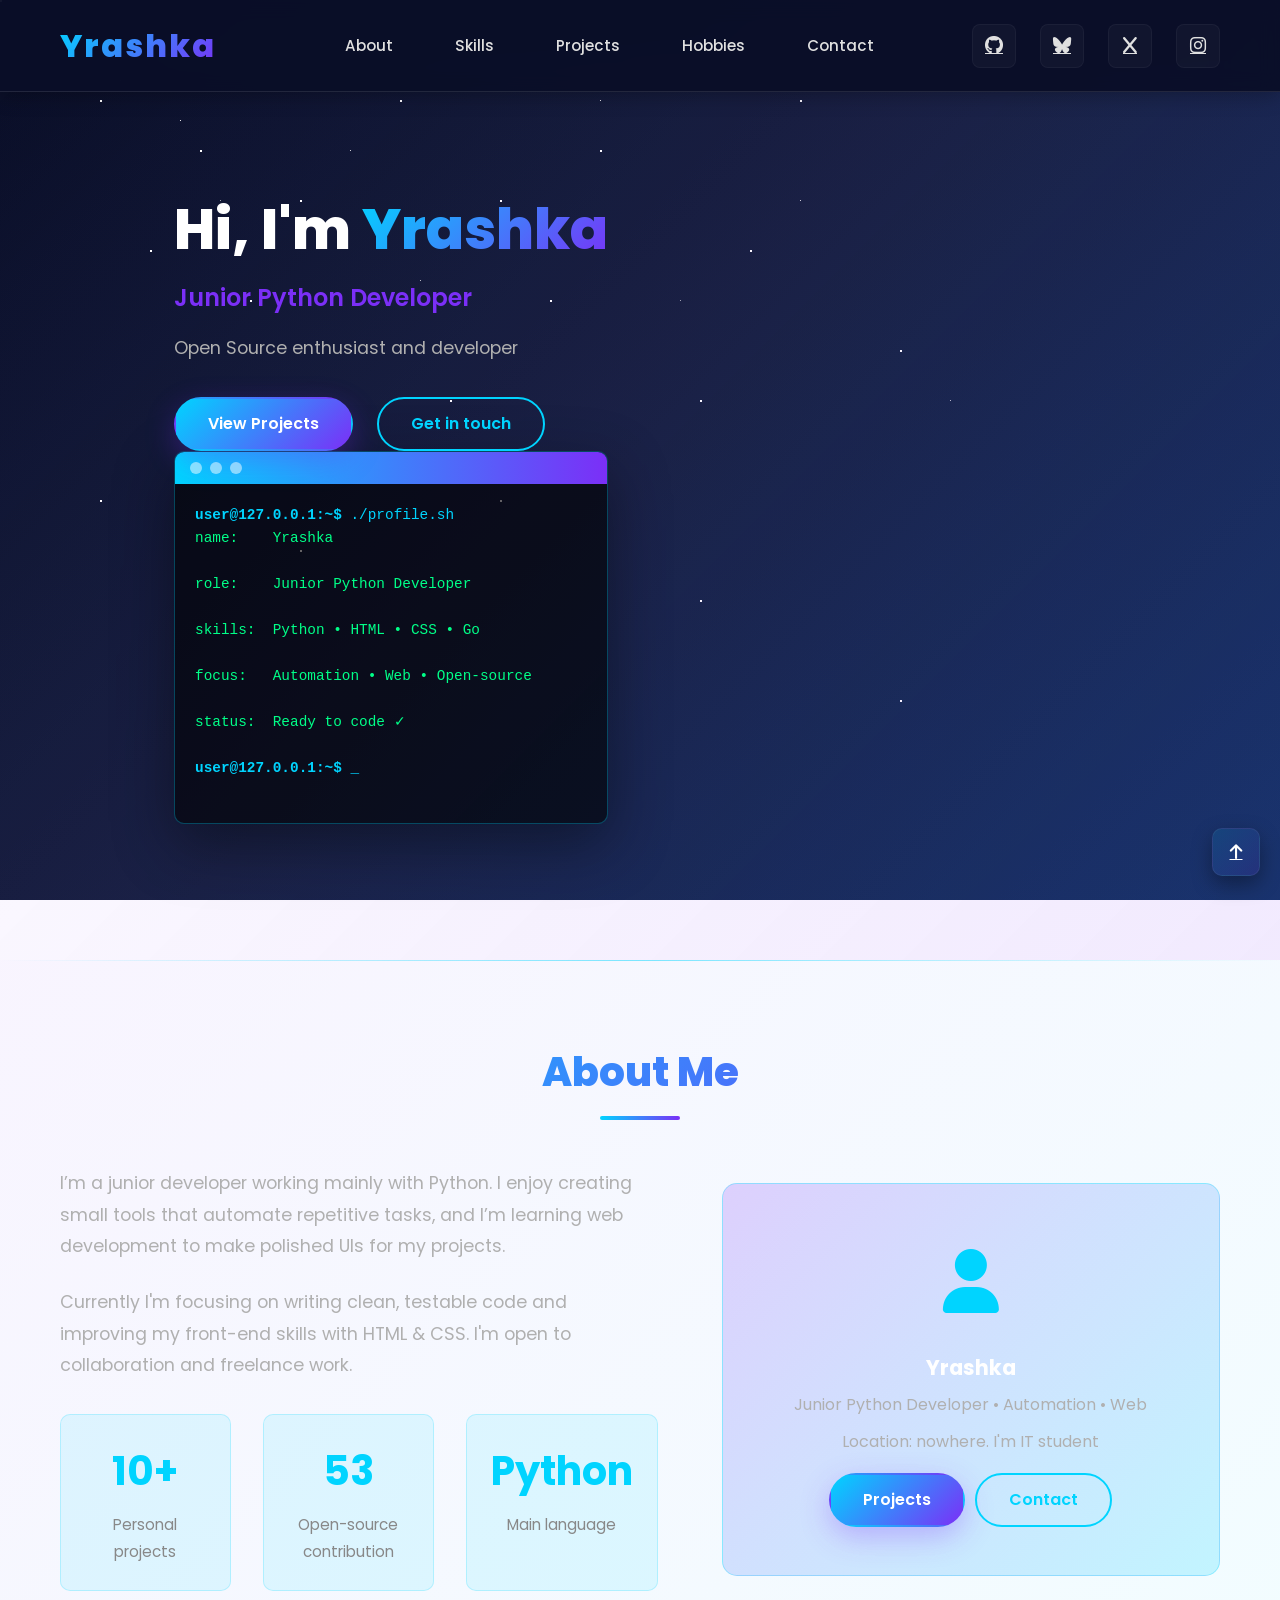
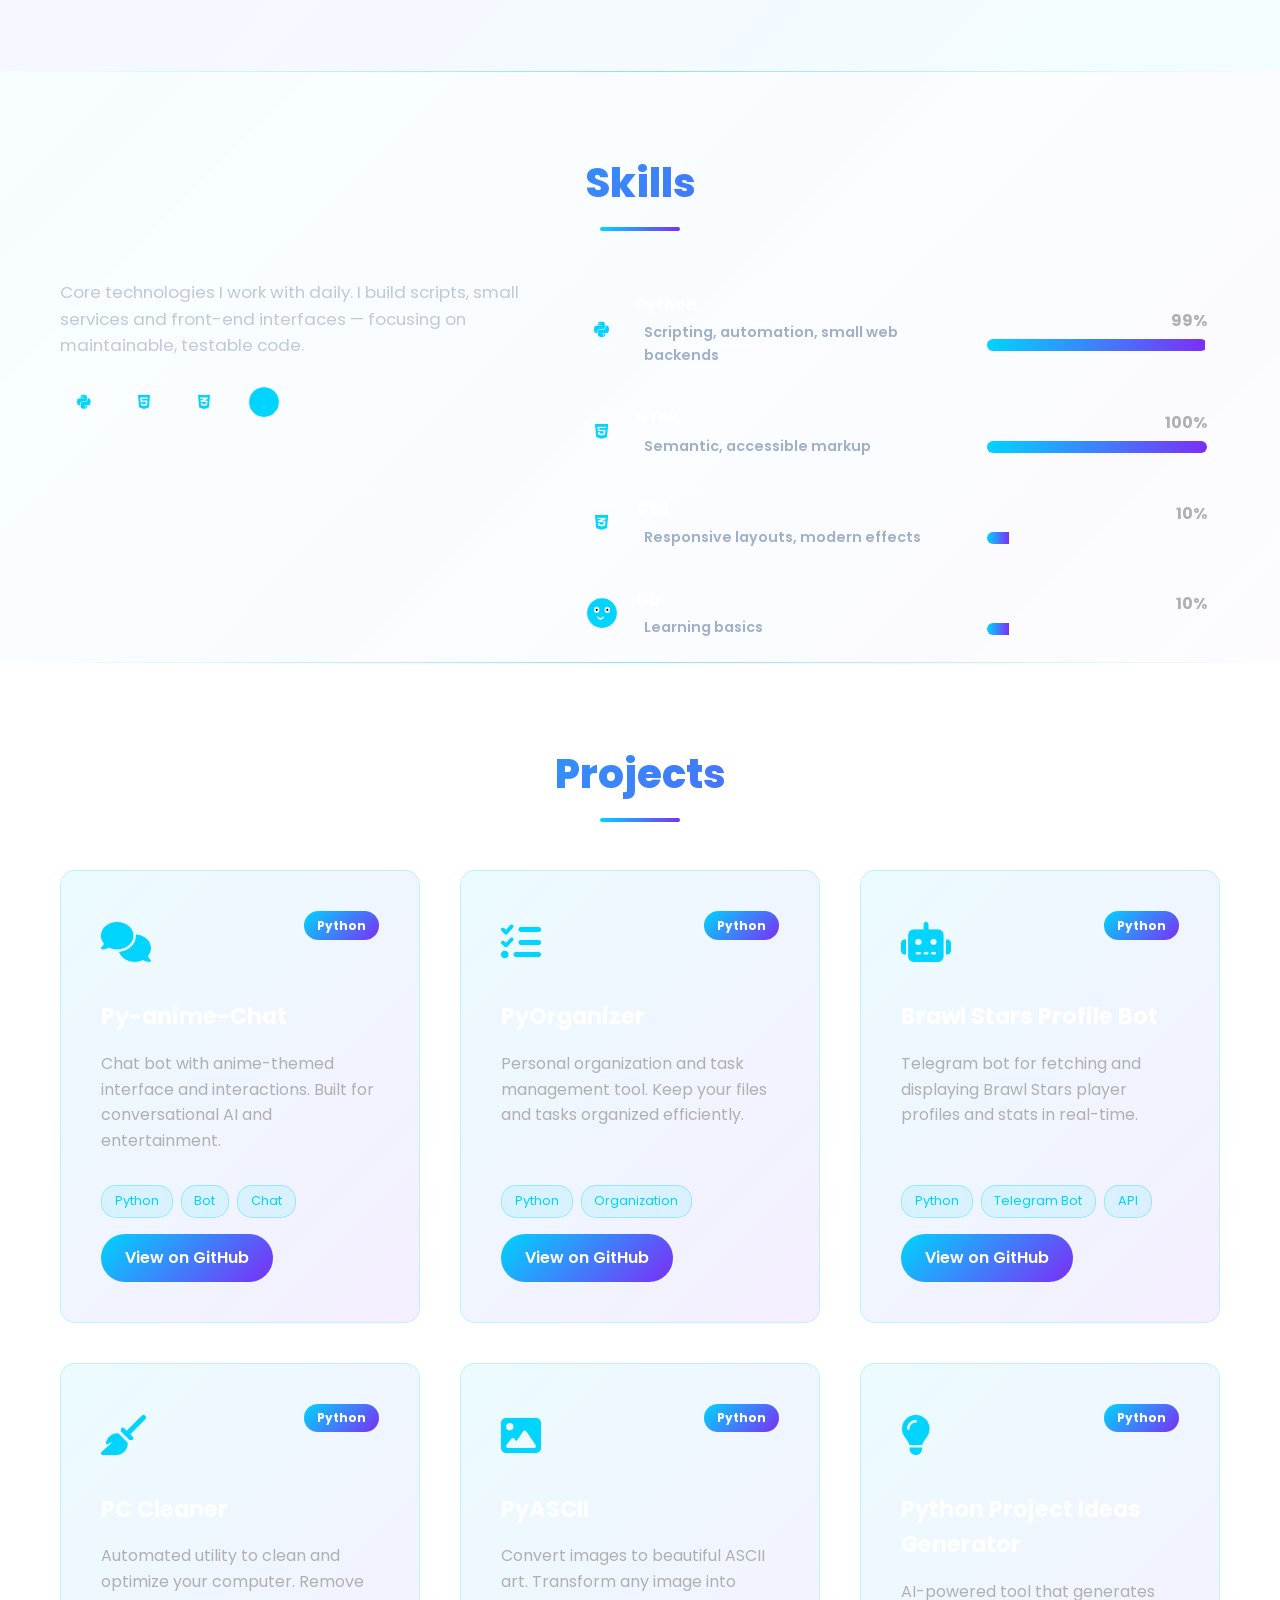
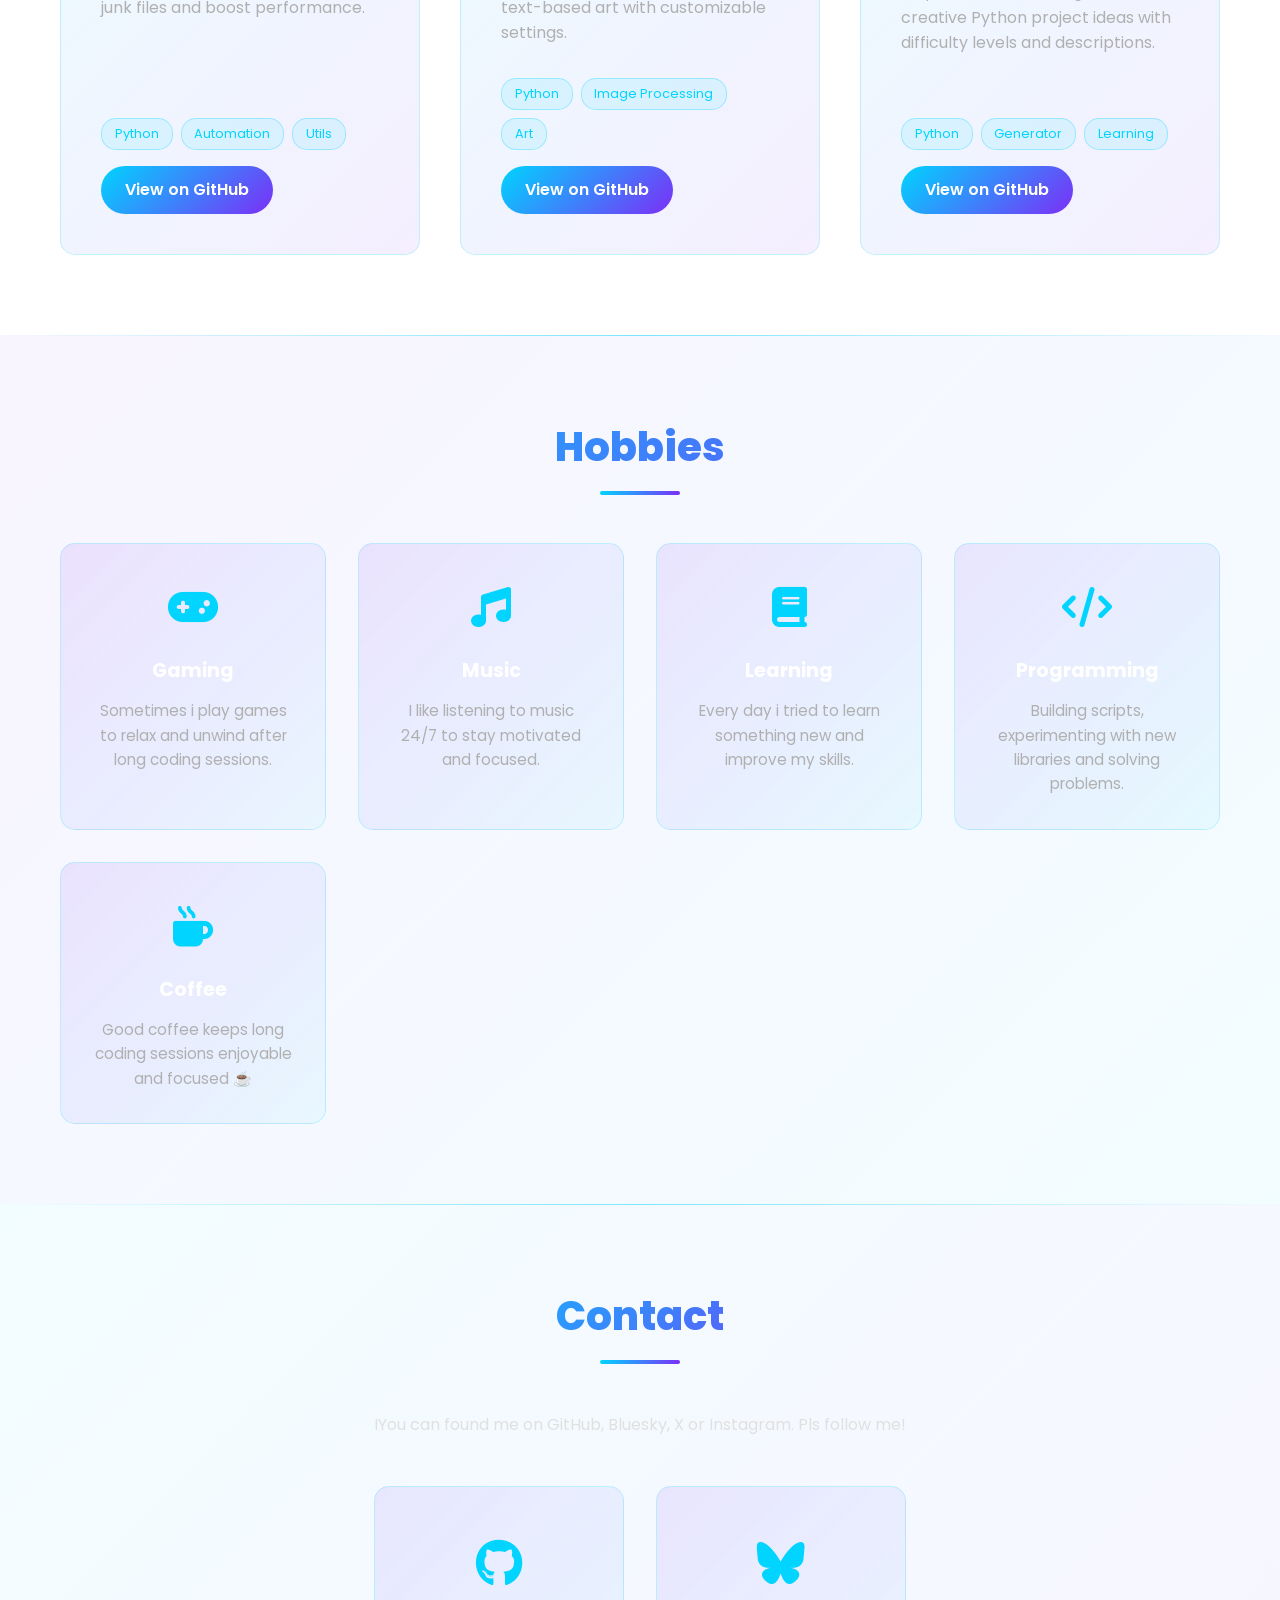
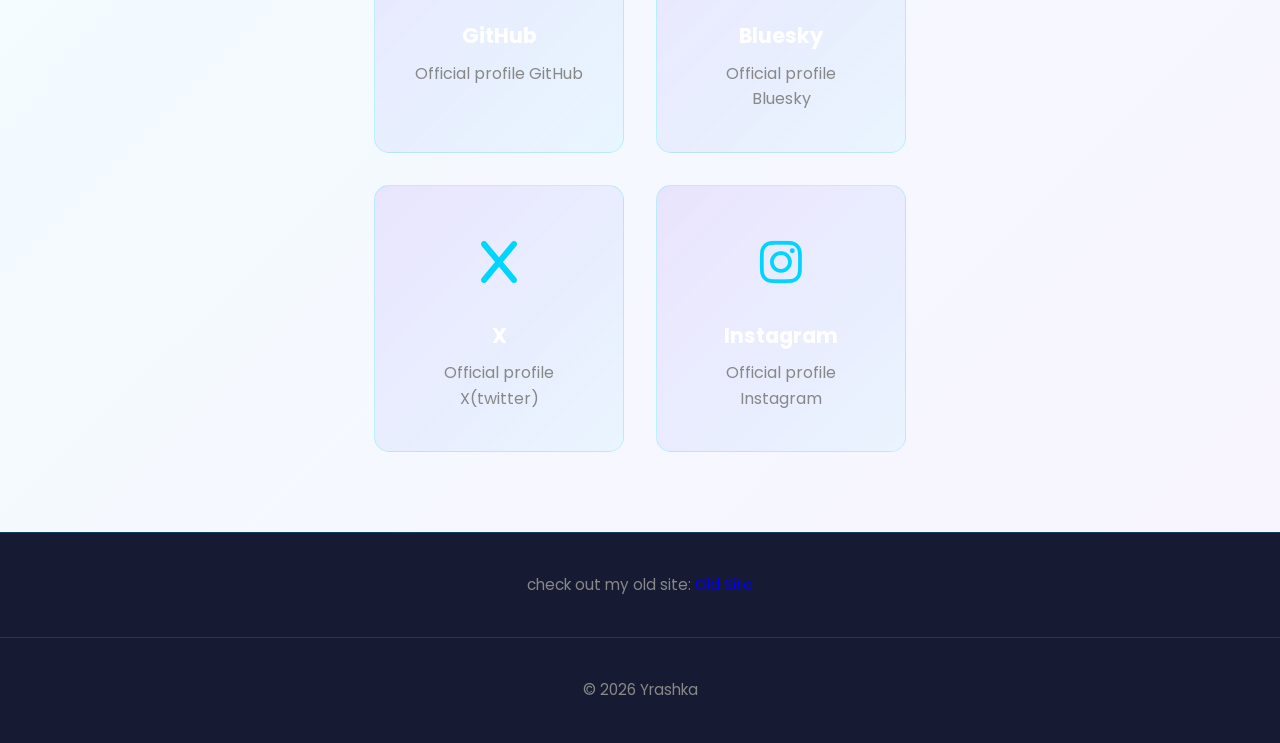
==== index.html @ 087fb106 "Add files via upload" ====
<!DOCTYPE html>
<html lang="en">
<head>
    <meta charset="UTF-8">
    <meta name="viewport" content="width=device-width, initial-scale=1.0">
    <title>Yrashka – Portfolio & Bio</title>

    <meta name="description" content="Portfolio of Yrashka — junior Python developer">
    <meta name="author" content="Yrashka">

    <link rel="stylesheet" href="styles.css">
    <link href="https://fonts.googleapis.com/css2?family=Poppins:wght@300;400;500;600;700;800&display=swap" rel="stylesheet">
    <link rel="stylesheet" href="https://cdnjs.cloudflare.com/ajax/libs/font-awesome/6.7.0/css/all.min.css">

    <link rel="icon" href="favicon.ico">
</head>
<body>

<div class="stars"></div>

<header class="navbar">
    <div class="container navbar-container">
        <div class="logo">
            <h1>Yrashka</h1>
        </div>
        <nav class="nav-menu">
            <ul>
                <li><a href="#about" class="nav-link">About</a></li>
                <li><a href="#skills" class="nav-link">Skills</a></li>
                <li><a href="#projects" class="nav-link">Projects</a></li>
                <li><a href="#hobbies" class="nav-link">Hobbies</a></li>
                <li><a href="#contact" class="nav-link">Contact</a></li>
            </ul>
        </nav>
        <div class="social-icons-header">
            <a href="https://github.com/Yrashka200" target="_blank" class="social-link" aria-label="GitHub"><i class="fa-brands fa-github"></i></a>
            <a href="https://bsky.app" target="_blank" class="social-link" aria-label="Bluesky"><i class="fa-brands fa-bluesky"></i></a>
            <a href="https://x.com/Yrashka200" target="_blank" class="social-link" aria-label="X"><i class="fa-brands fa-x"></i></a>
            <a href="https://instagram.com/yrashka200" target="_blank" class="social-link" aria-label="Instagram"><i class="fa-brands fa-instagram"></i></a>
        </div>
    </div>
</header>

<section id="hero" class="hero">
    <div class="container">
        <div class="hero-content">
            <div class="hero-text">
                <h2 class="hero-title">Hi, I'm <span class="gradient-text">Yrashka</span></h2>
                <p class="hero-subtitle">Junior Python Developer</p>
                <p class="hero-description">Open Source enthusiast and developer</p>

                <div class="hero-buttons">
                    <a href="#projects" class="btn btn-primary">View Projects</a>
                    <a href="#contact" class="btn btn-secondary">Get in touch</a>
                </div>
            </div>

            <div class="hero-animation code-window">
                <div class="code-header">
                    <span></span><span></span><span></span>
                </div>
                <pre><code><span class="prompt">user@127.0.0.1:~$</span> ./profile.sh
<span class="output">name:    Yrashka</span>
<span class="output">role:    Junior Python Developer</span>
<span class="output">skills:  Python • HTML • CSS • Go</span>
<span class="output">focus:   Automation • Web • Open-source</span>
<span class="output">status:  Ready to code ✓</span>
<span class="prompt">user@127.0.0.1:~$</span> _
                </code></pre>
            </div>
        </div>
    </div>
</section>

<section id="about" class="about">
    <div class="container">
        <h2 class="section-title">About Me</h2>

        <div class="about-content">
            <div class="about-text">
                <p>I’m a junior developer working mainly with Python. I enjoy creating small tools that automate repetitive tasks, and I’m learning web development to make polished UIs for my projects.</p>
                <p>Currently I'm focusing on writing clean, testable code and improving my front-end skills with HTML & CSS. I'm open to collaboration and freelance work.</p>

                <div class="about-stats">
                    <div class="stat">
                        <h3>10+</h3>
                        <p>Personal projects</p>
                    </div>
                    <div class="stat">
                        <h3>53</h3>
                        <p>Open-source contribution</p>
                    </div>
                    <div class="stat">
                        <h3>Python</h3>
                        <p>Main language</p>
                    </div>
                </div>
            </div>

            <aside class="profile-card">
                <div class="card-icon"> <i class="fas fa-user"></i> </div>
                <h3 class="profile-title">Yrashka</h3>
                <p style="color:#b0b0b0; margin-top:8px;">Junior Python Developer • Automation • Web</p>
                <p style="color:#b0b0b0; margin-top:12px;">Location: nowhere. I'm IT student</p>
                <div style="margin-top:18px; display:flex; gap:10px; justify-content:center;">
                    <a class="btn btn-primary" href="#projects">Projects</a>
                    <a class="btn btn-secondary" href="#contact">Contact</a>
                </div>
            </aside>
        </div>
    </div>
</section>

<section id="skills" class="skills">
    <div class="container">
        <h2 class="section-title">Skills</h2>

        <div class="skills-wrap">
            <div class="skills-left">
                <p class="skills-intro">Core technologies I work with daily. I build scripts, small services and front-end interfaces — focusing on maintainable, testable code.</p>
                <div class="skills-icons">
                    <div class="icon-box"><i class="fab fa-python"></i></div>
                    <div class="icon-box"><i class="fab fa-html5"></i></div>
                    <div class="icon-box"><i class="fa-brands fa-css3-alt"></i></div>
                    <div class="icon-box"><svg class="skill-svg" viewBox="0 0 64 64" xmlns="http://www.w3.org/2000/svg" aria-hidden="true"><circle cx="32" cy="32" r="28" fill="#00d4ff"/></svg></div>
                </div>
            </div>

            <div class="skills-right">
                <ul class="skill-list">
                    <li class="skill-item">
                        <div class="skill-meta">
                            <div class="skill-icon-box"><i class="fab fa-python"></i></div>
                            <div class="skill-info"><strong>Python</strong><span class="skill-desc">Scripting, automation, small web backends</span></div>
                        </div>
                        <div class="skill-meter">
                            <div class="skill-percent">99%</div>
                            <div class="meter"><div class="meter-fill" style="width:99%"></div></div>
                        </div>
                    </li>

                    <li class="skill-item">
                        <div class="skill-meta">
                            <div class="skill-icon-box"><i class="fab fa-html5"></i></div>
                            <div class="skill-info"><strong>HTML</strong><span class="skill-desc">Semantic, accessible markup</span></div>
                        </div>
                        <div class="skill-meter">
                            <div class="skill-percent">100%</div>
                            <div class="meter"><div class="meter-fill" style="width:100%"></div></div>
                        </div>
                    </li>

                    <li class="skill-item">
                        <div class="skill-meta">
                            <div class="skill-icon-box"><i class="fa-brands fa-css3-alt"></i></div>
                            <div class="skill-info"><strong>CSS</strong><span class="skill-desc">Responsive layouts, modern effects</span></div>
                        </div>
                        <div class="skill-meter">
                            <div class="skill-percent">10%</div>
                            <div class="meter"><div class="meter-fill" style="width:10%"></div></div>
                        </div>
                    </li>

                    <li class="skill-item">
                        <div class="skill-meta">
                            <div class="skill-icon-box"><svg class="skill-svg" viewBox="0 0 64 64" xmlns="http://www.w3.org/2000/svg" role="img" aria-label="Go gopher"><g fill="none" fill-rule="evenodd"><circle cx="32" cy="32" r="28" fill="#00d4ff"/><ellipse cx="22" cy="26" rx="5" ry="6" fill="#fff"/><ellipse cx="42" cy="26" rx="5" ry="6" fill="#fff"/><circle cx="22" cy="26" r="2" fill="#000"/><circle cx="42" cy="26" r="2" fill="#000"/><path d="M24 40c2 4 8 4 10 0" stroke="#fff" stroke-width="3" stroke-linecap="round"/></g></svg></div>
                            <div class="skill-info"><strong>Go</strong><span class="skill-desc">Learning basics</span></div>
                        </div>
                        <div class="skill-meter">
                            <div class="skill-percent">10%</div>
                            <div class="meter"><div class="meter-fill" style="width:10%"></div></div>
                        </div>
                    </li>
                </ul>
            </div>
        </div>
    </div>
</section>

<section id="projects" class="projects">
    <div class="container">
        <h2 class="section-title">Projects</h2>
        <div class="projects-grid">
            <article class="project-card">
                <div class="project-header">
                    <div class="project-icon"><i class="fas fa-comments"></i></div>
                    <div class="project-badge">Python</div>
                </div>
                <h3>Py-anime-Chat</h3>
                <p>Chat bot with anime-themed interface and interactions. Built for conversational AI and entertainment.</p>
                <div class="project-tech">
                    <span class="tech-tag">Python</span>
                    <span class="tech-tag">Bot</span>
                    <span class="tech-tag">Chat</span>
                </div>
                <a href="https://github.com/Yrashka200/Py-anime-Chat" target="_blank" class="project-link">View on GitHub</a>
            </article>

            <article class="project-card">
                <div class="project-header">
                    <div class="project-icon"><i class="fas fa-list-check"></i></div>
                    <div class="project-badge">Python</div>
                </div>
                <h3>PyOrganizer</h3>
                <p>Personal organization and task management tool. Keep your files and tasks organized efficiently.</p>
                <div class="project-tech">
                    <span class="tech-tag">Python</span>
                    <span class="tech-tag">Organization</span>
                </div>
                <a href="https://github.com/Yrashka200/PyOrganizer-" target="_blank" class="project-link">View on GitHub</a>
            </article>

            <article class="project-card">
                <div class="project-header">
                    <div class="project-icon"><i class="fas fa-robot"></i></div>
                    <div class="project-badge">Python</div>
                </div>
                <h3>Brawl Stars Profile Bot</h3>
                <p>Telegram bot for fetching and displaying Brawl Stars player profiles and stats in real-time.</p>
                <div class="project-tech">
                    <span class="tech-tag">Python</span>
                    <span class="tech-tag">Telegram Bot</span>
                    <span class="tech-tag">API</span>
                </div>
                <a href="https://github.com/Yrashka200/Brawl-Stars-Profile-bot" target="_blank" class="project-link">View on GitHub</a>
            </article>

            <article class="project-card">
                <div class="project-header">
                    <div class="project-icon"><i class="fas fa-broom"></i></div>
                    <div class="project-badge">Python</div>
                </div>
                <h3>PC Cleaner</h3>
                <p>Automated utility to clean and optimize your computer. Remove junk files and boost performance.</p>
                <div class="project-tech">
                    <span class="tech-tag">Python</span>
                    <span class="tech-tag">Automation</span>
                    <span class="tech-tag">Utils</span>
                </div>
                <a href="https://github.com/Yrashka200/Pc-Cleaner" target="_blank" class="project-link">View on GitHub</a>
            </article>

            <article class="project-card">
                <div class="project-header">
                    <div class="project-icon"><i class="fas fa-image"></i></div>
                    <div class="project-badge">Python</div>
                </div>
                <h3>PyASCII</h3>
                <p>Convert images to beautiful ASCII art. Transform any image into text-based art with customizable settings.</p>
                <div class="project-tech">
                    <span class="tech-tag">Python</span>
                    <span class="tech-tag">Image Processing</span>
                    <span class="tech-tag">Art</span>
                </div>
                <a href="https://github.com/Yrashka200/PyASCII" target="_blank" class="project-link">View on GitHub</a>
            </article>

            <article class="project-card">
                <div class="project-header">
                    <div class="project-icon"><i class="fas fa-lightbulb"></i></div>
                    <div class="project-badge">Python</div>
                </div>
                <h3>Python Project Ideas Generator</h3>
                <p>AI-powered tool that generates creative Python project ideas with difficulty levels and descriptions.</p>
                <div class="project-tech">
                    <span class="tech-tag">Python</span>
                    <span class="tech-tag">Generator</span>
                    <span class="tech-tag">Learning</span>
                </div>
                <a href="https://github.com/Yrashka200/Python-Project-Ideas-Generator" target="_blank" class="project-link">View on GitHub</a>
            </article>
        </div>
    </div>
</section>

<section id="hobbies" class="hobbies">
    <div class="container">
        <h2 class="section-title">Hobbies</h2>
        <div class="hobbies-grid">
            <div class="hobby-card">
                <div class="hobby-icon"><i class="fas fa-gamepad"></i></div>
                <h3>Gaming</h3>
                <p>Sometimes i play games to relax and unwind after long coding sessions.</p>
            </div>
            <div class="hobby-card">
                <div class="hobby-icon"><i class="fas fa-music"></i></div>
                <h3>Music</h3>
                <p>I like listening to music 24/7 to stay motivated and focused.</p>
            </div>
            <div class="hobby-card">
                <div class="hobby-icon"><i class="fas fa-book"></i></div>
                <h3>Learning</h3>
                <p>Every day i tried to learn something new and improve my skills.</p>
            </div>
            <div class="hobby-card">
                <div class="hobby-icon"><i class="fas fa-code"></i></div>
                <h3>Programming</h3>
                <p>Building scripts, experimenting with new libraries and solving problems.</p>
            </div>
            <div class="hobby-card">
                <div class="hobby-icon"><i class="fas fa-mug-hot"></i></div>
                <h3>Coffee</h3>
                <p>Good coffee keeps long coding sessions enjoyable and focused ☕</p>
            </div>
        </div>
    </div>
</section>

<section id="contact" class="contact">
    <div class="container">
        <h2 class="section-title">Contact</h2>
        <div class="contact-content">
            <p class="contact-text">IYou can found me on GitHub, Bluesky, X or Instagram. Pls follow me! </p>

            <div class="contact-links">
                <a class="contact-card" href="https://github.com/Yrashka200" target="_blank">
                    <div class="contact-icon"><i class="fa-brands fa-github"></i></div>
                    <h3>GitHub</h3>
                    <p>Official profile GitHub</p>
                </a>

                <a class="contact-card" href="https://bsky.app" target="_blank">
                    <div class="contact-icon"><i class="fa-brands fa-bluesky"></i></div>
                    <h3>Bluesky</h3>
                    <p>Official profile Bluesky</p>
                </a>

                <a class="contact-card" href="https://x.com/Yrashka200" target="_blank">
                    <div class="contact-icon"><i class="fa-brands fa-x"></i></div>
                    <h3>X</h3>
                    <p>Official profile X(twitter)</p>
                </a>

                <a class="contact-card" href="https://instagram.com/yrashka200" target="_blank">
                    <div class="contact-icon"><i class="fa-brands fa-instagram"></i></div>
                    <h3>Instagram</h3>
                    <p>Official profile Instagram</p>
                </a>
            </div>
        </div>
    </div>
</section>


<a href="#hero" class="back-to-top" aria-label="Back to top" role="button" title="Back to top"><i class="fas fa-arrow-up" aria-hidden="true"></i></a>

<footer class="footer">
    <p>check out my old site: <a href="https://yrashka2025.github.io/Web-Portfolio/" target="_blank">Old Site</a></p>
</footer>

<footer class="footer">
    <p>© 2026 Yrashka</p>
</footer>



</body>
</html>
---- styles.css ----
/* ========================================
   GLOBAL STYLES & RESET
   ======================================== */
* {
    margin: 0;
    padding: 0;
    box-sizing: border-box;
}

html {
    scroll-behavior: smooth;
}

body {
    font-family: 'Poppins', sans-serif;
    background: linear-gradient(135deg, #0a0e27 0%, #16213e 50%, #0f3460 100%);
    background-attachment: fixed;
    color: #e0e0e0;
    line-height: 1.6;
    overflow-x: hidden;
    min-height: 100vh;
}

.container {
    max-width: 1200px;
    margin: 0 auto;
    padding: 0 20px;
}

/* ========================================
   ANIMATED BACKGROUND STARS
   ======================================== */
.stars {
    position: fixed;
    top: 0;
    left: 0;
    width: 100%;
    height: 100%;
    pointer-events: none;
    z-index: -1;
    overflow: hidden;
}

.stars::before,
.stars::after {
    content: '';
    position: absolute;
    width: 2px;
    height: 2px;
    background: white;
    box-shadow: 
        100px 100px 0 white,
        200px 150px 0 white,
        300px 200px 0 white,
        150px 250px 0 white,
        250px 300px 0 white,
        400px 100px 0 white,
        350px 350px 0 white,
        500px 200px 0 white,
        450px 400px 0 white,
        600px 150px 0 white,
        550px 300px 0 white,
        700px 400px 0 white,
        800px 100px 0 white,
        750px 250px 0 white,
        900px 350px 0 white,
        100px 500px 0 white,
        300px 550px 0 white,
        500px 500px 0 white,
        700px 600px 0 white,
        900px 700px 0 white;
    animation: twinkle 3s infinite;
}

.stars::after {
    width: 1px;
    height: 1px;
    box-shadow: 
        50px 50px 0 rgba(255,255,255,0.8),
        120px 80px 0 rgba(255,255,255,0.7),
        180px 120px 0 rgba(255,255,255,0.9),
        220px 200px 0 rgba(255,255,255,0.6),
        350px 150px 0 rgba(255,255,255,0.8),
        420px 280px 0 rgba(255,255,255,0.7),
        600px 100px 0 rgba(255,255,255,0.9),
        680px 300px 0 rgba(255,255,255,0.6),
        800px 200px 0 rgba(255,255,255,0.8),
        950px 400px 0 rgba(255,255,255,0.7);
    animation: twinkle 4s infinite reverse;
}

@keyframes twinkle {
    0%, 100% { opacity: 0.5; }
    50% { opacity: 1; }
}

/* ========================================
   HEADER & NAVIGATION
   ======================================== */
header.navbar {
    position: fixed;
    top: 0;
    width: 100%;
    background: rgba(10, 14, 39, 0.95);
    backdrop-filter: blur(10px);
    border-bottom: 1px solid rgba(255, 255, 255, 0.1);
    z-index: 1000;
    box-shadow: 0 2px 20px rgba(0, 0, 0, 0.3);
}

.navbar-container {
    display: flex;
    justify-content: space-between;
    align-items: center;
    padding: 1rem 2rem;
}

.logo h1 {
    font-size: 2rem;
    font-weight: 800;
    background: linear-gradient(135deg, #00d4ff 0%, #7b2ff7 100%);
    -webkit-background-clip: text;
    -webkit-text-fill-color: transparent;
    background-clip: text;
    letter-spacing: 2px;
    transition: transform 0.3s ease;
}

.logo h1:hover {
    transform: scale(1.05);
}

.nav-menu ul {
    display: flex;
    list-style: none;
    gap: 2rem;
}

.nav-link {
    color: #e0e0e0;
    text-decoration: none;
    font-weight: 500;
    position: relative;
    transition: color 0.3s ease;
    font-size: 0.95rem;
}

.nav-link::after {
    content: '';
    position: absolute;
    width: 0;
    height: 2px;
    bottom: -5px;
    left: 0;
    background: linear-gradient(90deg, #00d4ff 0%, #7b2ff7 100%);
    transition: width 0.3s ease;
}

.nav-link:hover {
    color: #00d4ff;
}

.nav-link:hover::after {
    width: 100%;
}

.social-icons-header {
    display: flex;
    gap: 1.5rem;
}

.social-link {
    color: #e0e0e0;
    font-size: 1.3rem;
    transition: all 0.3s ease;
}

.social-link:hover {
    color: #00d4ff;
    transform: translateY(-3px) rotate(10deg);
}

/* Header - OLD STYLES (deprecated) */
header {
    position: fixed;
    top: 0;
    width: 100%;
    background: rgba(0, 0, 0, 0.9);
    backdrop-filter: blur(10px);
    z-index: 1000;
}

header .container {
    display: flex;
    justify-content: space-between;
    align-items: center;
    padding: 20px;
}

header h1 {
    font-size: 2rem;
    font-weight: bold;
    background: linear-gradient(45deg, #fff, #aaa);
    -webkit-background-clip: text;
    -webkit-text-fill-color: transparent;
}

nav ul {
    list-style: none;
    display: flex;
}

nav ul li {
    margin-left: 30px;
}

nav ul li a {
    color: #fff;
    text-decoration: none;
    transition: color 0.3s;
}

nav ul li a:hover {
    color: #ccc;
}

.social-icons a {
    color: #fff;
    margin-left: 20px;
    font-size: 1.5rem;
    transition: color 0.3s, transform 0.3s;
}

.social-icons a:hover {
    color: #007bff;
    transform: scale(1.1);
}

.social-icons .static:hover {
    transform: none;
}

.bluesky-icon {
    width: 1.5rem;
    height: 1.5rem;
    vertical-align: middle;
    transition: transform 0.3s;
}

/* Sections */
section {
    padding: 80px 0;
    position: relative;
}

section::before {
    content: '';
    position: absolute;
    top: 0;
    left: 0;
    width: 100%;
    height: 1px;
    background: linear-gradient(90deg, transparent 0%, rgba(0, 212, 255, 0.5) 50%, transparent 100%);
}

#hero {
    margin-top: 60px;
    min-height: 100vh;
    display: flex;
    align-items: center;
    justify-content: center;
    padding: 60px 0;
    background: linear-gradient(135deg, transparent 0%, rgba(123, 47, 247, 0.1) 100%);
}

#hero .container {
    display: grid;
    grid-template-columns: 1fr 1fr;
    gap: 4rem;
    align-items: center;
}

.hero-text {
    animation: slideInLeft 0.8s ease-out;
}

.hero-title {
    font-size: 3.5rem;
    font-weight: 800;
    line-height: 1.2;
    margin-bottom: 1rem;
    color: #fff;
}

.gradient-text {
    background: linear-gradient(135deg, #00d4ff 0%, #7b2ff7 100%);
    -webkit-background-clip: text;
    -webkit-text-fill-color: transparent;
    background-clip: text;
    text-shadow: none;
}

.hero-subtitle {
    font-size: 1.5rem;
    color: #7b2ff7;
    margin-bottom: 1rem;
    font-weight: 600;
}

.hero-description {
    font-size: 1.1rem;
    color: #b0b0b0;
    margin-bottom: 2rem;
    line-height: 1.8;
}

.hero-buttons {
    display: flex;
    gap: 1.5rem;
    flex-wrap: wrap;
}

.btn {
    display: inline-block;
    padding: 12px 32px;
    border-radius: 50px;
    text-decoration: none;
    font-weight: 600;
    transition: all 0.3s ease;
    border: 2px solid transparent;
    cursor: pointer;
    font-size: 1rem;
}

.btn-primary {
    background: linear-gradient(135deg, #00d4ff 0%, #7b2ff7 100%);
    color: #fff;
    box-shadow: 0 10px 30px rgba(123, 47, 247, 0.3);
}

.btn-primary:hover {
    transform: translateY(-3px);
    box-shadow: 0 20px 50px rgba(123, 47, 247, 0.5);
}

.btn-secondary {
    background: transparent;
    color: #00d4ff;
    border: 2px solid #00d4ff;
}

.btn-secondary:hover {
    background: #00d4ff;
    color: #0a0e27;
    transform: translateY(-3px);
}

/* Code Window Animation */
.hero-animation {
    animation: slideInRight 0.8s ease-out;
}

.code-window {
    background: rgba(0, 0, 0, 0.6);
    border: 1px solid rgba(0, 212, 255, 0.3);
    border-radius: 10px;
    overflow: hidden;
    box-shadow: 0 20px 60px rgba(0, 0, 0, 0.4);
}

.code-header {
    background: linear-gradient(90deg, #00d4ff 0%, #7b2ff7 100%);
    padding: 10px 15px;
    display: flex;
    gap: 8px;
}

.code-header span {
    width: 12px;
    height: 12px;
    border-radius: 50%;
    background: rgba(255, 255, 255, 0.5);
}

.code-window pre {
    padding: 20px;
    overflow-x: auto;
    font-size: 0.9rem;
    line-height: 1.6;
}

.code-window code {
    color: #00d4ff;
    font-family: 'Courier New', monospace;
}

.code-window .keyword {
    color: #7b2ff7;
}

.code-window .string {
    color: #00ff88;
}

.code-window .comment {
    color: #888;
    display: block;
}

.code-window .prompt {
    color: #00d4ff;
    font-weight: 600;
}

.code-window .output {
    color: #00ff88;
    display: block;
}

@keyframes slideInLeft {
    from {
        opacity: 0;
        transform: translateX(-50px);
    }
    to {
        opacity: 1;
        transform: translateX(0);
    }
}

@keyframes slideInRight {
    from {
        opacity: 0;
        transform: translateX(50px);
    }
    to {
        opacity: 1;
        transform: translateX(0);
    }
}

/* ========================================
   SECTIONS COMMON STYLES
   ======================================== */
.section-title {
    font-size: 2.5rem;
    font-weight: 800;
    margin-bottom: 3rem;
    text-align: center;
    background: linear-gradient(135deg, #00d4ff 0%, #7b2ff7 100%);
    -webkit-background-clip: text;
    -webkit-text-fill-color: transparent;
    background-clip: text;
    position: relative;
    padding-bottom: 1rem;
}

.section-title::after {
    content: '';
    position: absolute;
    width: 80px;
    height: 4px;
    background: linear-gradient(90deg, #00d4ff 0%, #7b2ff7 100%);
    bottom: 0;
    left: 50%;
    transform: translateX(-50%);
    border-radius: 2px;
}

/* Skills */
.skills {
    background: linear-gradient(135deg, rgba(0, 212, 255, 0.03) 0%, rgba(123, 47, 247, 0.02) 100%);
    padding-bottom: 10px;
}

.skills-wrap {
    display: grid;
    grid-template-columns: 1fr 1.4fr;
    gap: 2.5rem;
    align-items: start;
}

.skills-left .skills-intro {
    color: #bfc9d9;
    font-size: 1.05rem;
    line-height: 1.6;
    margin-bottom: 1.2rem;
}

.skills-icons { display:flex; gap:12px; margin-top:8px; }
.icon-box { width:48px; height:48px; display:grid; place-items:center; border-radius:10px; background:rgba(255,255,255,0.03); border:1px solid rgba(255,255,255,0.03); color:#00d4ff; }

.skills-right { background: transparent; }
.skill-list { list-style:none; padding:0; margin:0; display:flex; flex-direction:column; gap:12px; }

.skill-item { display:grid; grid-template-columns: 1fr 220px; gap:12px; align-items:center; padding:12px; border-radius:10px; background: rgba(255,255,255,0.02); border:1px solid rgba(255,255,255,0.02); }
.skill-meta { display:flex; gap:12px; align-items:center; }
.skill-icon-box { width:44px; height:44px; display:grid; place-items:center; border-radius:8px; background:rgba(255,255,255,0.03); border:1px solid rgba(255,255,255,0.03); color:#00d4ff; }
.skill-info strong { display:block; color:#fff; font-size:1rem; }
.skill-desc { display:block; color:#9fb0c7; font-size:0.9rem; margin-top:4px; }

.skill-meter { display:flex; flex-direction:column; gap:6px; align-items:flex-end; }
.skill-percent { color:#bfc9d9; font-weight:700; }
.meter { width:100%; background: rgba(255,255,255,0.03); height:12px; border-radius:999px; overflow:hidden; }
.meter-fill { height:100%; background: linear-gradient(90deg, #00d4ff 0%, #7b2ff7 100%); transition: width 1s ease; }

@media (max-width: 900px) {
    .skills-wrap { grid-template-columns: 1fr; }
    .skill-item { grid-template-columns: 1fr; }
    .skill-meter { align-items:flex-start; }
}

/* Projects */
.projects-grid {
    display: grid;
    grid-template-columns: repeat(auto-fit, minmax(320px, 1fr));
    gap: 2.5rem;
}

.project-card {
    background: linear-gradient(135deg, rgba(0, 212, 255, 0.08) 0%, rgba(123, 47, 247, 0.08) 100%);
    border: 1px solid rgba(0, 212, 255, 0.2);
    padding: 2.5rem;
    border-radius: 15px;
    transition: all 0.3s ease;
    display: flex;
    flex-direction: column;
    height: 100%;
}

.project-card:hover {
    border-color: rgba(0, 212, 255, 0.6);
    transform: translateY(-10px);
    box-shadow: 0 20px 50px rgba(123, 47, 247, 0.3);
    background: linear-gradient(135deg, rgba(0, 212, 255, 0.15) 0%, rgba(123, 47, 247, 0.15) 100%);
}

.project-header {
    display: flex;
    justify-content: space-between;
    align-items: flex-start;
    margin-bottom: 1.5rem;
}

.project-icon {
    font-size: 2.5rem;
    color: #00d4ff;
}

.project-badge {
    background: linear-gradient(135deg, #00d4ff 0%, #7b2ff7 100%);
    color: #fff;
    padding: 0.3rem 0.8rem;
    border-radius: 20px;
    font-size: 0.75rem;
    font-weight: 700;
}

.project-card h3 {
    font-size: 1.4rem;
    color: #fff;
    margin-bottom: 1rem;
}

.project-card p {
    color: #b0b0b0;
    margin-bottom: 1rem;
    flex-grow: 1;
    line-height: 1.6;
}

.project-tech {
    display: flex;
    flex-wrap: wrap;
    gap: 0.5rem;
    margin: 1rem 0;
}

.tech-tag {
    background: rgba(0, 212, 255, 0.1);
    color: #00d4ff;
    padding: 0.3rem 0.8rem;
    border-radius: 15px;
    font-size: 0.8rem;
    border: 1px solid rgba(0, 212, 255, 0.3);
}

.project-link {
    display: inline-flex;
    align-items: center;
    gap: 0.5rem;
    background: linear-gradient(135deg, #00d4ff 0%, #7b2ff7 100%);
    color: #fff;
    padding: 0.7rem 1.5rem;
    border-radius: 25px;
    text-decoration: none;
    font-weight: 600;
    transition: all 0.3s ease;
    margin-top: auto;
    width: fit-content;
}

.project-link:hover {
    transform: translateX(5px);
    box-shadow: 0 10px 25px rgba(123, 47, 247, 0.4);
}

/* About Section */
.about {
    background: linear-gradient(135deg, rgba(123, 47, 247, 0.05) 0%, rgba(0, 212, 255, 0.05) 100%);
}

.about-content {
    display: grid;
    grid-template-columns: 1.2fr 1fr;
    gap: 4rem;
    align-items: center;
}

.about-text p {
    font-size: 1.1rem;
    color: #b0b0b0;
    margin-bottom: 1.5rem;
    line-height: 1.8;
}

.about-stats {
    display: grid;
    grid-template-columns: repeat(3, 1fr);
    gap: 2rem;
    margin-top: 2rem;
}

.stat {
    text-align: center;
    padding: 1.5rem;
    background: rgba(0, 212, 255, 0.1);
    border-radius: 10px;
    border: 1px solid rgba(0, 212, 255, 0.2);
    transition: all 0.3s ease;
}

.stat:hover {
    background: rgba(0, 212, 255, 0.2);
    transform: translateY(-5px);
}

.stat h3 {
    font-size: 2.5rem;
    color: #00d4ff;
    margin-bottom: 0.5rem;
}

.stat p {
    color: #888;
    font-size: 0.95rem;
    margin: 0;
}

.profile-card {
    background: linear-gradient(135deg, rgba(123, 47, 247, 0.2) 0%, rgba(0, 212, 255, 0.2) 100%);
    border: 1px solid rgba(0, 212, 255, 0.3);
    padding: 3rem;
    border-radius: 15px;
    text-align: center;
    transition: all 0.3s ease;
}

.profile-card:hover {
    border-color: rgba(0, 212, 255, 0.6);
    transform: translateY(-10px);
    box-shadow: 0 20px 40px rgba(0, 212, 255, 0.2);
}

.card-icon {
    font-size: 4rem;
    color: #00d4ff;
    margin-bottom: 1rem;
}

.profile-title {
    font-size: 1.3rem;
    color: #fff;
}

/* Hobbies */
.hobbies {
    background: linear-gradient(135deg, rgba(123, 47, 247, 0.05) 0%, rgba(0, 212, 255, 0.05) 100%);
}

.hobbies-grid {
    display: grid;
    grid-template-columns: repeat(auto-fit, minmax(250px, 1fr));
    gap: 2rem;
}

.hobby-card {
    background: linear-gradient(135deg, rgba(123, 47, 247, 0.1) 0%, rgba(0, 212, 255, 0.05) 100%);
    border: 1px solid rgba(0, 212, 255, 0.2);
    padding: 2rem;
    border-radius: 15px;
    text-align: center;
    transition: all 0.3s ease;
}

.hobby-card:hover {
    background: linear-gradient(135deg, rgba(123, 47, 247, 0.2) 0%, rgba(0, 212, 255, 0.1) 100%);
    border-color: rgba(0, 212, 255, 0.6);
    transform: translateY(-10px);
    box-shadow: 0 15px 40px rgba(0, 212, 255, 0.2);
}

.hobby-icon {
    font-size: 2.5rem;
    color: #00d4ff;
    margin-bottom: 1rem;
}

.hobby-card h3 {
    font-size: 1.2rem;
    color: #fff;
    margin-bottom: 0.8rem;
}

.hobby-card p {
    color: #b0b0b0;
    font-size: 0.95rem;
    line-height: 1.6;
}

/* Testimonials */
.testimonial-carousel {
    display: flex;
    flex-direction: column;
    gap: 20px;
}

.testimonial-item {
    background: rgba(255, 255, 255, 0.05);
    padding: 20px;
    border-radius: 10px;
    text-align: center;
}

.testimonial-item p:nth-child(1) {
    font-style: italic;
    margin-bottom: 10px;
}

.testimonial-item p:nth-child(2) {
    opacity: 0.7;
    font-weight: bold;
}

/* Contact Section */
.contact {
    background: linear-gradient(135deg, rgba(0, 212, 255, 0.05) 0%, rgba(123, 47, 247, 0.05) 100%);
    min-height: 100vh;
    display: flex;
    align-items: center;
}

.contact-content {
    text-align: center;
}

.contact-text p {
    font-size: 1.2rem;
    color: #b0b0b0;
    margin-bottom: 1rem;
    line-height: 1.8;
}

.contact-links {
    display: grid;
    grid-template-columns: repeat(auto-fit, minmax(250px, 1fr));
    gap: 2rem;
    margin-top: 3rem;
}

.contact-card {
    background: linear-gradient(135deg, rgba(123, 47, 247, 0.1) 0%, rgba(0, 212, 255, 0.05) 100%);
    border: 1px solid rgba(0, 212, 255, 0.2);
    padding: 2.5rem;
    border-radius: 15px;
    text-decoration: none;
    color: #fff;
    transition: all 0.3s ease;
}

.contact-card:hover {
    background: linear-gradient(135deg, rgba(123, 47, 247, 0.2) 0%, rgba(0, 212, 255, 0.15) 100%);
    border-color: rgba(0, 212, 255, 0.6);
    transform: translateY(-10px);
    box-shadow: 0 20px 50px rgba(123, 47, 247, 0.3);
}

.contact-icon {
    font-size: 3rem;
    color: #00d4ff;
    margin-bottom: 1rem;
}

.contact-card h3 {
    font-size: 1.3rem;
    margin-bottom: 0.5rem;
}

.contact-card p {
    color: #888;
    margin: 0;
}

/* Footer */
.footer {
    background: rgba(10, 14, 39, 0.95);
    border-top: 1px solid rgba(0, 212, 255, 0.2);
    padding: 2rem;
    text-align: center;
    color: #888;
}

.footer p {
    margin: 0.5rem 0;
    font-size: 0.95rem;
}

.heart {
    animation: heartbeat 0.6s infinite;
}

@keyframes heartbeat {
    0%, 100% { transform: scale(1); }
    50% { transform: scale(1.2); }
}

/* Responsive Design */
@media (max-width: 768px) {
    .navbar-container {
        flex-direction: column;
        gap: 1rem;
    }

    .nav-menu ul {
        flex-direction: column;
        gap: 1rem;
        text-align: center;
    }

    .hero .container {
        grid-template-columns: 1fr;
        gap: 2rem;
    }

    .hero-title {
        font-size: 2.5rem;
    }

    .hero-subtitle {
        font-size: 1.2rem;
    }

    .hero-buttons {
        justify-content: center;
    }

    .section-title {
        font-size: 2rem;
    }

    .about-content {
        grid-template-columns: 1fr;
        gap: 2rem;
    }

    .about-stats {
        grid-template-columns: repeat(3, 1fr);
        gap: 1rem;
    }

    .stat h3 {
        font-size: 2rem;
    }

    .skills-grid,
    .projects-grid,
    .hobbies-grid,
    .contact-links {
        grid-template-columns: 1fr;
    }

    .project-card {
        padding: 1.5rem;
    }

    .social-icons-header {
        gap: 1rem;
    }

    .social-link {
        font-size: 1.1rem;
    }
}

@media (max-width: 480px) {
    .logo h1 {
        font-size: 1.5rem;
    }

    .nav-menu ul {
        gap: 0.8rem;
        font-size: 0.85rem;
    }

    .hero-title {
        font-size: 1.8rem;
    }

    .hero-subtitle {
        font-size: 1rem;
    }

    .hero-description {
        font-size: 0.95rem;
    }

    .btn {
        padding: 10px 20px;
        font-size: 0.9rem;
    }

    .code-window {
        display: none;
    }

    .skill-card,
    .project-card,
    .hobby-card,
    .contact-card {
        padding: 1.5rem;
    }

    .skill-icon,
    .project-icon,
    .hobby-icon,
    .contact-icon {
        font-size: 2rem;
    }

    .about-stats {
        grid-template-columns: 1fr;
    }
}

/* Animations & Effects */
@keyframes fadeInUp {
    from {
        opacity: 0;
        transform: translateY(30px);
    }
    to {
        opacity: 1;
        transform: translateY(0);
    }
}

@keyframes glow {
    0%, 100% {
        box-shadow: 0 0 20px rgba(0, 212, 255, 0.5);
    }
    50% {
        box-shadow: 0 0 40px rgba(123, 47, 247, 0.6);
    }
}

/* Smooth scroll padding for fixed header */
html {
    scroll-padding-top: 80px;
}

/* Selection color */
::selection {
    background: linear-gradient(135deg, #00d4ff 0%, #7b2ff7 100%);
    color: #fff;
}

::-webkit-scrollbar {
    width: 10px;
}

::-webkit-scrollbar-track {
    background: rgba(0, 0, 0, 0.1);
}

::-webkit-scrollbar-thumb {
    background: linear-gradient(135deg, #00d4ff 0%, #7b2ff7 100%);
    border-radius: 5px;
}

::-webkit-scrollbar-thumb:hover {
    background: linear-gradient(135deg, #7b2ff7 0%, #00d4ff 100%);
}

/* Back to top button */
.back-to-top {
    position: fixed;
    right: 20px;
    bottom: 24px;
    width: 48px;
    height: 48px;
    display: grid;
    place-items: center;
    background: linear-gradient(135deg, rgba(0,212,255,0.12), rgba(123,47,247,0.12));
    border: 1px solid rgba(255,255,255,0.06);
    color: #fff;
    border-radius: 10px;
    box-shadow: 0 8px 20px rgba(0,0,0,0.35);
    cursor: pointer;
    z-index: 1200;
    transition: transform 0.15s ease, box-shadow 0.15s ease;
}
.back-to-top i { font-size: 1.05rem; }
.back-to-top:hover { transform: translateY(-4px); box-shadow: 0 14px 30px rgba(0,0,0,0.45); }

@media (max-width: 480px) {
    .back-to-top { right: 12px; bottom: 16px; width: 44px; height:44px; }
}

/* ========================================
   SKILL PROFICIENCY TABLE
   ======================================== */
.skill-table {
    margin-top: 2rem;
    background: rgba(255,255,255,0.03);
    padding: 14px;
    border-radius: 12px;
    border: 1px solid rgba(0,212,255,0.06);
}
.skill-row {
    display: grid;
    grid-template-columns: 200px 70px 1fr;
    gap: 12px;
    align-items: center;
    padding: 10px 6px;
    border-bottom: 1px solid rgba(255,255,255,0.03);
}
.skill-row:last-child { border-bottom: 0; }
.skill-meta { display:flex; gap:12px; align-items:center; font-weight:600; color:#fff; }
.skill-meta i { font-size:1.4rem; color:#00d4ff; }
.skill-emoji { font-size:1.4rem; display:inline-block; line-height:1; }

/* Make social icons and skill icons appear inside square boxes */
.social-link {
    display: inline-grid;
    place-items: center;
    width: 44px;
    height: 44px;
    border-radius: 8px;
    background: rgba(255,255,255,0.03);
    border: 1px solid rgba(255,255,255,0.04);
    color: #e0e0e0;
    transition: transform 0.18s ease, background 0.18s ease, border-color 0.18s ease;
}
.social-link i { font-size: 1.15rem; }
.social-link:hover {
    transform: translateY(-4px);
    background: linear-gradient(90deg, rgba(0,212,255,0.12), rgba(123,47,247,0.12));
    border-color: rgba(0,212,255,0.35);
    color: #fff;
}

.skill-meta i,
.skill-emoji,
.skill-svg {
    display: inline-grid;
    place-items: center;
    width: 36px;
    height: 36px;
    border-radius: 8px;
    background: rgba(255,255,255,0.03);
    border: 1px solid rgba(255,255,255,0.03);
    color: #00d4ff;
    font-size: 1.1rem;
}
.skill-meta span { margin-left: 8px; }

.skill-svg { width:36px; height:36px; }
.skill-percent { color:#b0b0b0; font-weight:700; }
.progress-bar { background: rgba(255,255,255,0.04); border-radius: 999px; height: 12px; overflow: hidden; }
.progress-fill { height: 100%; background: linear-gradient(90deg, #00d4ff 0%, #7b2ff7 100%); border-radius: 999px; transition: width 1s ease; }

@media (max-width: 768px) {
    .skill-row { grid-template-columns: 1fr 60px 1fr; }
    .skill-meta span { font-size: 0.95rem; }
}
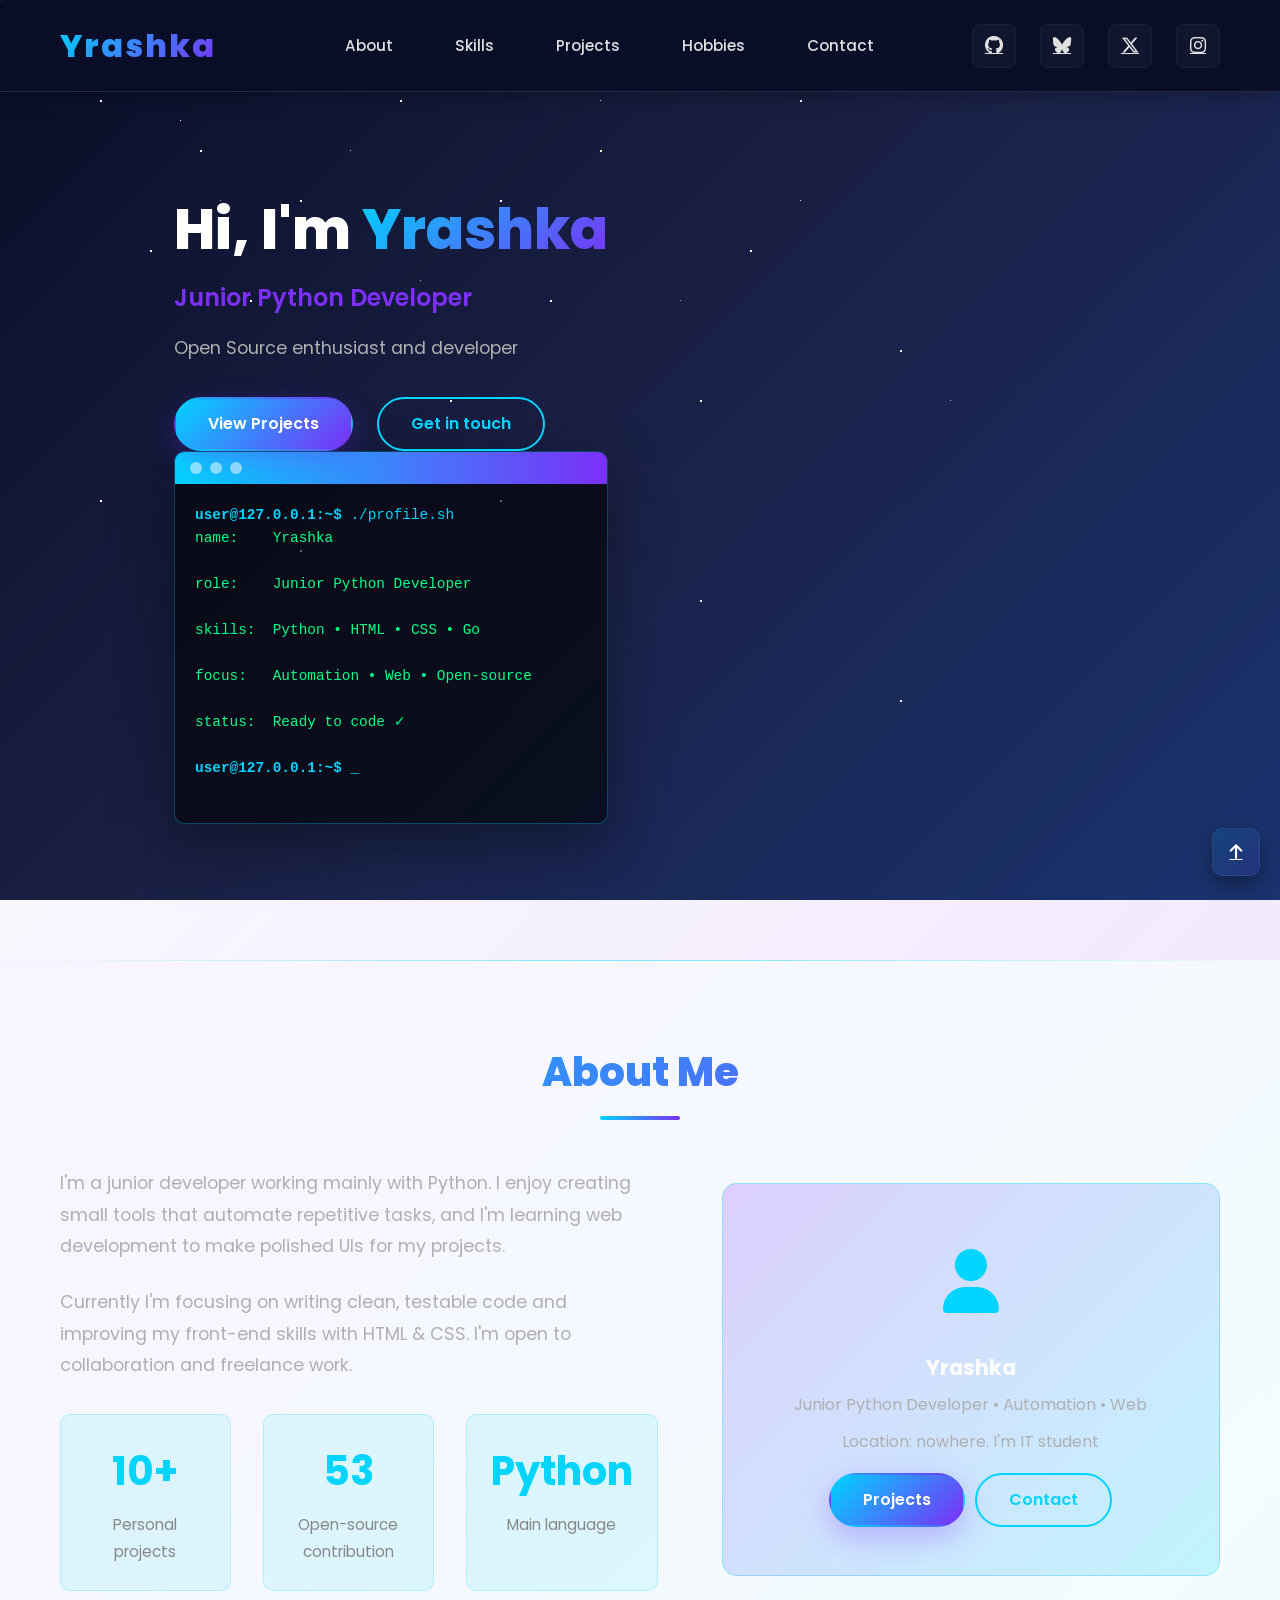
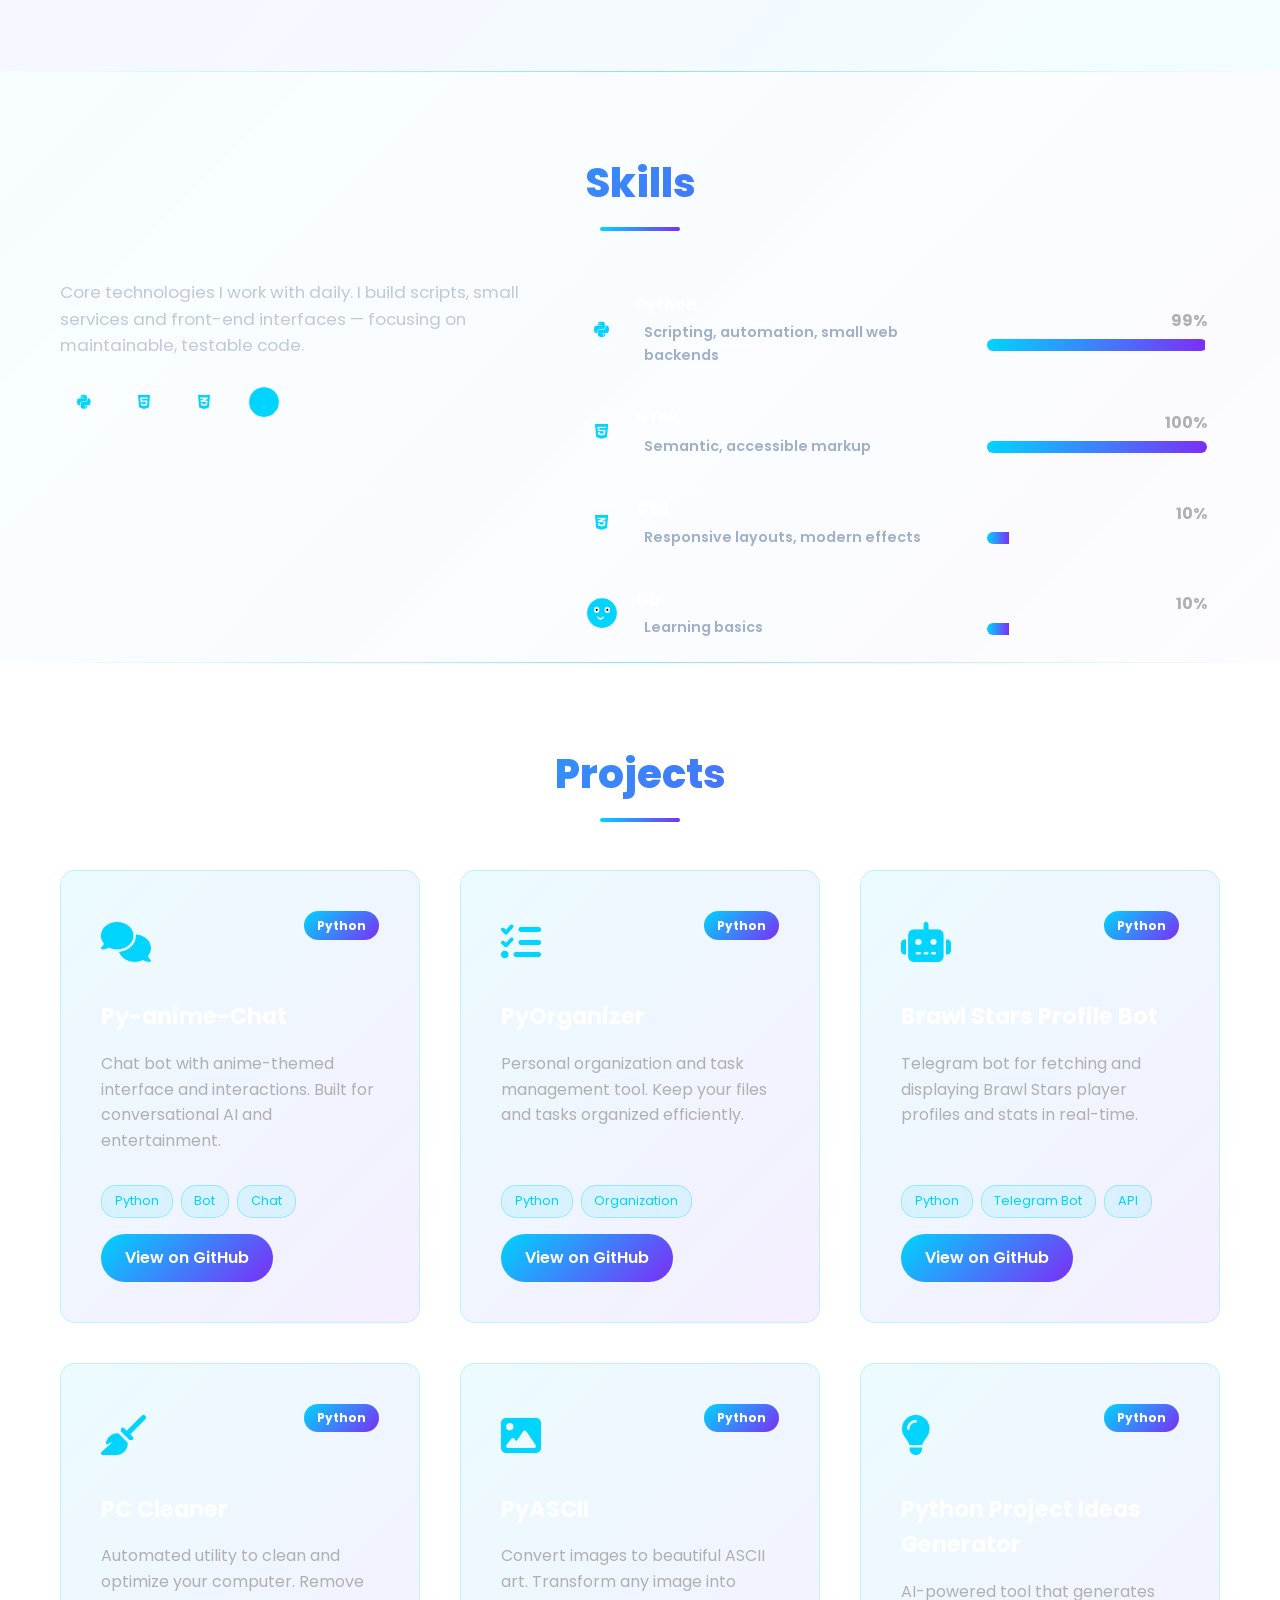
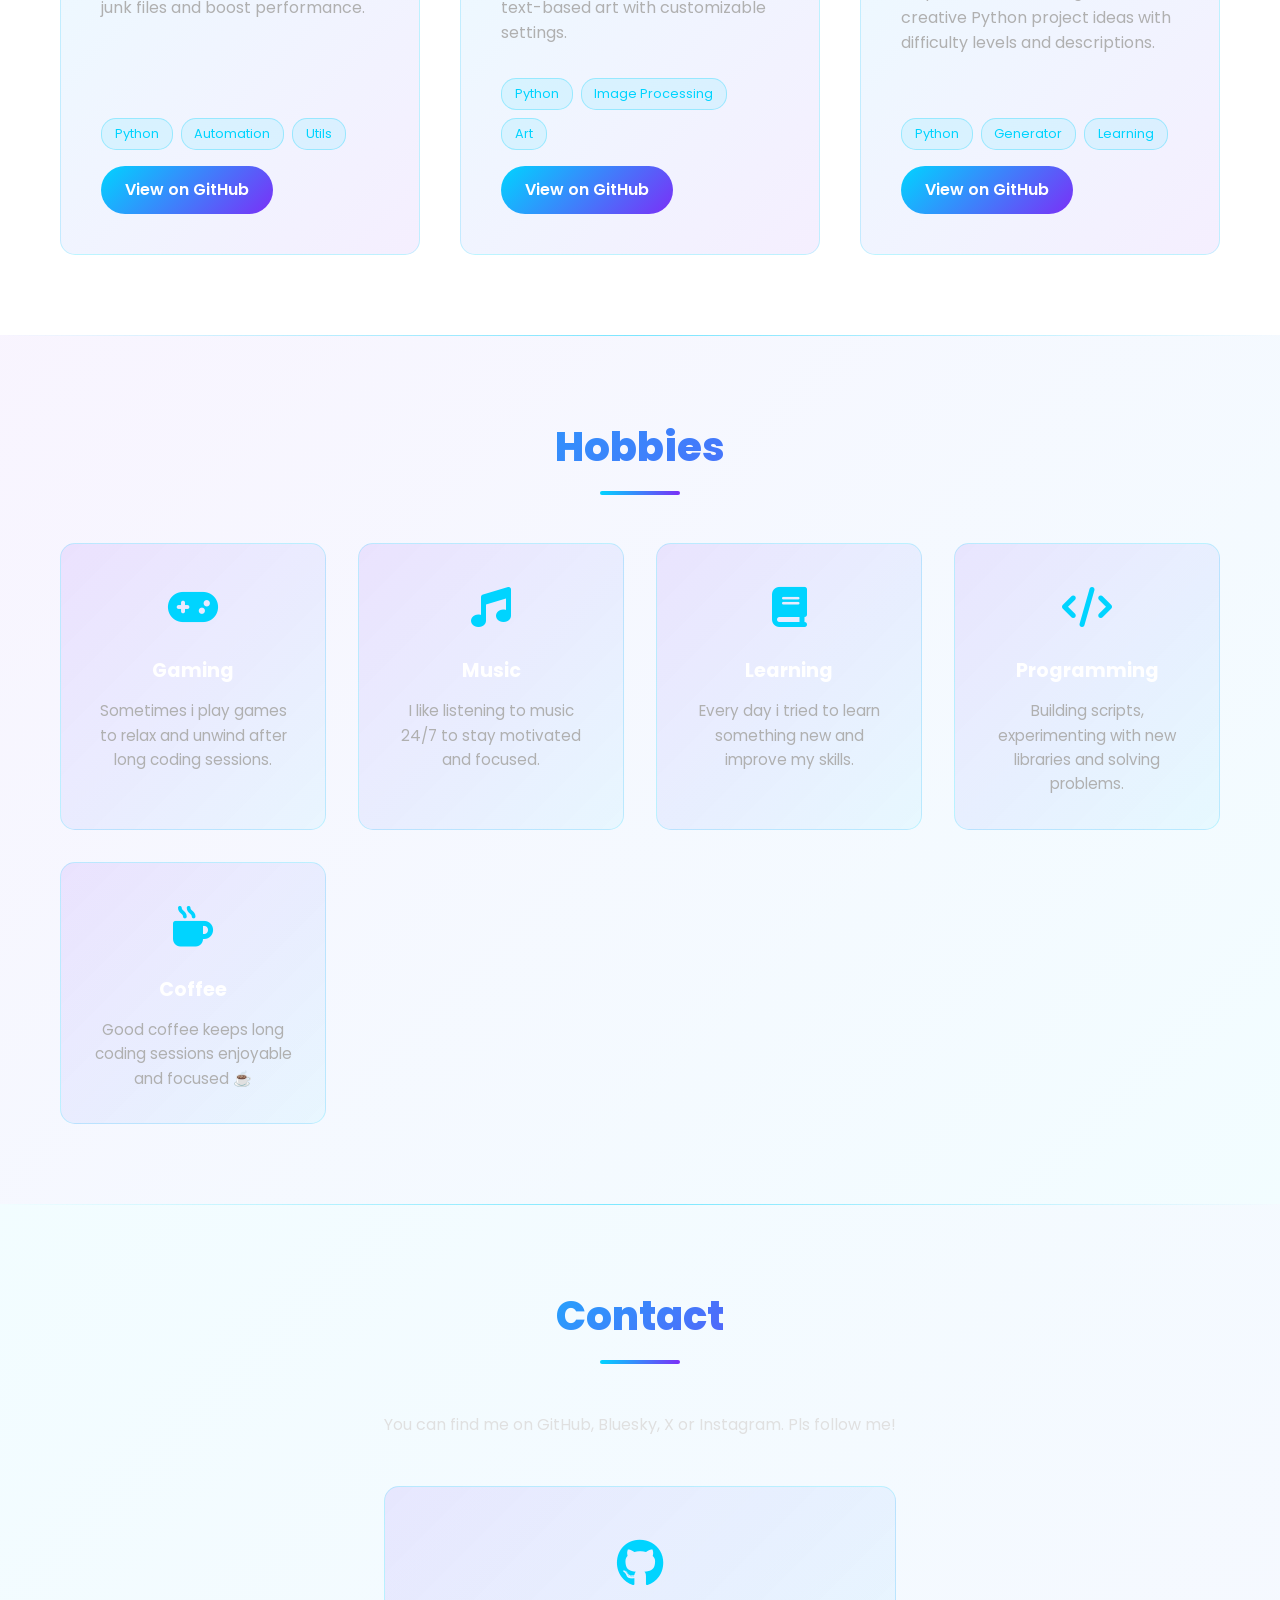
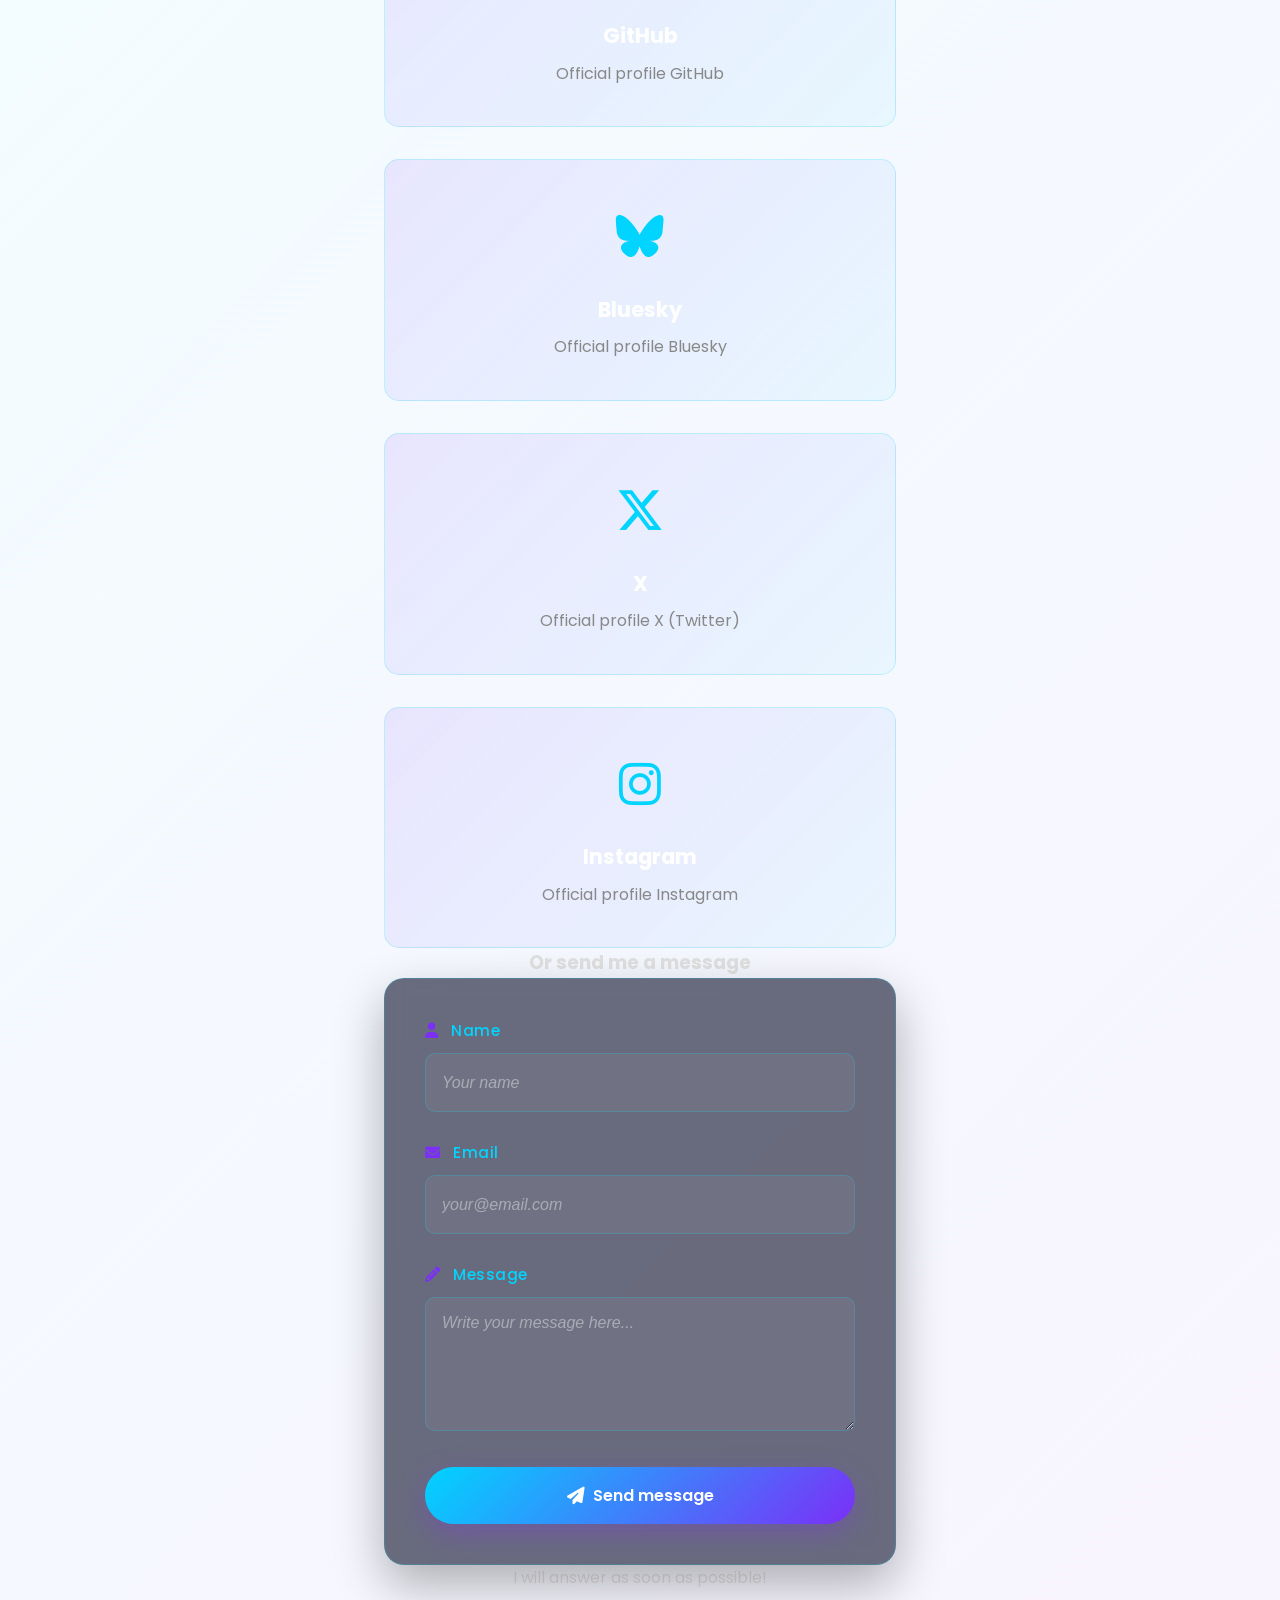
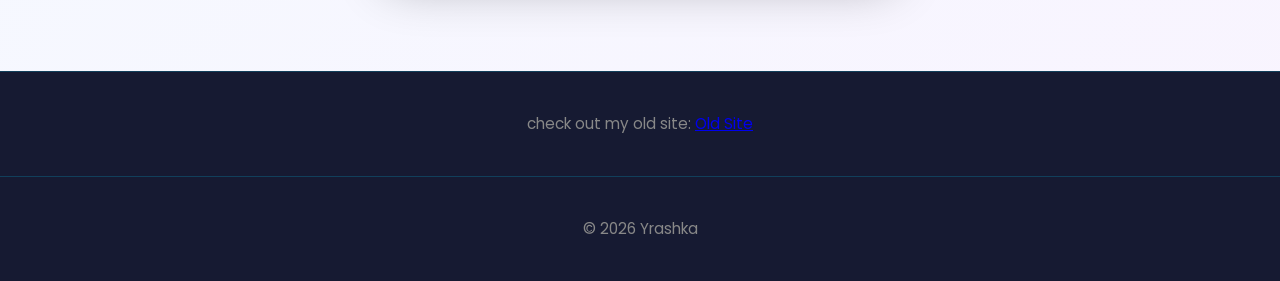
==== commit 791715d0: "Added contact form Now you can use Contact form for connect with me" ====
--- a/index.html
+++ b/index.html
@@ -35,7 +35,7 @@
         <div class="social-icons-header">
             <a href="https://github.com/Yrashka200" target="_blank" class="social-link" aria-label="GitHub"><i class="fa-brands fa-github"></i></a>
             <a href="https://bsky.app" target="_blank" class="social-link" aria-label="Bluesky"><i class="fa-brands fa-bluesky"></i></a>
-            <a href="https://x.com/Yrashka200" target="_blank" class="social-link" aria-label="X"><i class="fa-brands fa-x"></i></a>
+            <a href="https://x.com/Yrashka200" target="_blank" class="social-link" aria-label="X"><i class="fa-brands fa-x-twitter"></i></a>
             <a href="https://instagram.com/yrashka200" target="_blank" class="social-link" aria-label="Instagram"><i class="fa-brands fa-instagram"></i></a>
         </div>
     </div>
@@ -78,7 +78,7 @@
 
         <div class="about-content">
             <div class="about-text">
-                <p>I’m a junior developer working mainly with Python. I enjoy creating small tools that automate repetitive tasks, and I’m learning web development to make polished UIs for my projects.</p>
+                <p>I'm a junior developer working mainly with Python. I enjoy creating small tools that automate repetitive tasks, and I'm learning web development to make polished UIs for my projects.</p>
                 <p>Currently I'm focusing on writing clean, testable code and improving my front-end skills with HTML & CSS. I'm open to collaboration and freelance work.</p>
 
                 <div class="about-stats">
@@ -310,7 +310,7 @@
     <div class="container">
         <h2 class="section-title">Contact</h2>
         <div class="contact-content">
-            <p class="contact-text">IYou can found me on GitHub, Bluesky, X or Instagram. Pls follow me! </p>
+            <p class="contact-text">You can find me on GitHub, Bluesky, X or Instagram. Pls follow me!</p>
 
             <div class="contact-links">
                 <a class="contact-card" href="https://github.com/Yrashka200" target="_blank">
@@ -326,9 +326,9 @@
                 </a>
 
                 <a class="contact-card" href="https://x.com/Yrashka200" target="_blank">
-                    <div class="contact-icon"><i class="fa-brands fa-x"></i></div>
+                    <div class="contact-icon"><i class="fa-brands fa-x-twitter"></i></div>
                     <h3>X</h3>
-                    <p>Official profile X(twitter)</p>
+                    <p>Official profile X (Twitter)</p>
                 </a>
 
                 <a class="contact-card" href="https://instagram.com/yrashka200" target="_blank">
@@ -337,10 +337,49 @@
                     <p>Official profile Instagram</p>
                 </a>
             </div>
-        </div>
-    </div>
-</section>
-
+
+            <!-- contact form -->
+            <div class="contact-form-wrapper">
+                <h3 class="form-title">Or send me a message</h3>
+                
+                
+                <div id="form-message" class="form-message" style="display: none;"></div>
+                
+                <form action="https://formspree.io/f/xjgejlzk" method="POST" class="contact-form">
+                    <div class="form-group">
+                        <label for="name">
+                            <i class="fas fa-user"></i> Name
+                        </label>
+                        <input type="text" id="name" name="name" placeholder="Your name" required>
+                    </div>
+                    
+                    <div class="form-group">
+                        <label for="email">
+                            <i class="fas fa-envelope"></i> Email
+                        </label>
+                        <input type="email" id="email" name="email" placeholder="your@email.com" required>
+                    </div>
+                    
+                    <div class="form-group">
+                        <label for="message">
+                            <i class="fas fa-pencil-alt"></i> Message
+                        </label>
+                        <textarea id="message" name="message" placeholder="Write your message here..." rows="4" required></textarea>
+                    </div>
+                    
+                    <!-- Honeypot field to prevent spam -->
+                    <input type="text" name="_gotcha" style="display:none">
+                    
+                    <button type="submit" class="submit-btn" id="submit-btn">
+                        <i class="fas fa-paper-plane"></i> Send message
+                    </button>
+                </form>
+                
+                <p class="form-note">I will answer as soon as possible!</p>
+            </div>
+        </div>
+    </div>
+</section>
 
 <a href="#hero" class="back-to-top" aria-label="Back to top" role="button" title="Back to top"><i class="fas fa-arrow-up" aria-hidden="true"></i></a>
 
@@ -353,6 +392,70 @@
 </footer>
 
 
+<script>
+    // Contact form handling
+    document.getElementById('contact-form').addEventListener('submit', async function(e) {
+        e.preventDefault(); 
+        
+        const form = e.target;
+        const formData = new FormData(form);
+        const messageDiv = document.getElementById('form-message');
+        const submitBtn = document.getElementById('submit-btn');
+        const originalBtnText = submitBtn.innerHTML;
+        
+        
+        submitBtn.innerHTML = '<i class="fas fa-spinner fa-spin"></i> Sending...';
+        submitBtn.disabled = true;
+        
+        try {
+            const response = await fetch(form.action, {
+                method: 'POST',
+                body: formData,
+                headers: {
+                    'Accept': 'application/json'
+                }
+            });
+            
+            if (response.ok) {
+              
+                form.reset(); 
+                showMessage('Thank you! Your message has been sent successfully. I will answer you as soon as possible.', 'success');
+            } else {
+                
+                const data = await response.json();
+                if (data.errors) {
+                    showMessage(data.errors.map(error => error.message).join(', '), 'error');
+                } else {
+                    showMessage('Oops! Something went wrong. Please try again.', 'error');
+                }
+            }
+        } catch (error) {
+            
+            showMessage('Network error. Please check your connection and try again.', 'error');
+        } finally {
+            
+            submitBtn.innerHTML = '<i class="fas fa-paper-plane"></i> Send message';
+            submitBtn.disabled = false;
+        }
+    });
+    
+    
+    function showMessage(message, type) {
+        const messageDiv = document.getElementById('form-message');
+        messageDiv.textContent = message;
+        messageDiv.className = 'form-message ' + type;
+        messageDiv.style.display = 'block';
+        
+        
+        setTimeout(() => {
+            messageDiv.style.display = 'none';
+        }, 5000);
+        
+        
+        messageDiv.scrollIntoView({ behavior: 'smooth', block: 'center' });
+    }
+</script>
+
 
 </body>
-</html>
+</html>
--- a/styles.css
+++ b/styles.css
@@ -1094,3 +1094,169 @@
     .skill-meta span { font-size: 0.95rem; }
 }
 
+/* ========================================
+   CONTACT FORM STYLES
+   ======================================== */
+.contact {
+    padding: 80px 0;
+    background: linear-gradient(135deg, rgba(0, 212, 255, 0.05) 0%, rgba(123, 47, 247, 0.05) 100%);
+}
+
+.contact-form {
+    max-width: 600px;
+    margin: 0 auto;
+    background: rgba(10, 14, 39, 0.6);
+    backdrop-filter: blur(10px);
+    padding: 2.5rem;
+    border-radius: 20px;
+    border: 1px solid rgba(0, 212, 255, 0.2);
+    box-shadow: 0 20px 50px rgba(0, 0, 0, 0.3);
+    animation: fadeInUp 0.8s ease-out;
+}
+
+.form-group {
+    margin-bottom: 1.8rem;
+    text-align: left;
+}
+
+.form-group label {
+    display: block;
+    margin-bottom: 0.6rem;
+    color: #00d4ff;
+    font-weight: 500;
+    font-size: 0.95rem;
+    letter-spacing: 0.5px;
+}
+
+.form-group label i {
+    margin-right: 0.5rem;
+    color: #7b2ff7;
+}
+
+.form-group input,
+.form-group textarea {
+    width: 100%;
+    padding: 1rem;
+    background: rgba(255, 255, 255, 0.05);
+    border: 1px solid rgba(0, 212, 255, 0.2);
+    border-radius: 10px;
+    color: #fff;
+    font-family: 'Poppins', sans-serif;
+    font-size: 1rem;
+    transition: all 0.3s ease;
+}
+
+.form-group input:focus,
+.form-group textarea:focus {
+    outline: none;
+    border-color: #7b2ff7;
+    box-shadow: 0 0 15px rgba(123, 47, 247, 0.3);
+    background: rgba(255, 255, 255, 0.08);
+}
+
+.form-group input::placeholder,
+.form-group textarea::placeholder {
+    color: rgba(255, 255, 255, 0.4);
+    font-style: italic;
+}
+
+.submit-btn {
+    background: linear-gradient(135deg, #00d4ff 0%, #7b2ff7 100%);
+    color: #fff;
+    border: none;
+    padding: 1rem 2.5rem;
+    border-radius: 50px;
+    font-family: 'Poppins', sans-serif;
+    font-size: 1rem;
+    font-weight: 600;
+    cursor: pointer;
+    transition: all 0.3s ease;
+    display: inline-flex;
+    align-items: center;
+    justify-content: center;
+    gap: 0.5rem;
+    box-shadow: 0 10px 30px rgba(123, 47, 247, 0.3);
+    width: 100%;
+}
+
+.submit-btn i {
+    font-size: 1.1rem;
+    transition: transform 0.3s ease;
+}
+
+.submit-btn:hover:not(:disabled) {
+    transform: translateY(-3px);
+    box-shadow: 0 20px 40px rgba(123, 47, 247, 0.5);
+}
+
+.submit-btn:hover:not(:disabled) i {
+    transform: translateX(5px);
+}
+
+.submit-btn:disabled {
+    opacity: 0.7;
+    cursor: not-allowed;
+    background: linear-gradient(135deg, #4a4a4a 0%, #2a2a2a 100%);
+}
+
+/* Form message styles */
+.form-message {
+    max-width: 600px;
+    margin: 0 auto 2rem;
+    padding: 1rem 1.5rem;
+    border-radius: 10px;
+    font-weight: 500;
+    text-align: center;
+    animation: slideDown 0.3s ease;
+    border-left: 4px solid;
+}
+
+.form-message.success {
+    background: rgba(76, 175, 80, 0.1);
+    border-left-color: #4caf50;
+    color: #4caf50;
+}
+
+.form-message.error {
+    background: rgba(244, 67, 54, 0.1);
+    border-left-color: #f44336;
+    color: #f44336;
+}
+
+@keyframes slideDown {
+    from {
+        opacity: 0;
+        transform: translateY(-20px);
+    }
+    to {
+        opacity: 1;
+        transform: translateY(0);
+    }
+}
+
+/* Mobile responsiveness for contact form */
+@media (max-width: 768px) {
+    .contact-form {
+        padding: 1.5rem;
+        margin: 0 1rem;
+    }
+    
+    .form-group input,
+    .form-group textarea {
+        padding: 0.8rem;
+    }
+    
+    .submit-btn {
+        padding: 0.8rem 2rem;
+    }
+}
+
+@media (max-width: 480px) {
+    .contact-form {
+        padding: 1.2rem;
+    }
+    
+    .form-group label {
+        font-size: 0.9rem;
+    }
+}
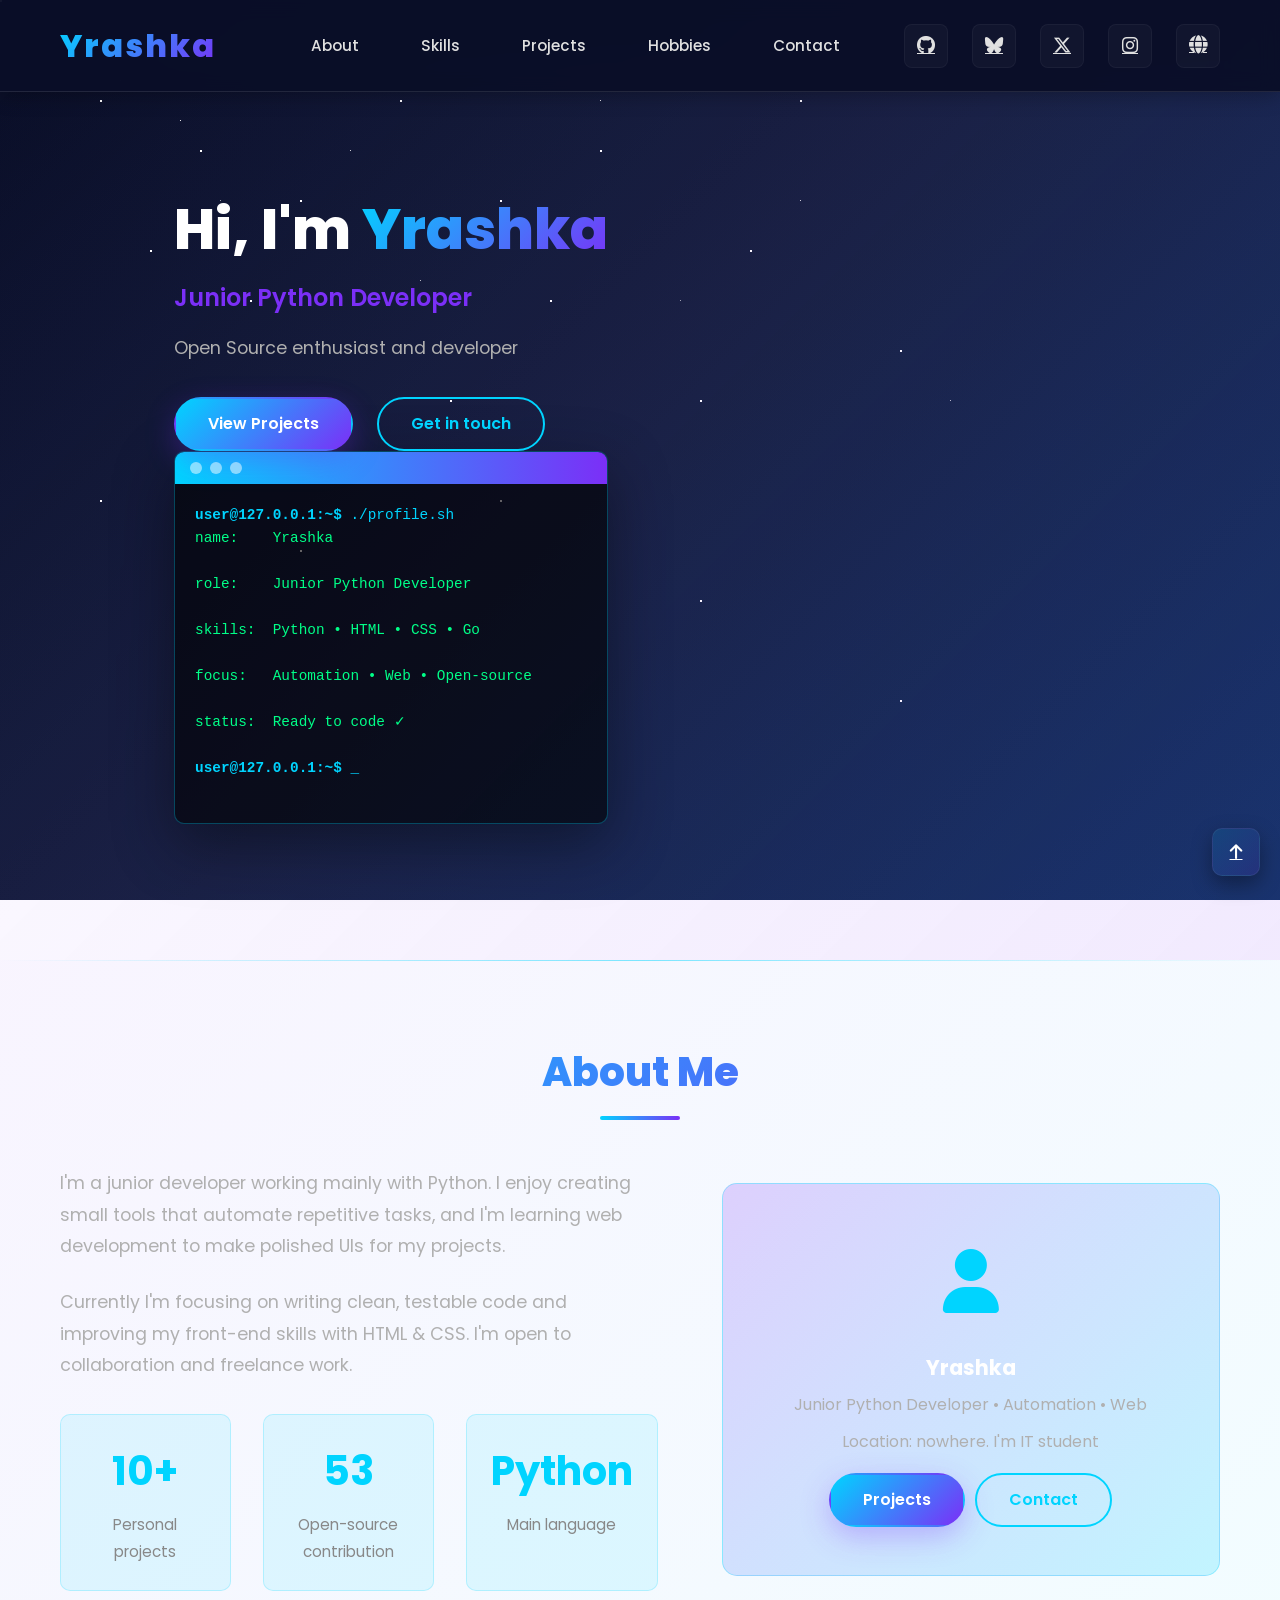
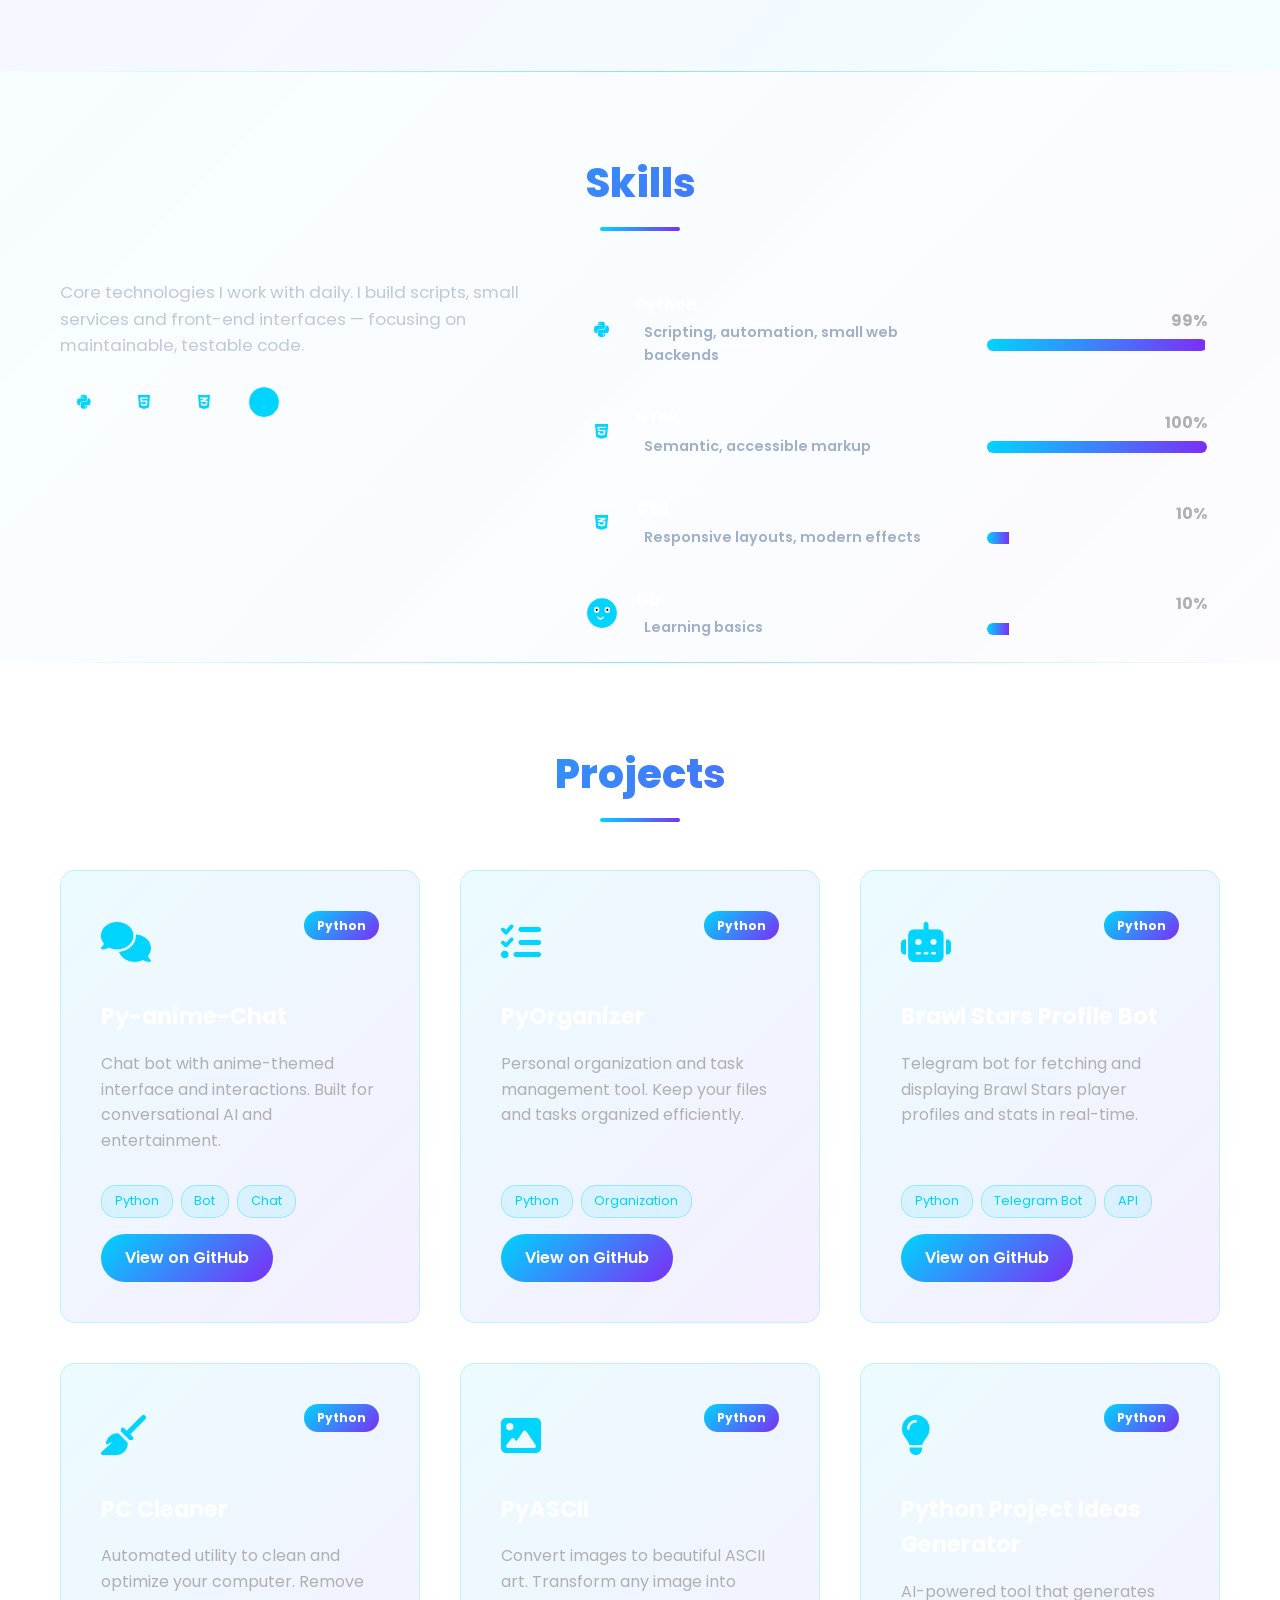
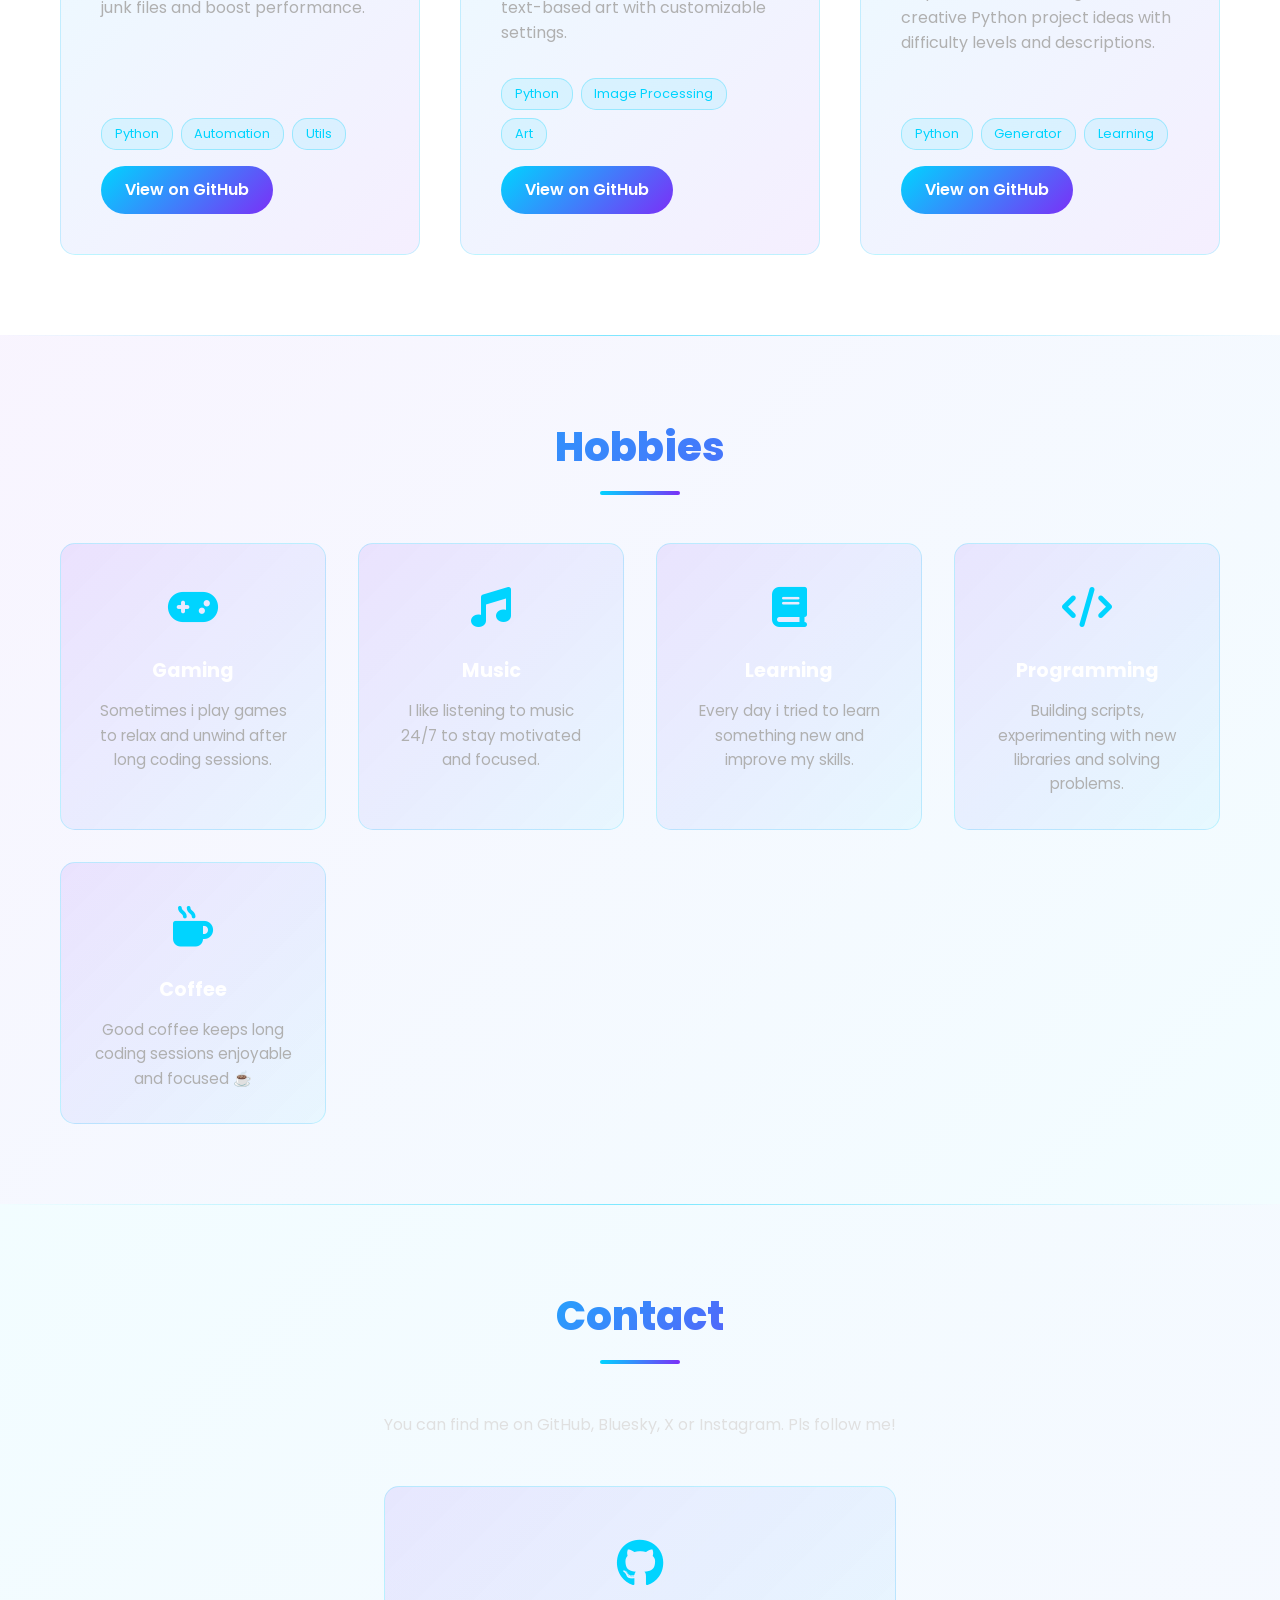
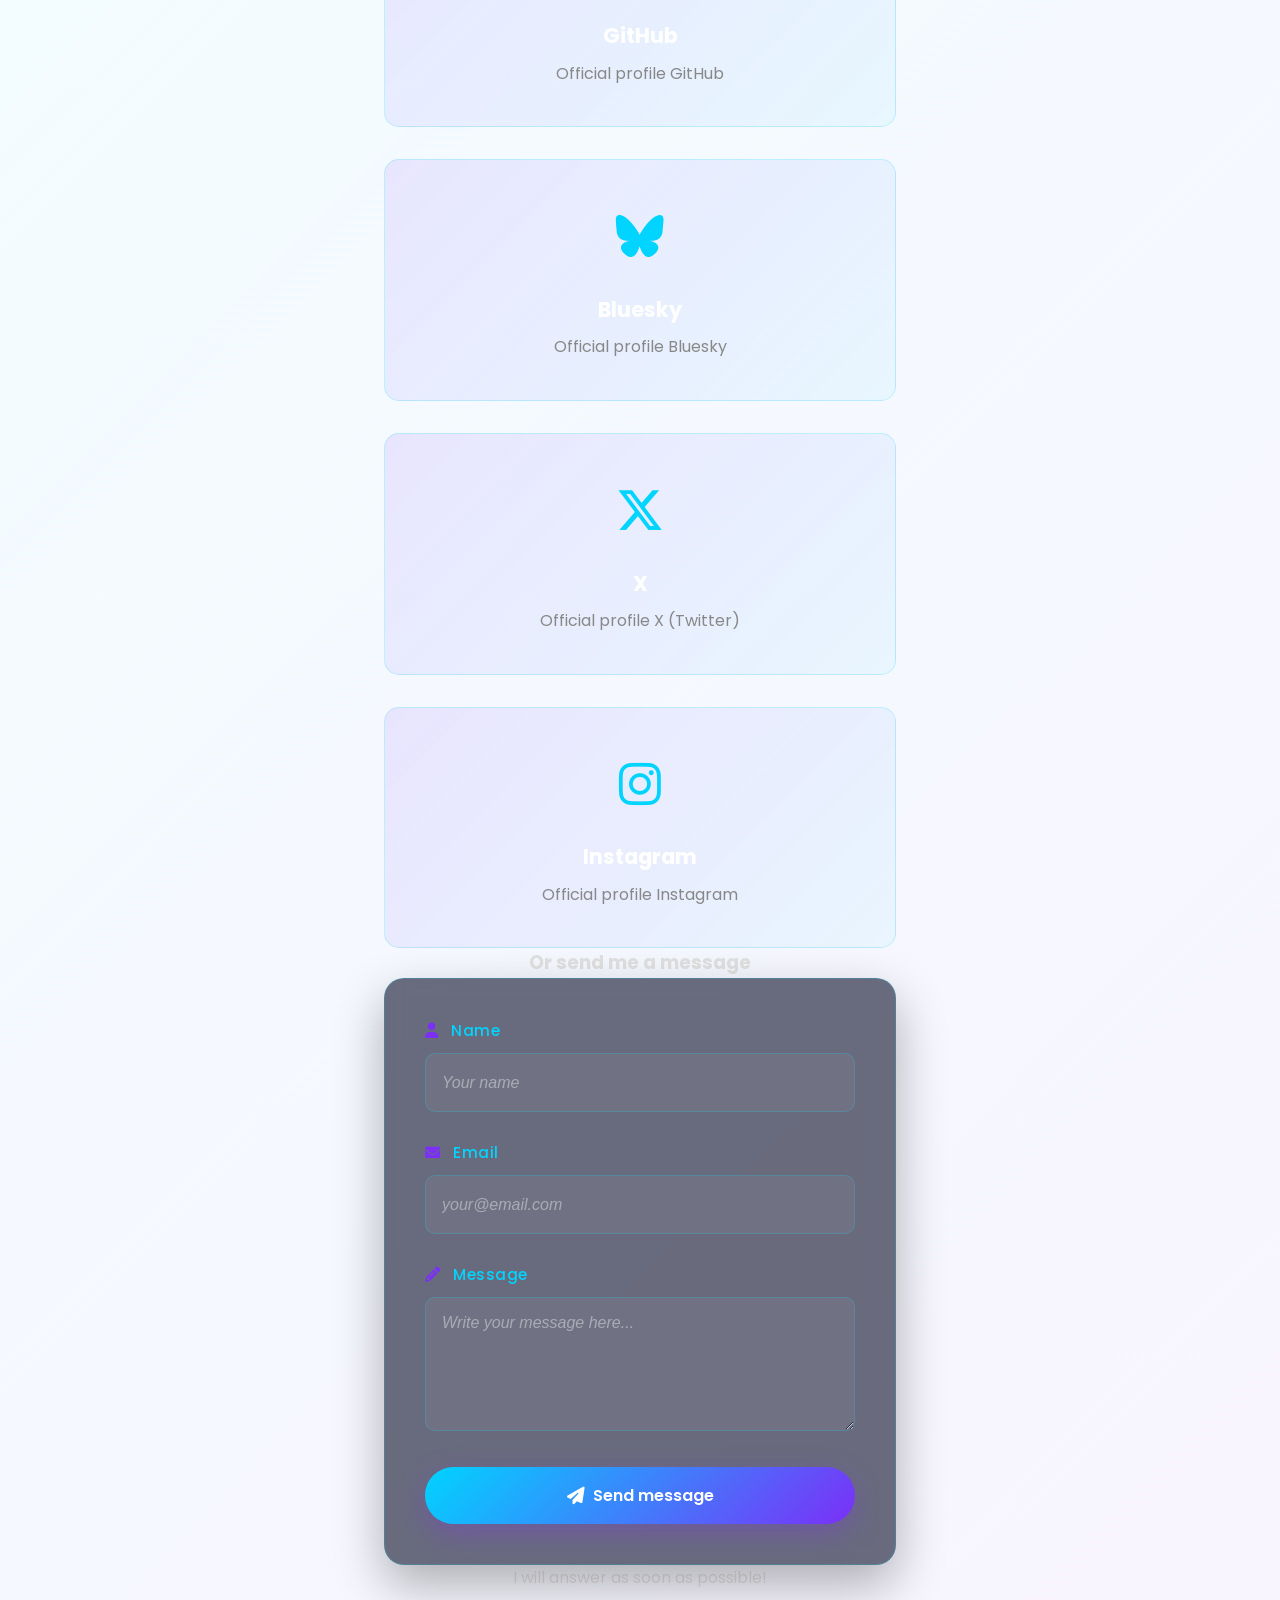
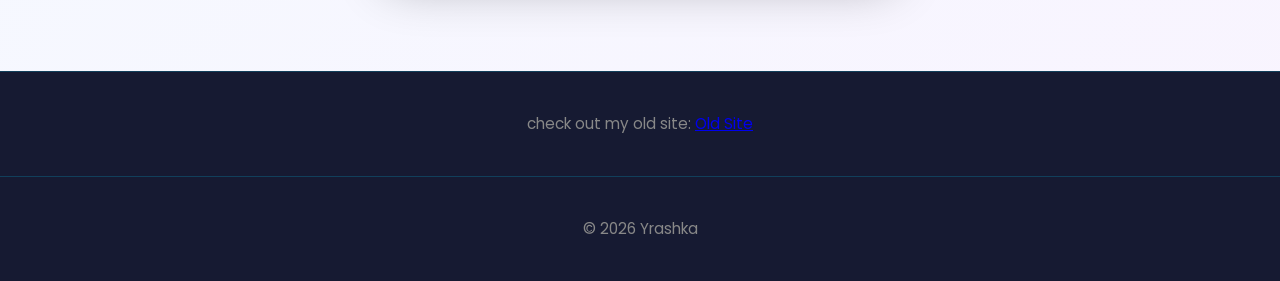
==== commit 84d846fd: "Added link to my blog website Added new link on my new website https://yrashka200.github.io/blog.yra" ====
--- a/index.html
+++ b/index.html
@@ -37,6 +37,7 @@
             <a href="https://bsky.app" target="_blank" class="social-link" aria-label="Bluesky"><i class="fa-brands fa-bluesky"></i></a>
             <a href="https://x.com/Yrashka200" target="_blank" class="social-link" aria-label="X"><i class="fa-brands fa-x-twitter"></i></a>
             <a href="https://instagram.com/yrashka200" target="_blank" class="social-link" aria-label="Instagram"><i class="fa-brands fa-instagram"></i></a>
+            <a href="https://yrashka200.github.io/blog.yrashka.github.io/" target="_blank" class="social-link" aria-label="Old Site"><i class="fa-solid fa-globe"></i></a>
         </div>
     </div>
 </header>
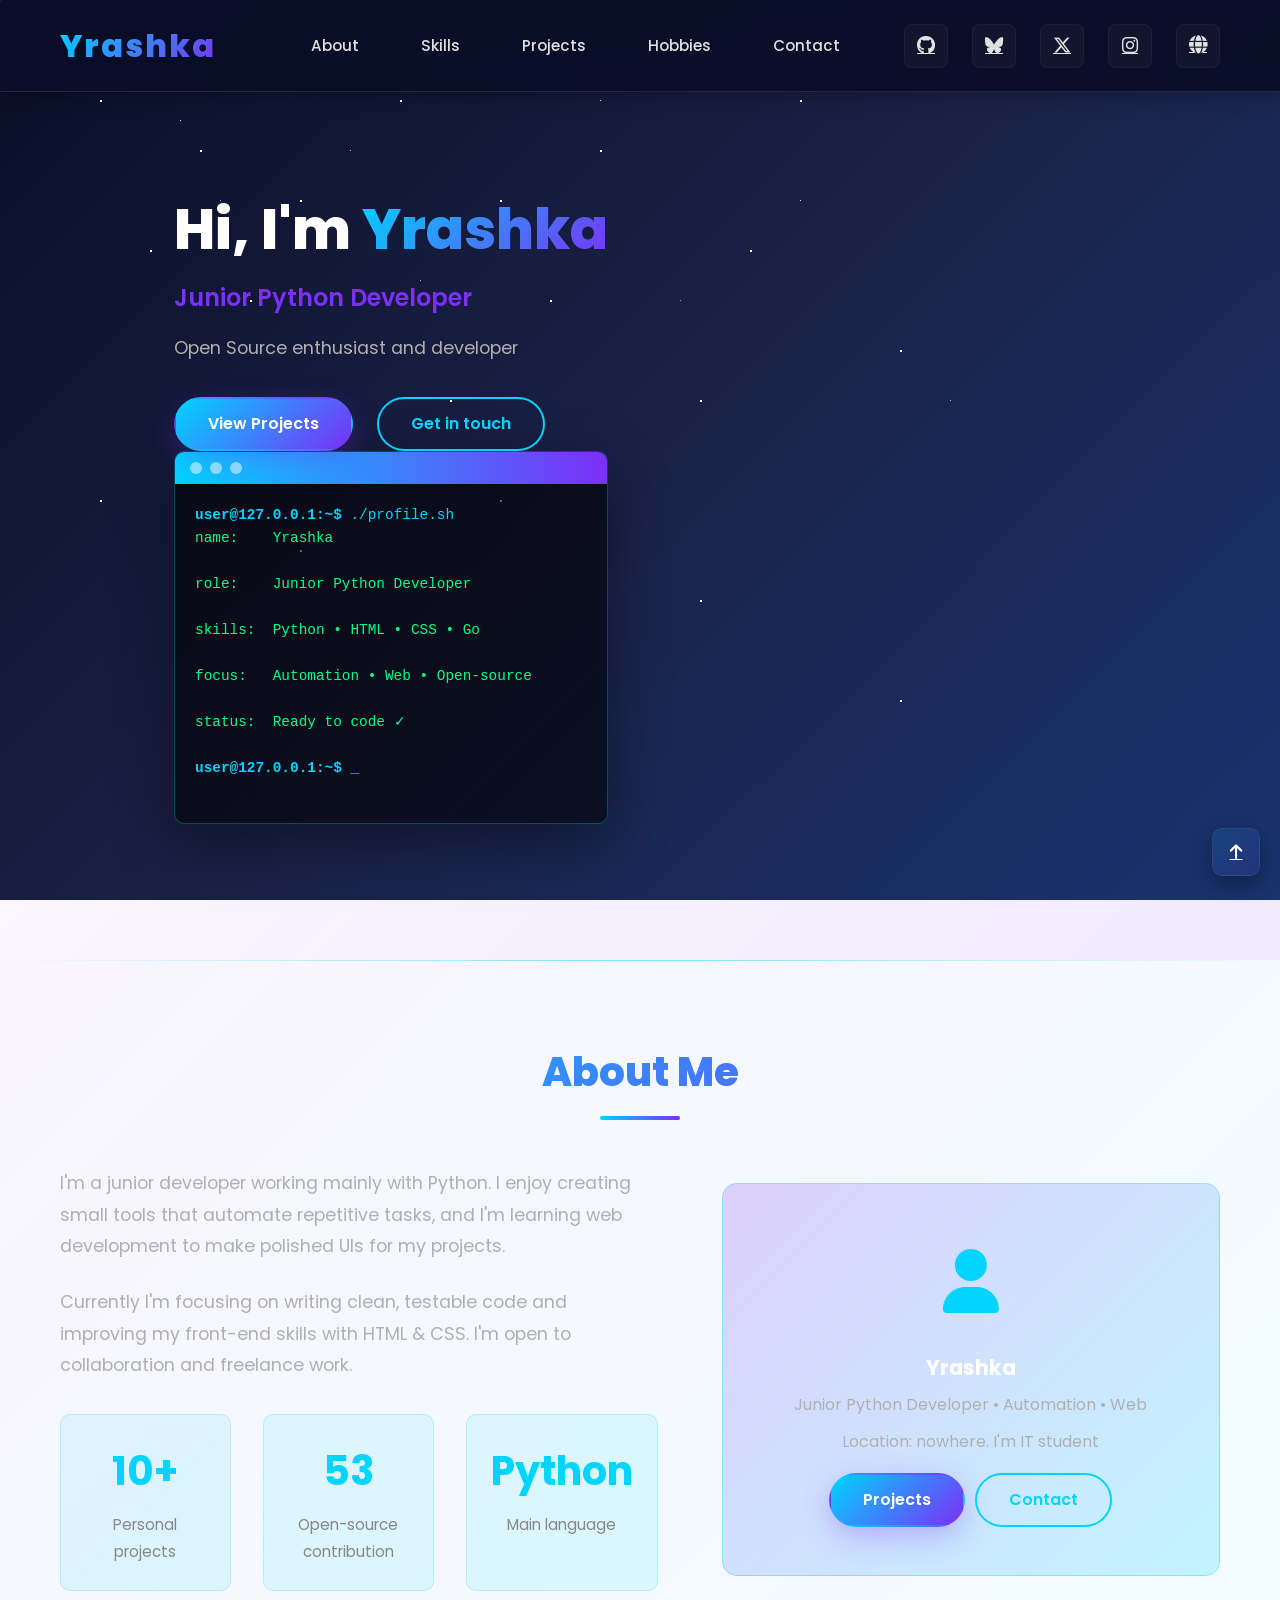
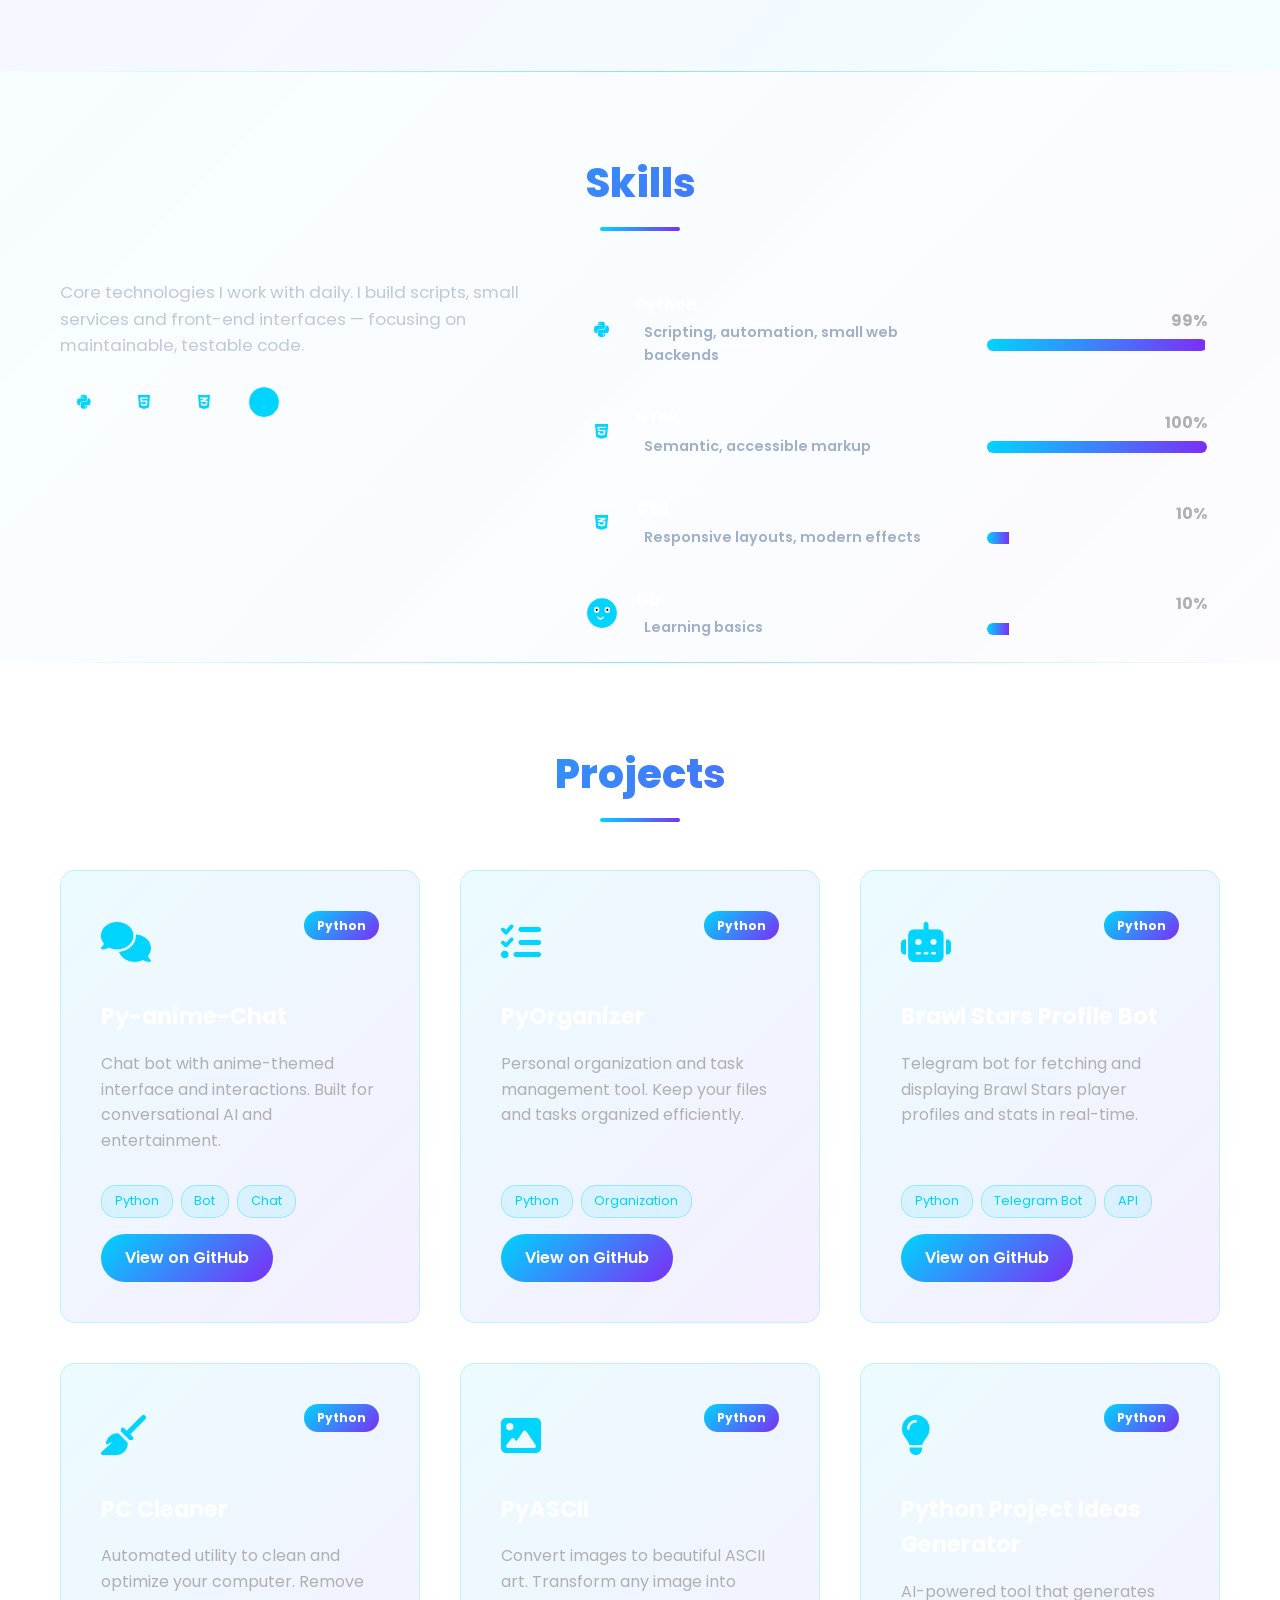
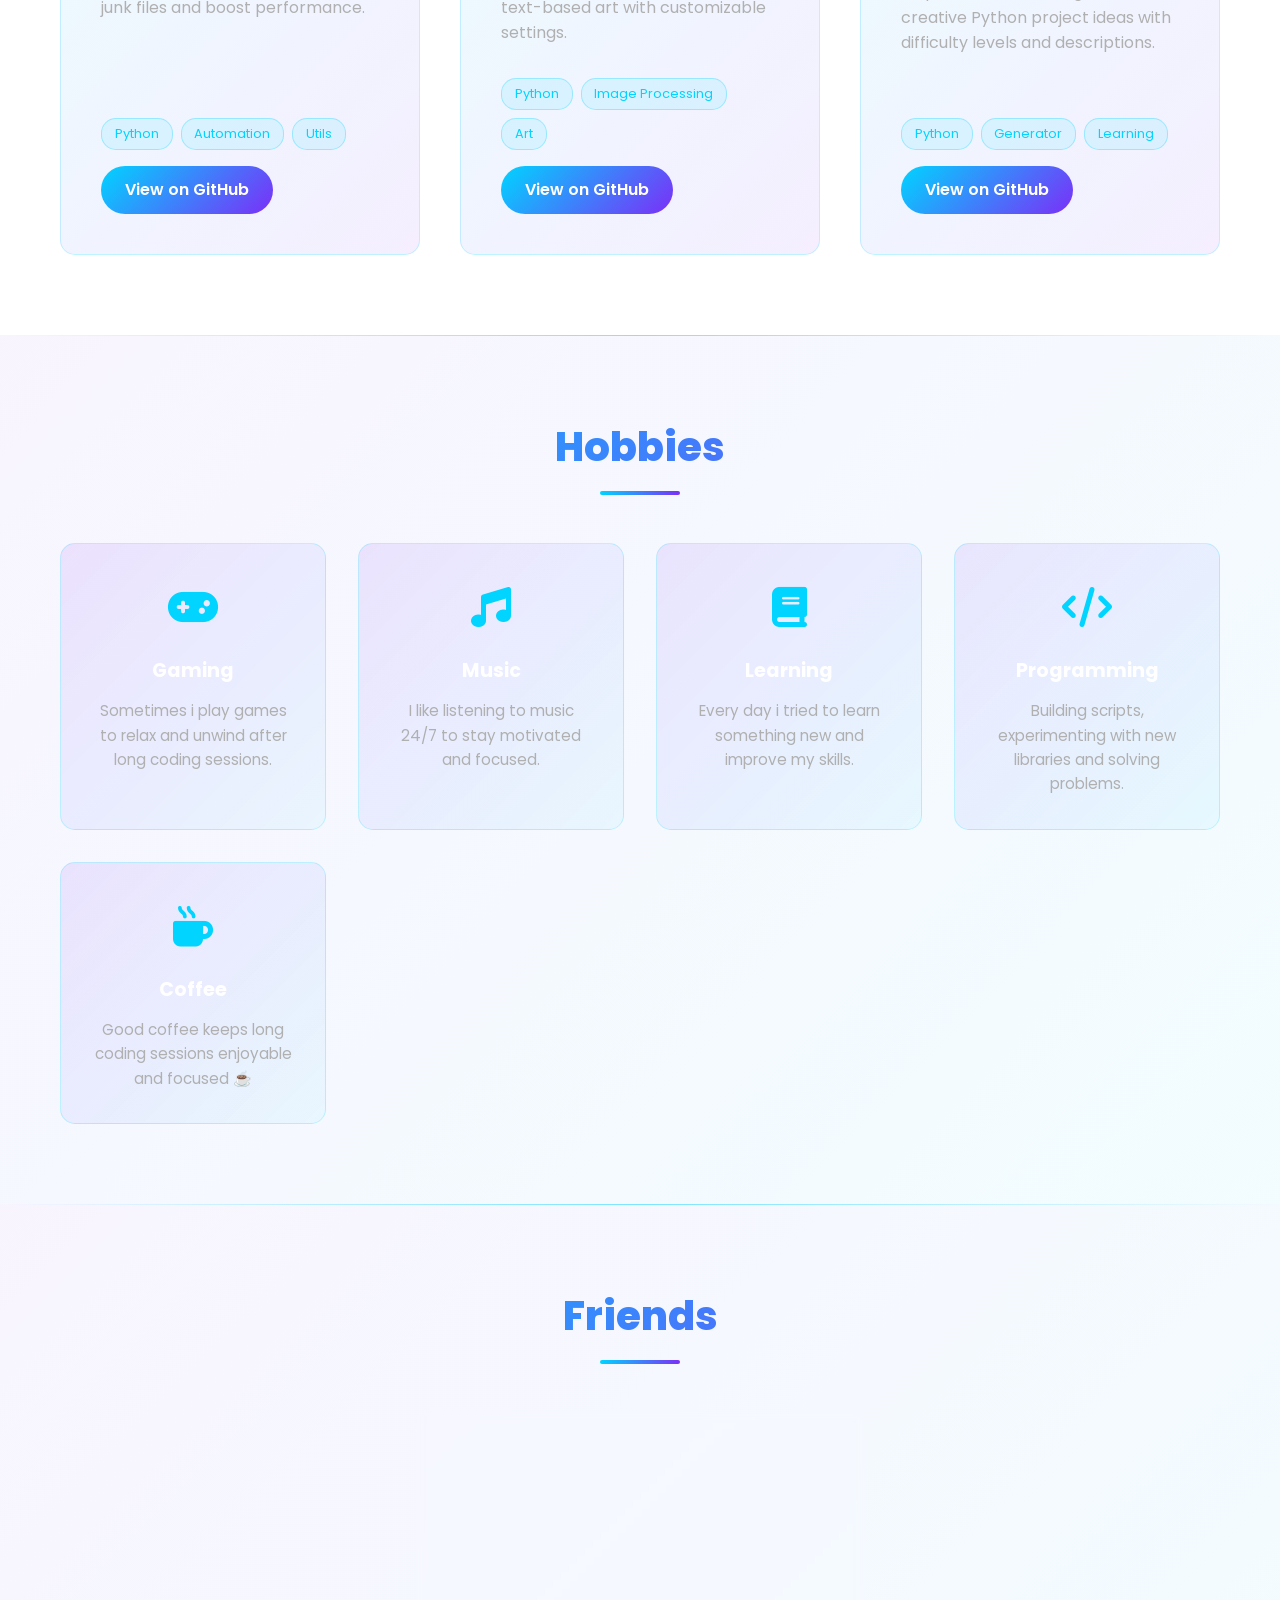
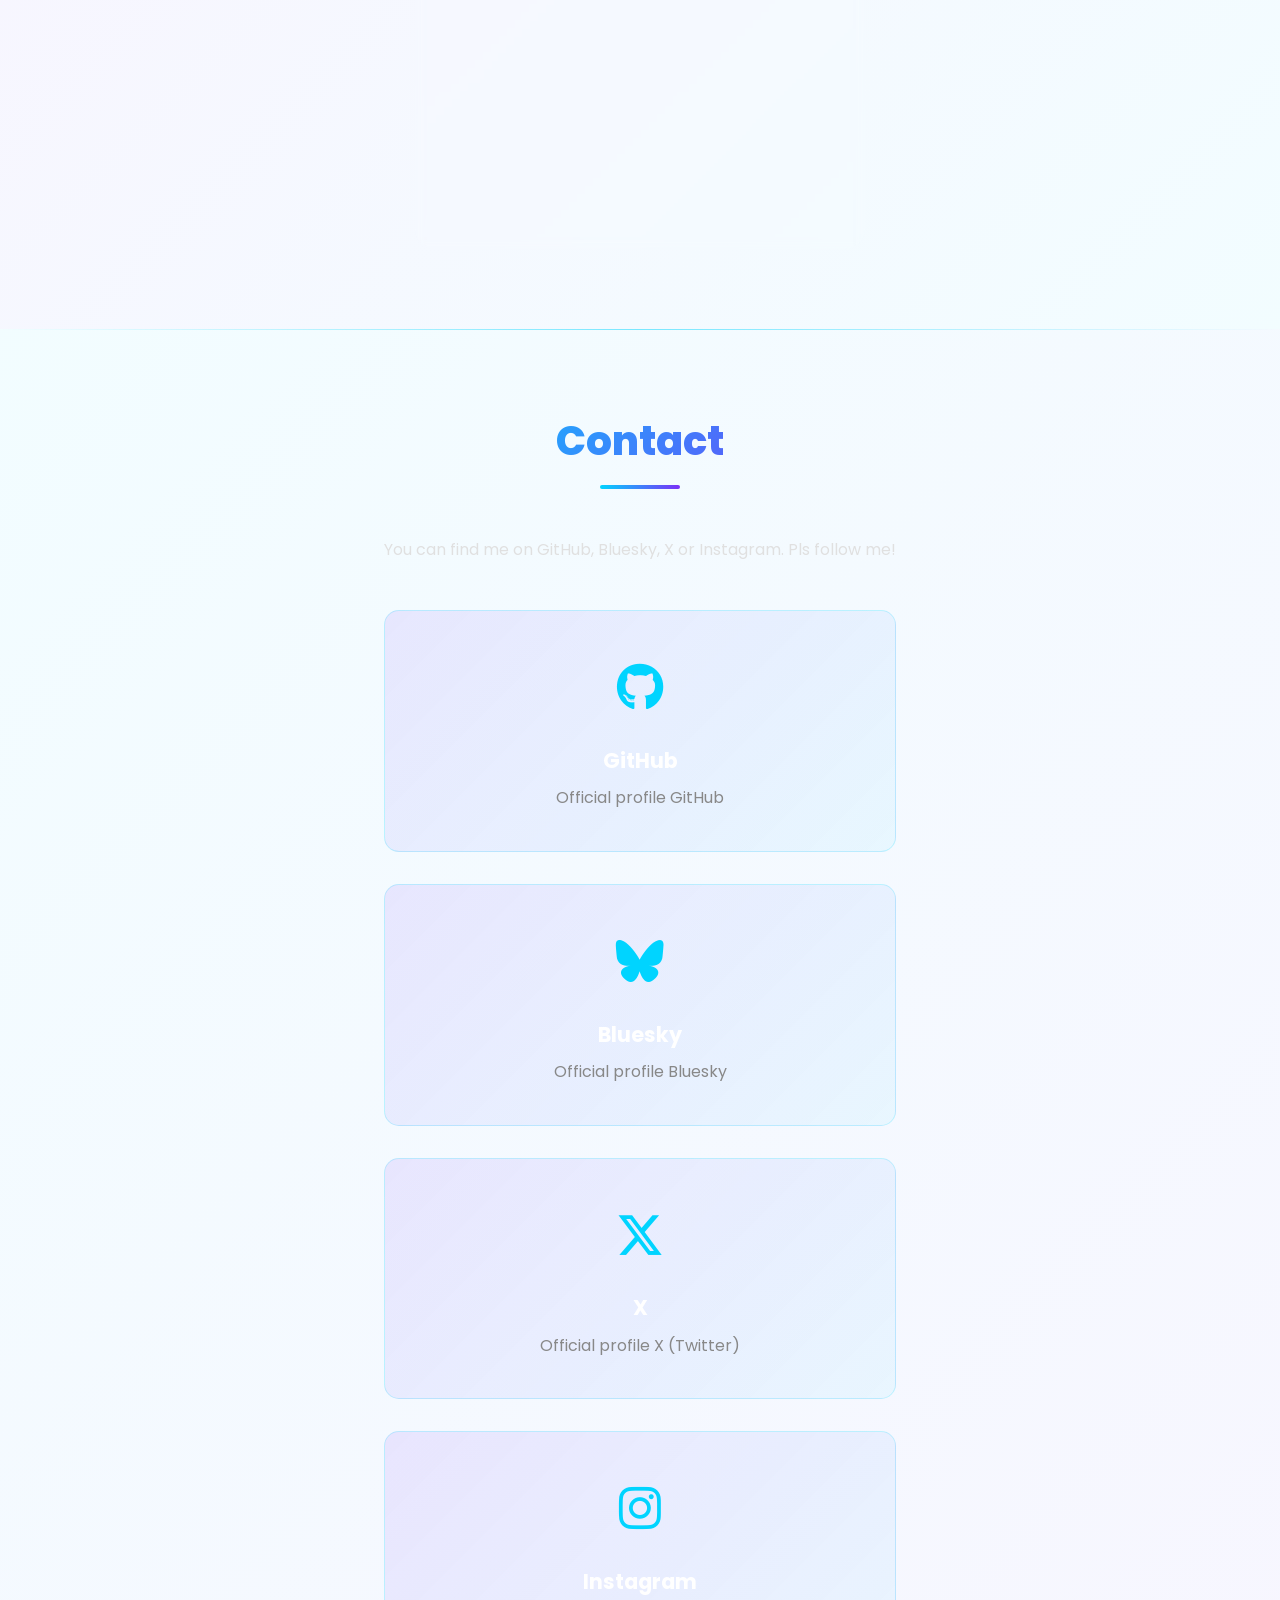
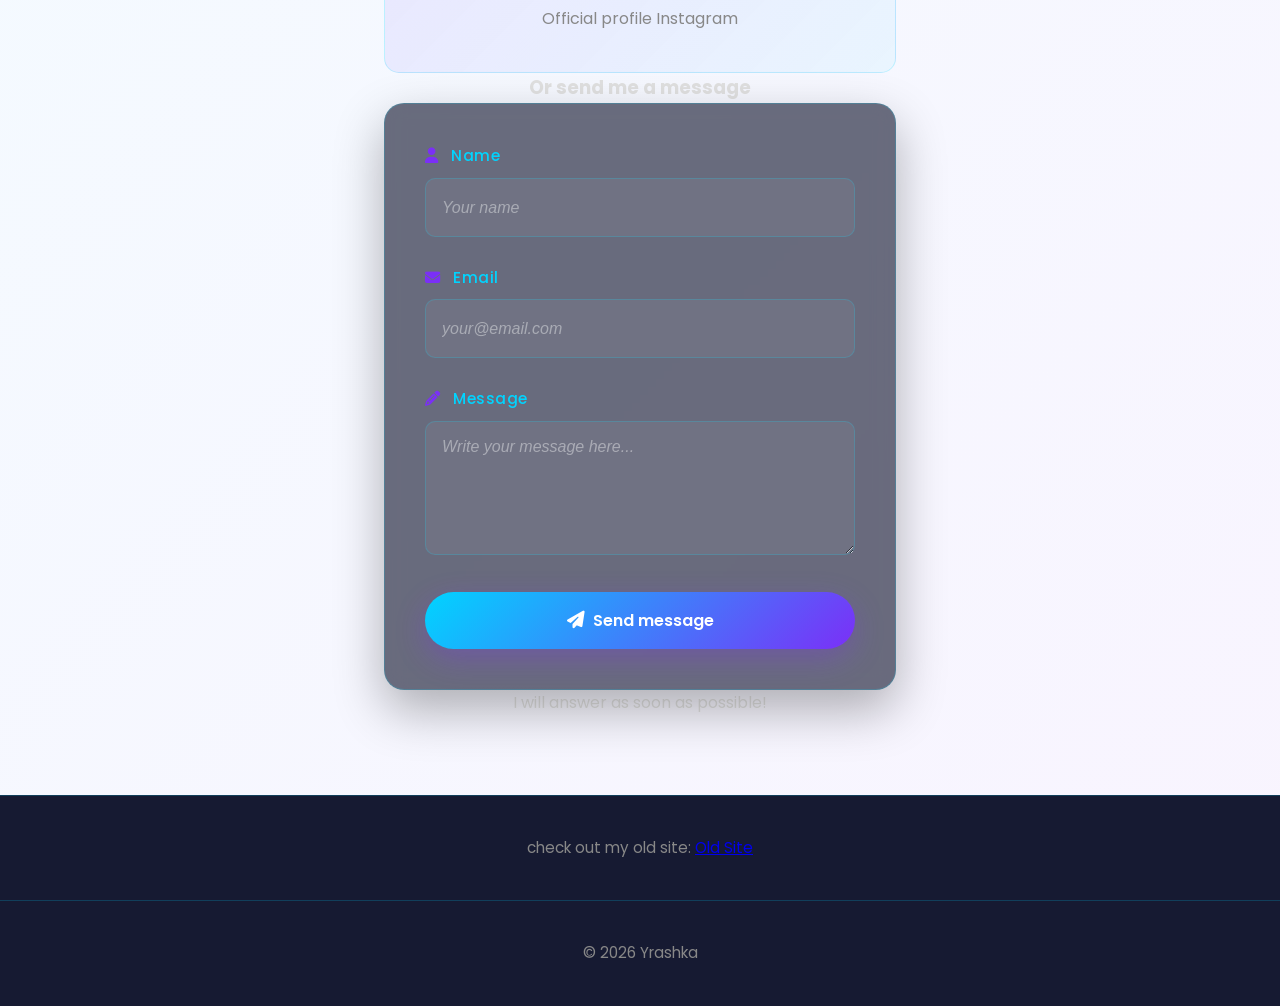
==== commit 48accc70: "Added Friend Card Added #Friens Card (Null at this moment). But You can you contact form or my socia" ====
--- a/index.html
+++ b/index.html
@@ -306,6 +306,36 @@
         </div>
     </div>
 </section>
+
+
+<!-- Friends Section -->
+<section id="friends" class="friends">
+    <div class="container">
+        <h2 class="section-title">Friends</h2>
+        <div class="friends-grid">
+            <!-- Yrashka's Friend Card -->
+            <div class="friend-card">
+                <div class="friend-avatar">
+                    <img src="https://avatars.githubusercontent.com/u/259258104?v=4" alt="Yrashka200">
+                </div>
+                <div class="friend-info">
+                    <h3>Yrashka200</h3>
+                    <div class="friend-social">
+                        <a href="https://github.com/Yrashka200" target="_blank" class="friend-link">
+                            <i class="fa-brands fa-github"></i> @Yrashka200
+                        </a>
+                    </div>
+                   <p class="friend-message">
+    At this moment I don't have friends. But you can be my friend! 
+    <a href="#contact" class="contact-link">Use contact to connect with me :)</a>
+</p>
+            </div>
+        </div>
+    </div>
+</section>
+
+
+
 
 <section id="contact" class="contact">
     <div class="container">
--- a/styles.css
+++ b/styles.css
@@ -1259,4 +1259,117 @@
     .form-group label {
         font-size: 0.9rem;
     }
+}
+
+/* ========================================
+   FRIENDS SECTION
+   ======================================== */
+.friends {
+    background: linear-gradient(135deg, rgba(123, 47, 247, 0.05) 0%, rgba(0, 212, 255, 0.05) 100%);
+    padding: 80px 0;
+}
+
+.friends-grid {
+    display: flex;
+    justify-content: center;
+    align-items: center;
+}
+
+.friend-card {
+    background: linear-gradient(135deg, rgba(123, 47, 247, 0.15) 0%, rgba(0, 212, 255, 0.1) 100%);
+    border: 1px solid rgba(0, 212, 255, 0.3);
+    border-radius: 20px;
+    padding: 2.5rem;
+    max-width: 450px;
+    width: 100%;
+    text-align: center;
+    backdrop-filter: blur(5px);
+    transition: all 0.3s ease;
+}
+
+.friend-card:hover {
+    border-color: rgba(0, 212, 255, 0.8);
+    transform: translateY(-8px);
+    box-shadow: 0 25px 50px rgba(123, 47, 247, 0.4);
+}
+
+.friend-avatar {
+    width: 120px;
+    height: 120px;
+    margin: 0 auto 1.5rem;
+    border-radius: 50%;
+    overflow: hidden;
+    border: 3px solid #00d4ff;
+    box-shadow: 0 0 25px rgba(0, 212, 255, 0.5);
+}
+
+.friend-avatar img {
+    width: 100%;
+    height: 100%;
+    object-fit: cover;
+}
+
+.friend-info h3 {
+    font-size: 1.8rem;
+    color: #fff;
+    margin-bottom: 0.5rem;
+    background: linear-gradient(135deg, #00d4ff 0%, #7b2ff7 100%);
+    -webkit-background-clip: text;
+    -webkit-text-fill-color: transparent;
+    display: inline-block;
+}
+
+.friend-social {
+    margin: 1.2rem 0;
+}
+
+.friend-link {
+    display: inline-flex;
+    align-items: center;
+    gap: 0.6rem;
+    background: rgba(0, 212, 255, 0.1);
+    color: #00d4ff;
+    padding: 0.6rem 1.2rem;
+    border-radius: 30px;
+    text-decoration: none;
+    font-size: 1rem;
+    border: 1px solid rgba(0, 212, 255, 0.3);
+    transition: all 0.3s ease;
+}
+
+.friend-link:hover {
+    background: rgba(0, 212, 255, 0.2);
+    transform: scale(1.05);
+    border-color: #00d4ff;
+    box-shadow: 0 5px 20px rgba(0, 212, 255, 0.3);
+}
+
+.friend-link i {
+    font-size: 1.2rem;
+}
+
+.friend-message {
+    color: #b0b0b0;
+    font-size: 1rem;
+    line-height: 1.6;
+    margin-top: 1rem;
+    font-style: italic;
+    border-top: 1px dashed rgba(255,255,255,0.1);
+    padding-top: 1.2rem;
+}
+
+/* Responsive */
+@media (max-width: 480px) {
+    .friend-card {
+        padding: 1.8rem;
+    }
+    
+    .friend-avatar {
+        width: 100px;
+        height: 100px;
+    }
+    
+    .friend-info h3 {
+        font-size: 1.5rem;
+    }
 }
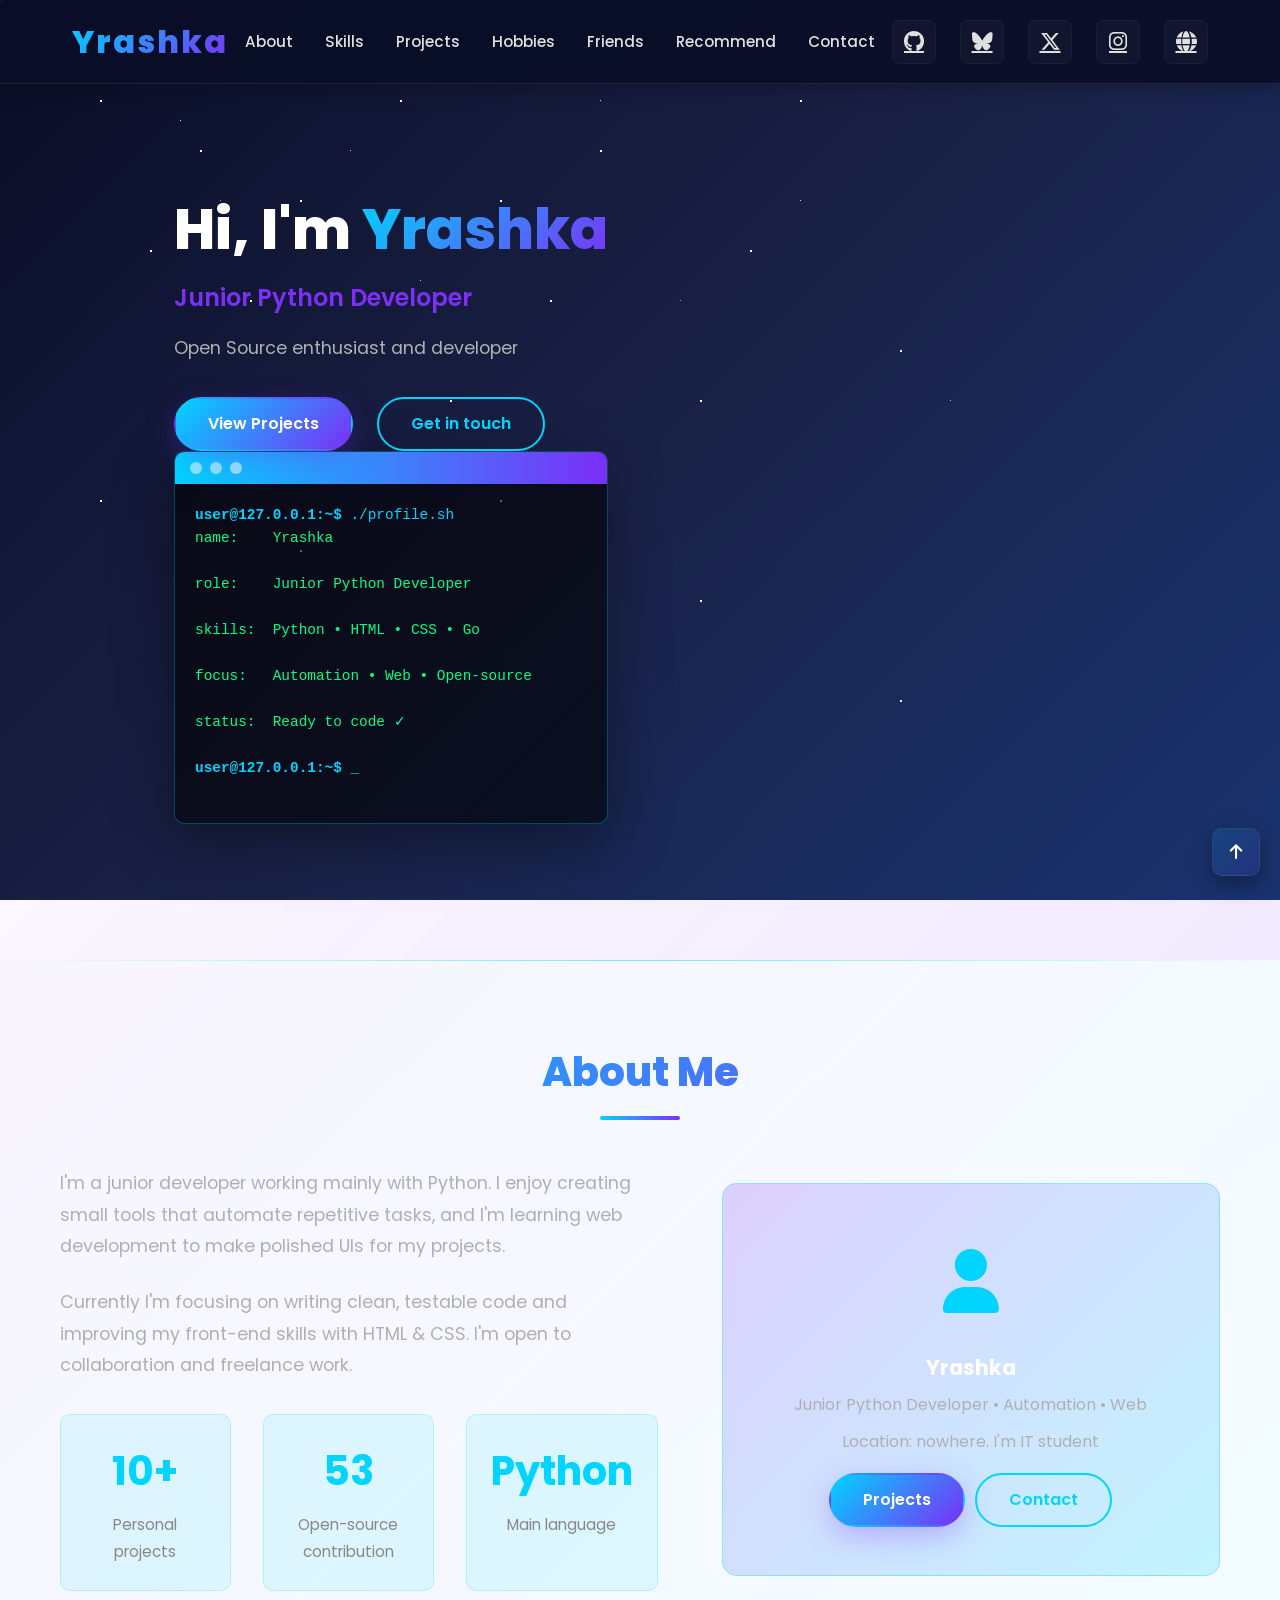
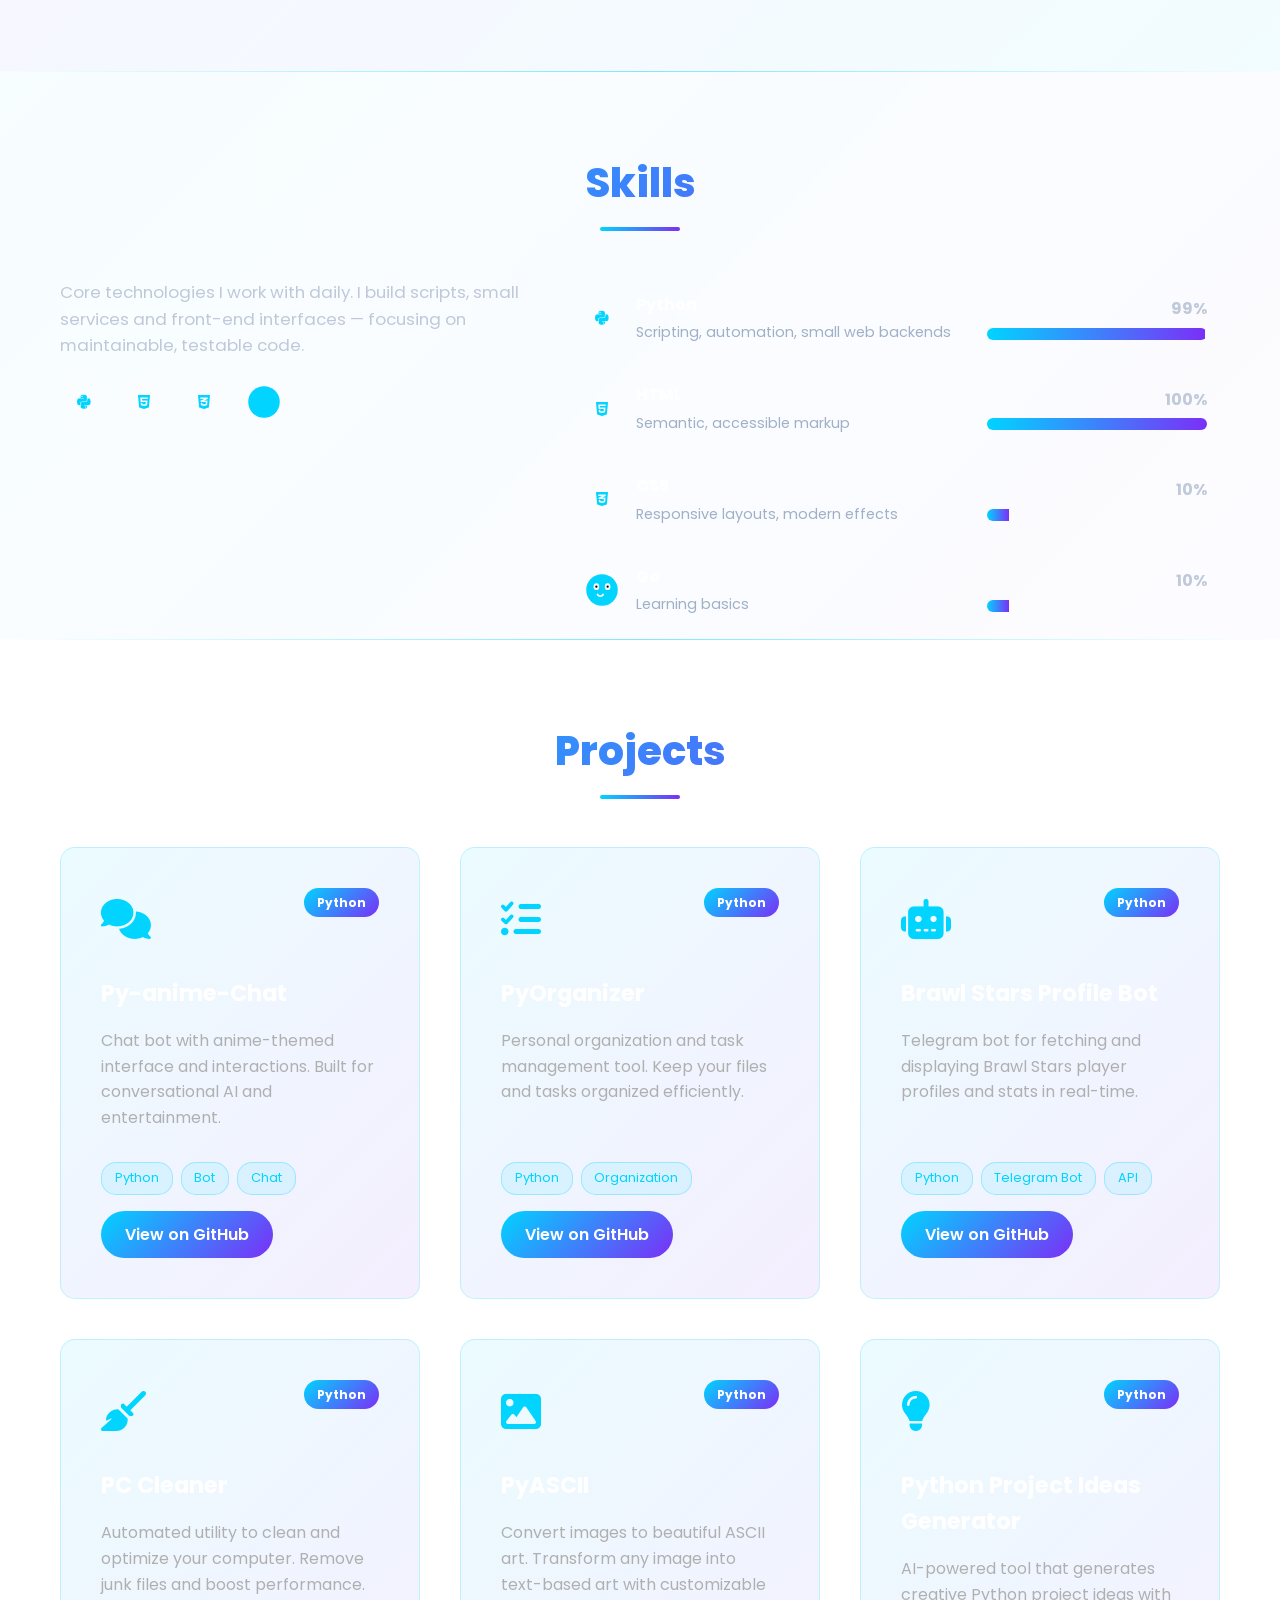
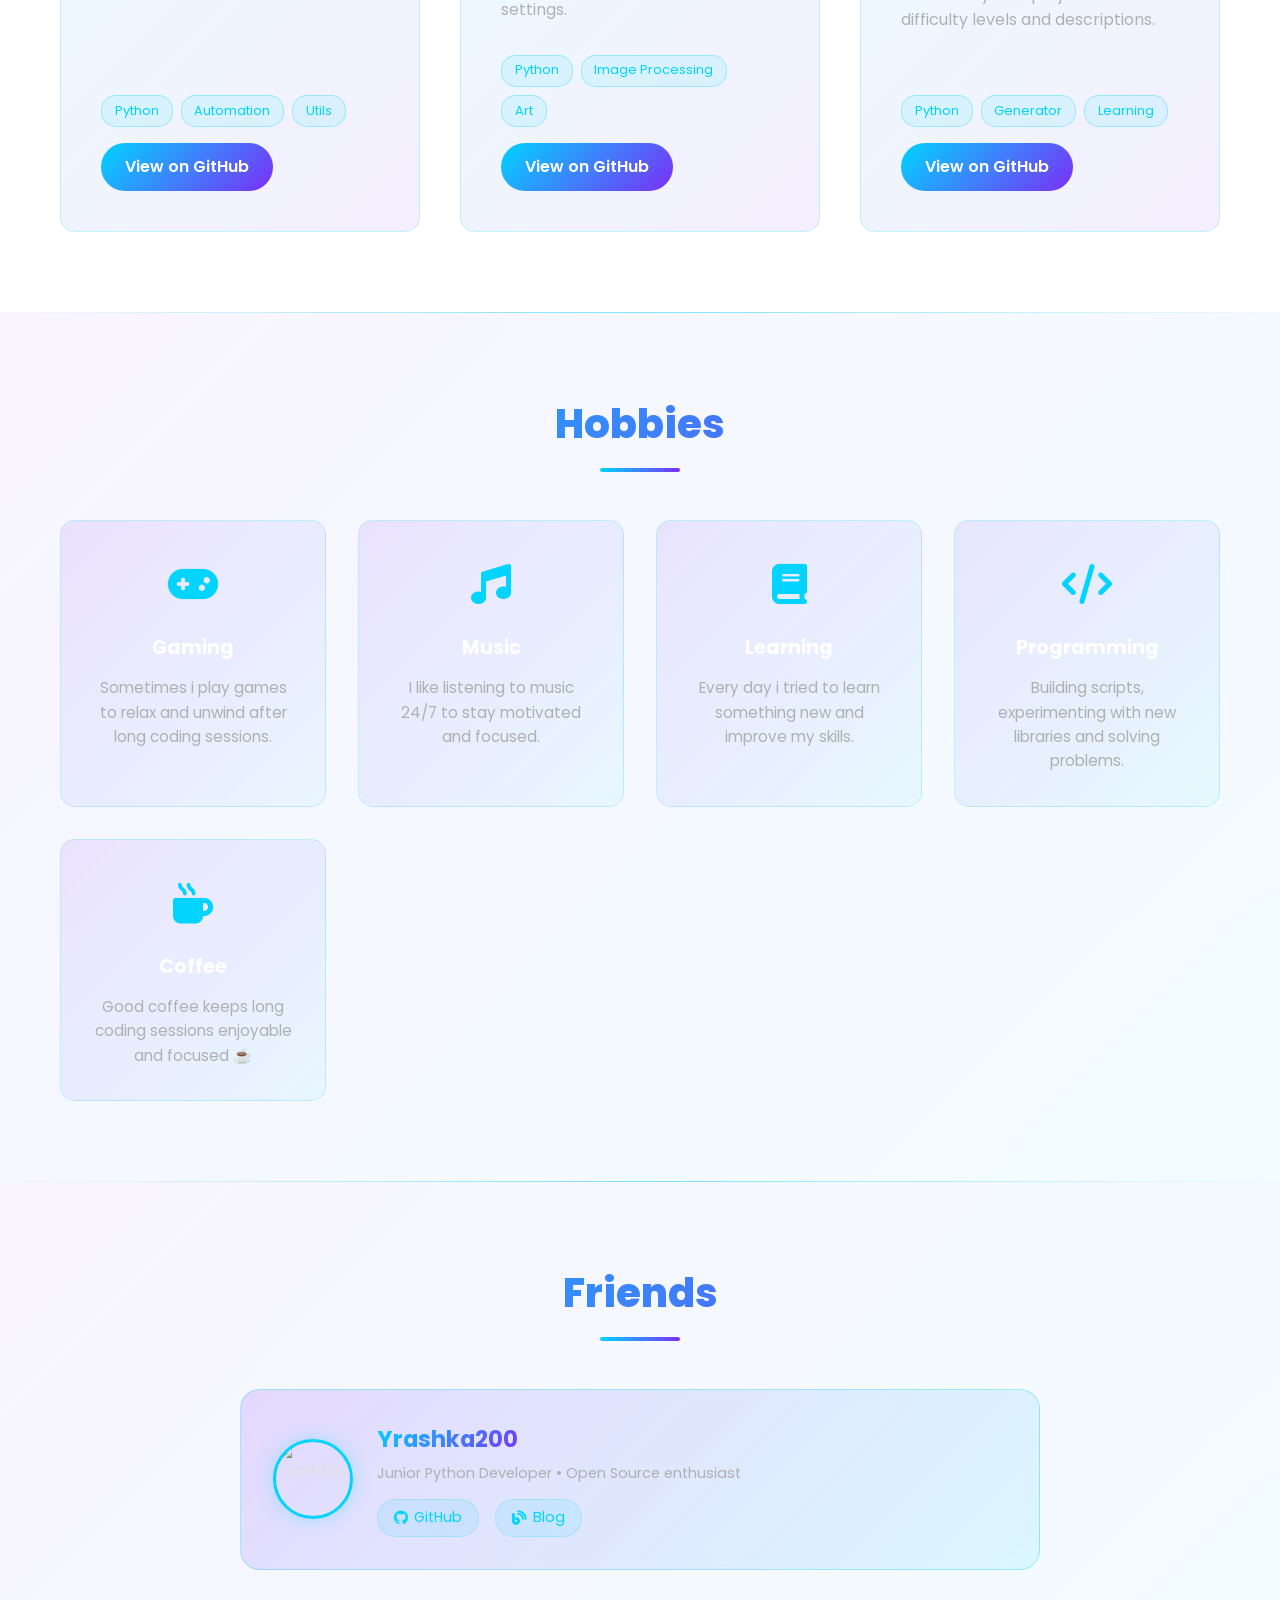
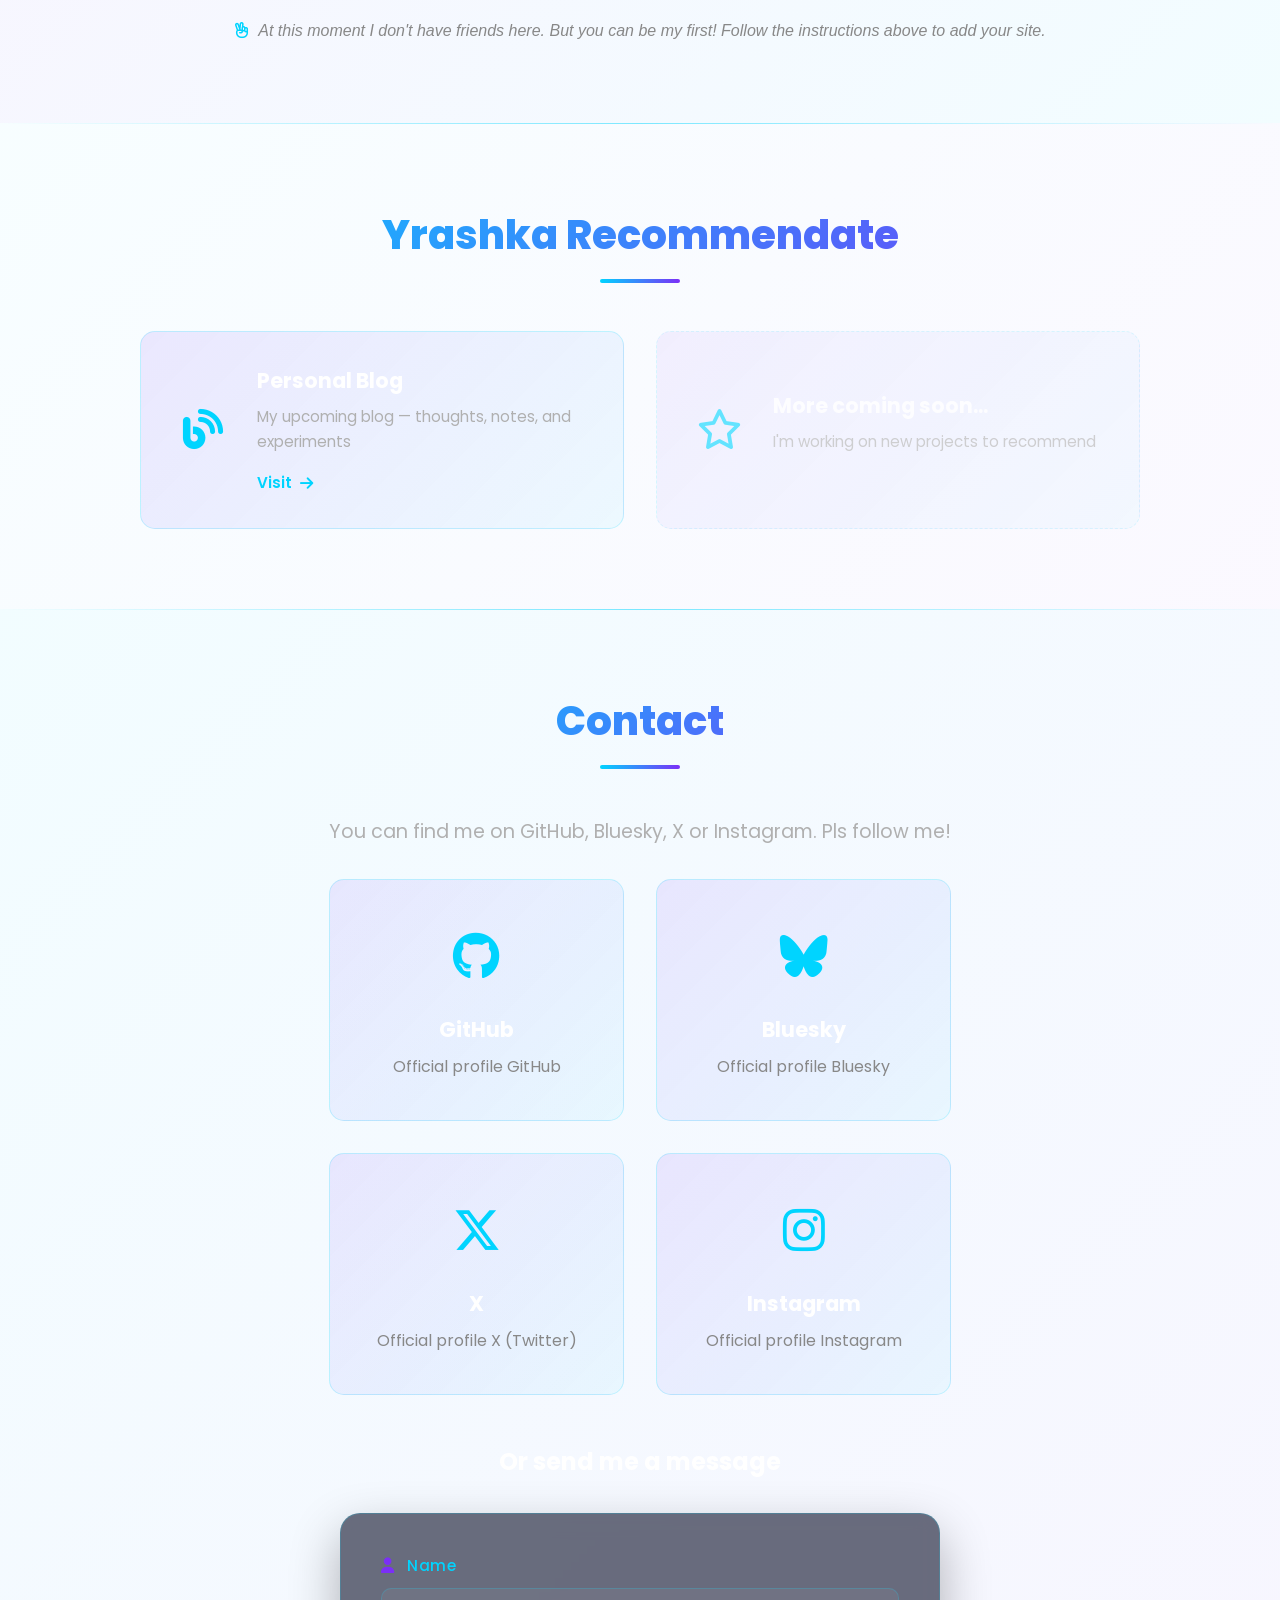
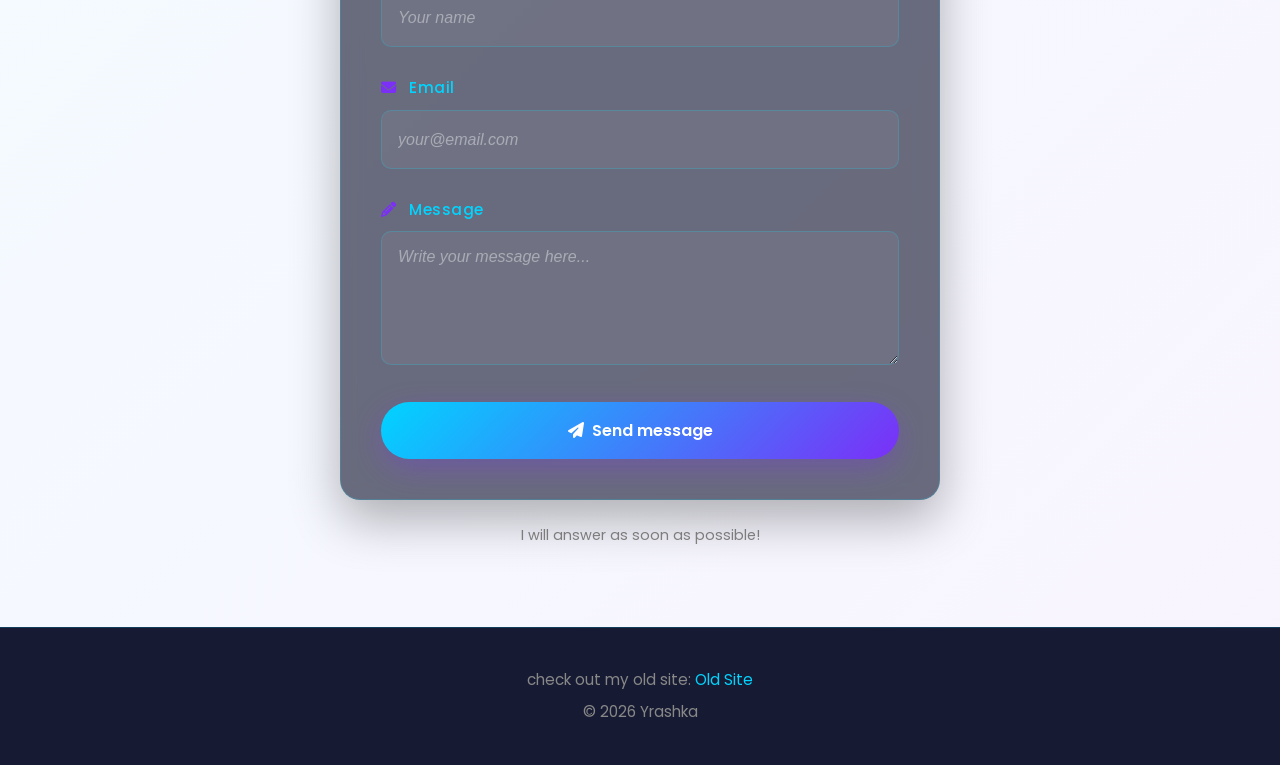
==== commit a1500730: "Added support any devices Changes: - Added support of any devices - new design - new bage for Fri" ====
--- a/index.html
+++ b/index.html
@@ -29,6 +29,8 @@
                 <li><a href="#skills" class="nav-link">Skills</a></li>
                 <li><a href="#projects" class="nav-link">Projects</a></li>
                 <li><a href="#hobbies" class="nav-link">Hobbies</a></li>
+                <li><a href="#friends" class="nav-link">Friends</a></li>
+                <li><a href="#recommendations" class="nav-link">Recommend</a></li>
                 <li><a href="#contact" class="nav-link">Contact</a></li>
             </ul>
         </nav>
@@ -39,6 +41,7 @@
             <a href="https://instagram.com/yrashka200" target="_blank" class="social-link" aria-label="Instagram"><i class="fa-brands fa-instagram"></i></a>
             <a href="https://yrashka200.github.io/blog.yrashka.github.io/" target="_blank" class="social-link" aria-label="Old Site"><i class="fa-solid fa-globe"></i></a>
         </div>
+        <div class="menu-toggle"><i class="fas fa-bars"></i></div>
     </div>
 </header>
 
@@ -308,10 +311,13 @@
 </section>
 
 
+
 <!-- Friends Section -->
 <section id="friends" class="friends">
     <div class="container">
         <h2 class="section-title">Friends</h2>
+        
+
         <div class="friends-grid">
             <!-- Yrashka's Friend Card -->
             <div class="friend-card">
@@ -320,22 +326,57 @@
                 </div>
                 <div class="friend-info">
                     <h3>Yrashka200</h3>
-                    <div class="friend-social">
+                    <p class="friend-bio">Junior Python Developer • Open Source enthusiast</p>
+                    <div class="friend-links">
                         <a href="https://github.com/Yrashka200" target="_blank" class="friend-link">
-                            <i class="fa-brands fa-github"></i> @Yrashka200
+                            <i class="fa-brands fa-github"></i> GitHub
                         </a>
-                    </div>
-                   <p class="friend-message">
-    At this moment I don't have friends. But you can be my friend! 
-    <a href="#contact" class="contact-link">Use contact to connect with me :)</a>
-</p>
-            </div>
-        </div>
-    </div>
-</section>
-
-
-
+                        <a href="https://yrashka200.github.io/blog.yrashka.github.io/" target="_blank" class="friend-link">
+                            <i class="fa-solid fa-blog"></i> Blog
+                        </a>
+                    </div>
+                </div>
+            </div>
+        </div>
+        
+        <p class="friends-note">
+            <i class="fa-regular fa-hand-peace"></i> At this moment I don't have friends here. But you can be my first! Follow the instructions above to add your site.
+        </p>
+    </div>
+</section>
+
+<!-- Recommendations Section -->
+<section id="recommendations" class="recommendations">
+    <div class="container">
+        <h2 class="section-title">Yrashka Recommendate</h2>
+        <div class="recommendations-grid">
+            <!-- Blog Card -->
+            <a href="https://yrashka200.github.io/blog.yrashka.github.io/" target="_blank" class="recommend-card">
+                <div class="recommend-icon">
+                    <i class="fa-solid fa-blog"></i>
+                </div>
+                <div class="recommend-content">
+                    <h3>Personal Blog</h3>
+                    <p>My upcoming blog — thoughts, notes, and experiments</p>
+                    <span class="recommend-link">
+                        Visit <i class="fa-solid fa-arrow-right"></i>
+                    </span>
+                </div>
+            </a>
+            
+            <!-- Placeholder for more recommendations -->
+            <div class="recommend-card placeholder">
+                <div class="recommend-icon">
+                    <i class="fa-regular fa-star"></i>
+                </div>
+                <div class="recommend-content">
+                    <h3>More coming soon...</h3>
+                    <p>I'm working on new projects to recommend</p>
+                </div>
+            </div>
+        </div>
+    </div>
+</section>
 
 <section id="contact" class="contact">
     <div class="container">
@@ -372,7 +413,6 @@
             <!-- contact form -->
             <div class="contact-form-wrapper">
                 <h3 class="form-title">Or send me a message</h3>
-                
                 
                 <div id="form-message" class="form-message" style="display: none;"></div>
                 
@@ -398,7 +438,6 @@
                         <textarea id="message" name="message" placeholder="Write your message here..." rows="4" required></textarea>
                     </div>
                     
-                    <!-- Honeypot field to prevent spam -->
                     <input type="text" name="_gotcha" style="display:none">
                     
                     <button type="submit" class="submit-btn" id="submit-btn">
@@ -416,14 +455,43 @@
 
 <footer class="footer">
     <p>check out my old site: <a href="https://yrashka2025.github.io/Web-Portfolio/" target="_blank">Old Site</a></p>
-</footer>
-
-<footer class="footer">
     <p>© 2026 Yrashka</p>
 </footer>
 
-
 <script>
+    // Mobile menu toggle
+    document.addEventListener('DOMContentLoaded', function() {
+        const menuToggle = document.querySelector('.menu-toggle');
+        const navMenu = document.querySelector('.nav-menu');
+        
+        if (menuToggle) {
+            menuToggle.addEventListener('click', function() {
+                navMenu.classList.toggle('active');
+                const icon = this.querySelector('i');
+                if (navMenu.classList.contains('active')) {
+                    icon.classList.remove('fa-bars');
+                    icon.classList.add('fa-times');
+                } else {
+                    icon.classList.remove('fa-times');
+                    icon.classList.add('fa-bars');
+                }
+            });
+        }
+        
+        // Close menu when clicking on a link
+        const navLinks = document.querySelectorAll('.nav-link');
+        navLinks.forEach(link => {
+            link.addEventListener('click', () => {
+                navMenu.classList.remove('active');
+                const icon = menuToggle.querySelector('i');
+                if (icon) {
+                    icon.classList.remove('fa-times');
+                    icon.classList.add('fa-bars');
+                }
+            });
+        });
+    });
+
     // Contact form handling
     document.getElementById('contact-form').addEventListener('submit', async function(e) {
         e.preventDefault(); 
@@ -433,7 +501,6 @@
         const messageDiv = document.getElementById('form-message');
         const submitBtn = document.getElementById('submit-btn');
         const originalBtnText = submitBtn.innerHTML;
-        
         
         submitBtn.innerHTML = '<i class="fas fa-spinner fa-spin"></i> Sending...';
         submitBtn.disabled = true;
@@ -448,11 +515,9 @@
             });
             
             if (response.ok) {
-              
                 form.reset(); 
                 showMessage('Thank you! Your message has been sent successfully. I will answer you as soon as possible.', 'success');
             } else {
-                
                 const data = await response.json();
                 if (data.errors) {
                     showMessage(data.errors.map(error => error.message).join(', '), 'error');
@@ -461,15 +526,12 @@
                 }
             }
         } catch (error) {
-            
             showMessage('Network error. Please check your connection and try again.', 'error');
         } finally {
-            
             submitBtn.innerHTML = '<i class="fas fa-paper-plane"></i> Send message';
             submitBtn.disabled = false;
         }
     });
-    
     
     function showMessage(message, type) {
         const messageDiv = document.getElementById('form-message');
@@ -477,16 +539,13 @@
         messageDiv.className = 'form-message ' + type;
         messageDiv.style.display = 'block';
         
-        
         setTimeout(() => {
             messageDiv.style.display = 'none';
         }, 5000);
         
-        
         messageDiv.scrollIntoView({ behavior: 'smooth', block: 'center' });
     }
 </script>
 
-
 </body>
 </html>
--- a/styles.css
+++ b/styles.css
@@ -1,6 +1,32 @@
 /* ========================================
-   GLOBAL STYLES & RESET
+   ADAPTIVE BASE SETTINGS
    ======================================== */
+:root {
+    --container-padding: 20px;
+    --section-padding: 80px;
+}
+
+@media (max-width: 1024px) {
+    :root {
+        --container-padding: 15px;
+        --section-padding: 60px;
+    }
+}
+
+@media (max-width: 768px) {
+    :root {
+        --container-padding: 12px;
+        --section-padding: 50px;
+    }
+}
+
+@media (max-width: 480px) {
+    :root {
+        --container-padding: 10px;
+        --section-padding: 40px;
+    }
+}
+
 * {
     margin: 0;
     padding: 0;
@@ -9,6 +35,7 @@
 
 html {
     scroll-behavior: smooth;
+    scroll-padding-top: 80px;
 }
 
 body {
@@ -24,7 +51,22 @@
 .container {
     max-width: 1200px;
     margin: 0 auto;
-    padding: 0 20px;
+    padding: 0 var(--container-padding);
+}
+
+section {
+    padding: var(--section-padding) 0;
+    position: relative;
+}
+
+section::before {
+    content: '';
+    position: absolute;
+    top: 0;
+    left: 0;
+    width: 100%;
+    height: 1px;
+    background: linear-gradient(90deg, transparent 0%, rgba(0, 212, 255, 0.5) 50%, transparent 100%);
 }
 
 /* ========================================
@@ -113,6 +155,7 @@
     justify-content: space-between;
     align-items: center;
     padding: 1rem 2rem;
+    flex-wrap: wrap;
 }
 
 .logo h1 {
@@ -170,99 +213,36 @@
 }
 
 .social-link {
+    display: inline-grid;
+    place-items: center;
+    width: 44px;
+    height: 44px;
+    border-radius: 8px;
+    background: rgba(255,255,255,0.03);
+    border: 1px solid rgba(255,255,255,0.04);
     color: #e0e0e0;
     font-size: 1.3rem;
-    transition: all 0.3s ease;
+    transition: transform 0.18s ease, background 0.18s ease, border-color 0.18s ease;
 }
 
 .social-link:hover {
-    color: #00d4ff;
-    transform: translateY(-3px) rotate(10deg);
-}
-
-/* Header - OLD STYLES (deprecated) */
-header {
-    position: fixed;
-    top: 0;
-    width: 100%;
-    background: rgba(0, 0, 0, 0.9);
-    backdrop-filter: blur(10px);
-    z-index: 1000;
-}
-
-header .container {
-    display: flex;
-    justify-content: space-between;
-    align-items: center;
-    padding: 20px;
-}
-
-header h1 {
-    font-size: 2rem;
-    font-weight: bold;
-    background: linear-gradient(45deg, #fff, #aaa);
-    -webkit-background-clip: text;
-    -webkit-text-fill-color: transparent;
-}
-
-nav ul {
-    list-style: none;
-    display: flex;
-}
-
-nav ul li {
-    margin-left: 30px;
-}
-
-nav ul li a {
-    color: #fff;
-    text-decoration: none;
-    transition: color 0.3s;
-}
-
-nav ul li a:hover {
-    color: #ccc;
-}
-
-.social-icons a {
-    color: #fff;
-    margin-left: 20px;
+    transform: translateY(-4px);
+    background: linear-gradient(90deg, rgba(0,212,255,0.12), rgba(123,47,247,0.12));
+    border-color: rgba(0,212,255,0.35);
+    color: #fff;
+}
+
+/* Mobile Menu */
+.menu-toggle {
+    display: none;
     font-size: 1.5rem;
-    transition: color 0.3s, transform 0.3s;
-}
-
-.social-icons a:hover {
-    color: #007bff;
-    transform: scale(1.1);
-}
-
-.social-icons .static:hover {
-    transform: none;
-}
-
-.bluesky-icon {
-    width: 1.5rem;
-    height: 1.5rem;
-    vertical-align: middle;
-    transition: transform 0.3s;
-}
-
-/* Sections */
-section {
-    padding: 80px 0;
-    position: relative;
-}
-
-section::before {
-    content: '';
-    position: absolute;
-    top: 0;
-    left: 0;
-    width: 100%;
-    height: 1px;
-    background: linear-gradient(90deg, transparent 0%, rgba(0, 212, 255, 0.5) 50%, transparent 100%);
-}
-
+    color: #00d4ff;
+    cursor: pointer;
+}
+
+/* ========================================
+   HERO SECTION
+   ======================================== */
 #hero {
     margin-top: 60px;
     min-height: 100vh;
@@ -356,10 +336,6 @@
 }
 
 /* Code Window Animation */
-.hero-animation {
-    animation: slideInRight 0.8s ease-out;
-}
-
 .code-window {
     background: rgba(0, 0, 0, 0.6);
     border: 1px solid rgba(0, 212, 255, 0.3);
@@ -394,19 +370,6 @@
     font-family: 'Courier New', monospace;
 }
 
-.code-window .keyword {
-    color: #7b2ff7;
-}
-
-.code-window .string {
-    color: #00ff88;
-}
-
-.code-window .comment {
-    color: #888;
-    display: block;
-}
-
 .code-window .prompt {
     color: #00d4ff;
     font-weight: 600;
@@ -440,7 +403,7 @@
 }
 
 /* ========================================
-   SECTIONS COMMON STYLES
+   SECTION TITLE
    ======================================== */
 .section-title {
     font-size: 2.5rem;
@@ -467,7 +430,89 @@
     border-radius: 2px;
 }
 
-/* Skills */
+/* ========================================
+   ABOUT SECTION
+   ======================================== */
+.about {
+    background: linear-gradient(135deg, rgba(123, 47, 247, 0.05) 0%, rgba(0, 212, 255, 0.05) 100%);
+}
+
+.about-content {
+    display: grid;
+    grid-template-columns: 1.2fr 1fr;
+    gap: 4rem;
+    align-items: center;
+}
+
+.about-text p {
+    font-size: 1.1rem;
+    color: #b0b0b0;
+    margin-bottom: 1.5rem;
+    line-height: 1.8;
+}
+
+.about-stats {
+    display: grid;
+    grid-template-columns: repeat(3, 1fr);
+    gap: 2rem;
+    margin-top: 2rem;
+}
+
+.stat {
+    text-align: center;
+    padding: 1.5rem;
+    background: rgba(0, 212, 255, 0.1);
+    border-radius: 10px;
+    border: 1px solid rgba(0, 212, 255, 0.2);
+    transition: all 0.3s ease;
+}
+
+.stat:hover {
+    background: rgba(0, 212, 255, 0.2);
+    transform: translateY(-5px);
+}
+
+.stat h3 {
+    font-size: 2.5rem;
+    color: #00d4ff;
+    margin-bottom: 0.5rem;
+}
+
+.stat p {
+    color: #888;
+    font-size: 0.95rem;
+    margin: 0;
+}
+
+.profile-card {
+    background: linear-gradient(135deg, rgba(123, 47, 247, 0.2) 0%, rgba(0, 212, 255, 0.2) 100%);
+    border: 1px solid rgba(0, 212, 255, 0.3);
+    padding: 3rem;
+    border-radius: 15px;
+    text-align: center;
+    transition: all 0.3s ease;
+}
+
+.profile-card:hover {
+    border-color: rgba(0, 212, 255, 0.6);
+    transform: translateY(-10px);
+    box-shadow: 0 20px 40px rgba(0, 212, 255, 0.2);
+}
+
+.card-icon {
+    font-size: 4rem;
+    color: #00d4ff;
+    margin-bottom: 1rem;
+}
+
+.profile-title {
+    font-size: 1.3rem;
+    color: #fff;
+}
+
+/* ========================================
+   SKILLS SECTION
+   ======================================== */
 .skills {
     background: linear-gradient(135deg, rgba(0, 212, 255, 0.03) 0%, rgba(123, 47, 247, 0.02) 100%);
     padding-bottom: 10px;
@@ -487,30 +532,111 @@
     margin-bottom: 1.2rem;
 }
 
-.skills-icons { display:flex; gap:12px; margin-top:8px; }
-.icon-box { width:48px; height:48px; display:grid; place-items:center; border-radius:10px; background:rgba(255,255,255,0.03); border:1px solid rgba(255,255,255,0.03); color:#00d4ff; }
-
-.skills-right { background: transparent; }
-.skill-list { list-style:none; padding:0; margin:0; display:flex; flex-direction:column; gap:12px; }
-
-.skill-item { display:grid; grid-template-columns: 1fr 220px; gap:12px; align-items:center; padding:12px; border-radius:10px; background: rgba(255,255,255,0.02); border:1px solid rgba(255,255,255,0.02); }
-.skill-meta { display:flex; gap:12px; align-items:center; }
-.skill-icon-box { width:44px; height:44px; display:grid; place-items:center; border-radius:8px; background:rgba(255,255,255,0.03); border:1px solid rgba(255,255,255,0.03); color:#00d4ff; }
-.skill-info strong { display:block; color:#fff; font-size:1rem; }
-.skill-desc { display:block; color:#9fb0c7; font-size:0.9rem; margin-top:4px; }
-
-.skill-meter { display:flex; flex-direction:column; gap:6px; align-items:flex-end; }
-.skill-percent { color:#bfc9d9; font-weight:700; }
-.meter { width:100%; background: rgba(255,255,255,0.03); height:12px; border-radius:999px; overflow:hidden; }
-.meter-fill { height:100%; background: linear-gradient(90deg, #00d4ff 0%, #7b2ff7 100%); transition: width 1s ease; }
-
-@media (max-width: 900px) {
-    .skills-wrap { grid-template-columns: 1fr; }
-    .skill-item { grid-template-columns: 1fr; }
-    .skill-meter { align-items:flex-start; }
-}
-
-/* Projects */
+.skills-icons { 
+    display: flex; 
+    gap: 12px; 
+    margin-top: 8px; 
+}
+
+.icon-box { 
+    width: 48px; 
+    height: 48px; 
+    display: grid; 
+    place-items: center; 
+    border-radius: 10px; 
+    background: rgba(255,255,255,0.03); 
+    border: 1px solid rgba(255,255,255,0.03); 
+    color: #00d4ff; 
+}
+
+.skills-right { 
+    background: transparent; 
+}
+
+.skill-list { 
+    list-style: none; 
+    padding: 0; 
+    margin: 0; 
+    display: flex; 
+    flex-direction: column; 
+    gap: 12px; 
+}
+
+.skill-item { 
+    display: grid; 
+    grid-template-columns: 1fr 220px; 
+    gap: 12px; 
+    align-items: center; 
+    padding: 12px; 
+    border-radius: 10px; 
+    background: rgba(255,255,255,0.02); 
+    border: 1px solid rgba(255,255,255,0.02); 
+}
+
+.skill-meta { 
+    display: flex; 
+    gap: 12px; 
+    align-items: center; 
+}
+
+.skill-icon-box { 
+    width: 44px; 
+    height: 44px; 
+    display: grid; 
+    place-items: center; 
+    border-radius: 8px; 
+    background: rgba(255,255,255,0.03); 
+    border: 1px solid rgba(255,255,255,0.03); 
+    color: #00d4ff; 
+}
+
+.skill-info strong { 
+    display: block; 
+    color: #fff; 
+    font-size: 1rem; 
+}
+
+.skill-desc { 
+    display: block; 
+    color: #9fb0c7; 
+    font-size: 0.9rem; 
+    margin-top: 4px; 
+}
+
+.skill-meter { 
+    display: flex; 
+    flex-direction: column; 
+    gap: 6px; 
+    align-items: flex-end; 
+}
+
+.skill-percent { 
+    color: #bfc9d9; 
+    font-weight: 700; 
+}
+
+.meter { 
+    width: 100%; 
+    background: rgba(255,255,255,0.03); 
+    height: 12px; 
+    border-radius: 999px; 
+    overflow: hidden; 
+}
+
+.meter-fill { 
+    height: 100%; 
+    background: linear-gradient(90deg, #00d4ff 0%, #7b2ff7 100%); 
+    transition: width 1s ease; 
+}
+
+.skill-svg { 
+    width: 36px; 
+    height: 36px; 
+}
+
+/* ========================================
+   PROJECTS SECTION
+   ======================================== */
 .projects-grid {
     display: grid;
     grid-template-columns: repeat(auto-fit, minmax(320px, 1fr));
@@ -605,85 +731,9 @@
     box-shadow: 0 10px 25px rgba(123, 47, 247, 0.4);
 }
 
-/* About Section */
-.about {
-    background: linear-gradient(135deg, rgba(123, 47, 247, 0.05) 0%, rgba(0, 212, 255, 0.05) 100%);
-}
-
-.about-content {
-    display: grid;
-    grid-template-columns: 1.2fr 1fr;
-    gap: 4rem;
-    align-items: center;
-}
-
-.about-text p {
-    font-size: 1.1rem;
-    color: #b0b0b0;
-    margin-bottom: 1.5rem;
-    line-height: 1.8;
-}
-
-.about-stats {
-    display: grid;
-    grid-template-columns: repeat(3, 1fr);
-    gap: 2rem;
-    margin-top: 2rem;
-}
-
-.stat {
-    text-align: center;
-    padding: 1.5rem;
-    background: rgba(0, 212, 255, 0.1);
-    border-radius: 10px;
-    border: 1px solid rgba(0, 212, 255, 0.2);
-    transition: all 0.3s ease;
-}
-
-.stat:hover {
-    background: rgba(0, 212, 255, 0.2);
-    transform: translateY(-5px);
-}
-
-.stat h3 {
-    font-size: 2.5rem;
-    color: #00d4ff;
-    margin-bottom: 0.5rem;
-}
-
-.stat p {
-    color: #888;
-    font-size: 0.95rem;
-    margin: 0;
-}
-
-.profile-card {
-    background: linear-gradient(135deg, rgba(123, 47, 247, 0.2) 0%, rgba(0, 212, 255, 0.2) 100%);
-    border: 1px solid rgba(0, 212, 255, 0.3);
-    padding: 3rem;
-    border-radius: 15px;
-    text-align: center;
-    transition: all 0.3s ease;
-}
-
-.profile-card:hover {
-    border-color: rgba(0, 212, 255, 0.6);
-    transform: translateY(-10px);
-    box-shadow: 0 20px 40px rgba(0, 212, 255, 0.2);
-}
-
-.card-icon {
-    font-size: 4rem;
-    color: #00d4ff;
-    margin-bottom: 1rem;
-}
-
-.profile-title {
-    font-size: 1.3rem;
-    color: #fff;
-}
-
-/* Hobbies */
+/* ========================================
+   HOBBIES SECTION
+   ======================================== */
 .hobbies {
     background: linear-gradient(135deg, rgba(123, 47, 247, 0.05) 0%, rgba(0, 212, 255, 0.05) 100%);
 }
@@ -728,31 +778,234 @@
     line-height: 1.6;
 }
 
-/* Testimonials */
-.testimonial-carousel {
+/* ========================================
+   FRIENDS SECTION
+   ======================================== */
+.friends {
+    background: linear-gradient(135deg, rgba(123, 47, 247, 0.05) 0%, rgba(0, 212, 255, 0.05) 100%);
+}
+
+.friends-request {
+    text-align: center;
+    margin-bottom: 3rem;
+    padding: 2rem;
+    background: rgba(0, 212, 255, 0.05);
+    border-radius: 15px;
+    border: 1px dashed rgba(0, 212, 255, 0.3);
+}
+
+.friends-request p {
+    color: #b0b0b0;
+    font-size: 1.1rem;
+    margin-bottom: 1.5rem;
+}
+
+.btn-outline {
+    display: inline-flex;
+    align-items: center;
+    gap: 0.8rem;
+    background: transparent;
+    border: 2px solid #00d4ff;
+    color: #00d4ff;
+    padding: 0.8rem 2rem;
+    border-radius: 30px;
+    text-decoration: none;
+    font-weight: 600;
+    transition: all 0.3s ease;
+}
+
+.btn-outline:hover {
+    background: #00d4ff;
+    color: #0a0e27;
+    transform: translateY(-3px);
+    box-shadow: 0 10px 30px rgba(0, 212, 255, 0.3);
+}
+
+.friends-grid {
+    display: grid;
+    grid-template-columns: repeat(auto-fit, minmax(350px, 1fr));
+    gap: 2rem;
+    max-width: 800px;
+    margin: 0 auto;
+}
+
+.friend-card {
+    background: linear-gradient(135deg, rgba(123, 47, 247, 0.15) 0%, rgba(0, 212, 255, 0.1) 100%);
+    border: 1px solid rgba(0, 212, 255, 0.3);
+    border-radius: 20px;
+    padding: 2rem;
     display: flex;
-    flex-direction: column;
-    gap: 20px;
-}
-
-.testimonial-item {
-    background: rgba(255, 255, 255, 0.05);
-    padding: 20px;
-    border-radius: 10px;
+    gap: 1.5rem;
+    align-items: center;
+    backdrop-filter: blur(5px);
+    transition: all 0.3s ease;
+}
+
+.friend-card:hover {
+    border-color: rgba(0, 212, 255, 0.8);
+    transform: translateY(-5px);
+    box-shadow: 0 20px 40px rgba(123, 47, 247, 0.3);
+}
+
+.friend-avatar {
+    width: 80px;
+    height: 80px;
+    min-width: 80px;
+    border-radius: 50%;
+    overflow: hidden;
+    border: 3px solid #00d4ff;
+    box-shadow: 0 0 20px rgba(0, 212, 255, 0.3);
+}
+
+.friend-avatar img {
+    width: 100%;
+    height: 100%;
+    object-fit: cover;
+}
+
+.friend-info {
+    flex: 1;
+}
+
+.friend-info h3 {
+    font-size: 1.4rem;
+    color: #fff;
+    margin-bottom: 0.3rem;
+    background: linear-gradient(135deg, #00d4ff 0%, #7b2ff7 100%);
+    -webkit-background-clip: text;
+    -webkit-text-fill-color: transparent;
+    display: inline-block;
+}
+
+.friend-bio {
+    color: #b0b0b0;
+    font-size: 0.9rem;
+    margin-bottom: 1rem;
+    line-height: 1.4;
+}
+
+.friend-links {
+    display: flex;
+    gap: 1rem;
+    flex-wrap: wrap;
+}
+
+.friend-link {
+    display: inline-flex;
+    align-items: center;
+    gap: 0.4rem;
+    background: rgba(0, 212, 255, 0.1);
+    color: #00d4ff;
+    padding: 0.4rem 1rem;
+    border-radius: 20px;
+    text-decoration: none;
+    font-size: 0.9rem;
+    border: 1px solid rgba(0, 212, 255, 0.2);
+    transition: all 0.3s ease;
+}
+
+.friend-link:hover {
+    background: rgba(0, 212, 255, 0.2);
+    transform: scale(1.05);
+    border-color: #00d4ff;
+}
+
+.friends-note {
     text-align: center;
-}
-
-.testimonial-item p:nth-child(1) {
+    margin-top: 3rem;
+    color: #888;
+    font-size: 1rem;
     font-style: italic;
-    margin-bottom: 10px;
-}
-
-.testimonial-item p:nth-child(2) {
-    opacity: 0.7;
-    font-weight: bold;
-}
-
-/* Contact Section */
+    display: flex;
+    align-items: center;
+    justify-content: center;
+    gap: 0.5rem;
+}
+
+.friends-note i {
+    color: #00d4ff;
+}
+
+/* ========================================
+   RECOMMENDATIONS SECTION
+   ======================================== */
+.recommendations {
+    background: linear-gradient(135deg, rgba(0, 212, 255, 0.03) 0%, rgba(123, 47, 247, 0.03) 100%);
+}
+
+.recommendations-grid {
+    display: grid;
+    grid-template-columns: repeat(auto-fit, minmax(300px, 1fr));
+    gap: 2rem;
+    max-width: 1000px;
+    margin: 0 auto;
+}
+
+.recommend-card {
+    background: linear-gradient(135deg, rgba(123, 47, 247, 0.1) 0%, rgba(0, 212, 255, 0.05) 100%);
+    border: 1px solid rgba(0, 212, 255, 0.2);
+    border-radius: 15px;
+    padding: 2rem;
+    text-decoration: none;
+    color: #fff;
+    display: flex;
+    gap: 1.5rem;
+    align-items: center;
+    transition: all 0.3s ease;
+}
+
+.recommend-card:hover:not(.placeholder) {
+    border-color: rgba(0, 212, 255, 0.8);
+    transform: translateY(-5px);
+    box-shadow: 0 20px 40px rgba(123, 47, 247, 0.3);
+    background: linear-gradient(135deg, rgba(123, 47, 247, 0.2) 0%, rgba(0, 212, 255, 0.1) 100%);
+}
+
+.recommend-card.placeholder {
+    opacity: 0.6;
+    cursor: default;
+    border-style: dashed;
+}
+
+.recommend-icon {
+    font-size: 2.5rem;
+    color: #00d4ff;
+    min-width: 60px;
+    text-align: center;
+}
+
+.recommend-content h3 {
+    font-size: 1.3rem;
+    margin-bottom: 0.5rem;
+    color: #fff;
+}
+
+.recommend-content p {
+    color: #b0b0b0;
+    font-size: 0.95rem;
+    margin-bottom: 1rem;
+}
+
+.recommend-link {
+    color: #00d4ff;
+    font-weight: 600;
+    display: inline-flex;
+    align-items: center;
+    gap: 0.5rem;
+    font-size: 0.95rem;
+}
+
+.recommend-link i {
+    transition: transform 0.3s ease;
+}
+
+.recommend-card:hover:not(.placeholder) .recommend-link i {
+    transform: translateX(5px);
+}
+
+/* ========================================
+   CONTACT SECTION
+   ======================================== */
 .contact {
     background: linear-gradient(135deg, rgba(0, 212, 255, 0.05) 0%, rgba(123, 47, 247, 0.05) 100%);
     min-height: 100vh;
@@ -764,18 +1017,17 @@
     text-align: center;
 }
 
-.contact-text p {
+.contact-text {
+    color: #b0b0b0;
     font-size: 1.2rem;
-    color: #b0b0b0;
-    margin-bottom: 1rem;
-    line-height: 1.8;
+    margin-bottom: 2rem;
 }
 
 .contact-links {
     display: grid;
     grid-template-columns: repeat(auto-fit, minmax(250px, 1fr));
     gap: 2rem;
-    margin-top: 3rem;
+    margin-bottom: 3rem;
 }
 
 .contact-card {
@@ -811,307 +1063,26 @@
     margin: 0;
 }
 
-/* Footer */
-.footer {
-    background: rgba(10, 14, 39, 0.95);
-    border-top: 1px solid rgba(0, 212, 255, 0.2);
-    padding: 2rem;
-    text-align: center;
-    color: #888;
-}
-
-.footer p {
-    margin: 0.5rem 0;
-    font-size: 0.95rem;
-}
-
-.heart {
-    animation: heartbeat 0.6s infinite;
-}
-
-@keyframes heartbeat {
-    0%, 100% { transform: scale(1); }
-    50% { transform: scale(1.2); }
-}
-
-/* Responsive Design */
-@media (max-width: 768px) {
-    .navbar-container {
-        flex-direction: column;
-        gap: 1rem;
-    }
-
-    .nav-menu ul {
-        flex-direction: column;
-        gap: 1rem;
-        text-align: center;
-    }
-
-    .hero .container {
-        grid-template-columns: 1fr;
-        gap: 2rem;
-    }
-
-    .hero-title {
-        font-size: 2.5rem;
-    }
-
-    .hero-subtitle {
-        font-size: 1.2rem;
-    }
-
-    .hero-buttons {
-        justify-content: center;
-    }
-
-    .section-title {
-        font-size: 2rem;
-    }
-
-    .about-content {
-        grid-template-columns: 1fr;
-        gap: 2rem;
-    }
-
-    .about-stats {
-        grid-template-columns: repeat(3, 1fr);
-        gap: 1rem;
-    }
-
-    .stat h3 {
-        font-size: 2rem;
-    }
-
-    .skills-grid,
-    .projects-grid,
-    .hobbies-grid,
-    .contact-links {
-        grid-template-columns: 1fr;
-    }
-
-    .project-card {
-        padding: 1.5rem;
-    }
-
-    .social-icons-header {
-        gap: 1rem;
-    }
-
-    .social-link {
-        font-size: 1.1rem;
-    }
-}
-
-@media (max-width: 480px) {
-    .logo h1 {
-        font-size: 1.5rem;
-    }
-
-    .nav-menu ul {
-        gap: 0.8rem;
-        font-size: 0.85rem;
-    }
-
-    .hero-title {
-        font-size: 1.8rem;
-    }
-
-    .hero-subtitle {
-        font-size: 1rem;
-    }
-
-    .hero-description {
-        font-size: 0.95rem;
-    }
-
-    .btn {
-        padding: 10px 20px;
-        font-size: 0.9rem;
-    }
-
-    .code-window {
-        display: none;
-    }
-
-    .skill-card,
-    .project-card,
-    .hobby-card,
-    .contact-card {
-        padding: 1.5rem;
-    }
-
-    .skill-icon,
-    .project-icon,
-    .hobby-icon,
-    .contact-icon {
-        font-size: 2rem;
-    }
-
-    .about-stats {
-        grid-template-columns: 1fr;
-    }
-}
-
-/* Animations & Effects */
-@keyframes fadeInUp {
-    from {
-        opacity: 0;
-        transform: translateY(30px);
-    }
-    to {
-        opacity: 1;
-        transform: translateY(0);
-    }
-}
-
-@keyframes glow {
-    0%, 100% {
-        box-shadow: 0 0 20px rgba(0, 212, 255, 0.5);
-    }
-    50% {
-        box-shadow: 0 0 40px rgba(123, 47, 247, 0.6);
-    }
-}
-
-/* Smooth scroll padding for fixed header */
-html {
-    scroll-padding-top: 80px;
-}
-
-/* Selection color */
-::selection {
-    background: linear-gradient(135deg, #00d4ff 0%, #7b2ff7 100%);
-    color: #fff;
-}
-
-::-webkit-scrollbar {
-    width: 10px;
-}
-
-::-webkit-scrollbar-track {
-    background: rgba(0, 0, 0, 0.1);
-}
-
-::-webkit-scrollbar-thumb {
-    background: linear-gradient(135deg, #00d4ff 0%, #7b2ff7 100%);
-    border-radius: 5px;
-}
-
-::-webkit-scrollbar-thumb:hover {
-    background: linear-gradient(135deg, #7b2ff7 0%, #00d4ff 100%);
-}
-
-/* Back to top button */
-.back-to-top {
-    position: fixed;
-    right: 20px;
-    bottom: 24px;
-    width: 48px;
-    height: 48px;
-    display: grid;
-    place-items: center;
-    background: linear-gradient(135deg, rgba(0,212,255,0.12), rgba(123,47,247,0.12));
-    border: 1px solid rgba(255,255,255,0.06);
-    color: #fff;
-    border-radius: 10px;
-    box-shadow: 0 8px 20px rgba(0,0,0,0.35);
-    cursor: pointer;
-    z-index: 1200;
-    transition: transform 0.15s ease, box-shadow 0.15s ease;
-}
-.back-to-top i { font-size: 1.05rem; }
-.back-to-top:hover { transform: translateY(-4px); box-shadow: 0 14px 30px rgba(0,0,0,0.45); }
-
-@media (max-width: 480px) {
-    .back-to-top { right: 12px; bottom: 16px; width: 44px; height:44px; }
-}
-
-/* ========================================
-   SKILL PROFICIENCY TABLE
-   ======================================== */
-.skill-table {
-    margin-top: 2rem;
-    background: rgba(255,255,255,0.03);
-    padding: 14px;
-    border-radius: 12px;
-    border: 1px solid rgba(0,212,255,0.06);
-}
-.skill-row {
-    display: grid;
-    grid-template-columns: 200px 70px 1fr;
-    gap: 12px;
-    align-items: center;
-    padding: 10px 6px;
-    border-bottom: 1px solid rgba(255,255,255,0.03);
-}
-.skill-row:last-child { border-bottom: 0; }
-.skill-meta { display:flex; gap:12px; align-items:center; font-weight:600; color:#fff; }
-.skill-meta i { font-size:1.4rem; color:#00d4ff; }
-.skill-emoji { font-size:1.4rem; display:inline-block; line-height:1; }
-
-/* Make social icons and skill icons appear inside square boxes */
-.social-link {
-    display: inline-grid;
-    place-items: center;
-    width: 44px;
-    height: 44px;
-    border-radius: 8px;
-    background: rgba(255,255,255,0.03);
-    border: 1px solid rgba(255,255,255,0.04);
-    color: #e0e0e0;
-    transition: transform 0.18s ease, background 0.18s ease, border-color 0.18s ease;
-}
-.social-link i { font-size: 1.15rem; }
-.social-link:hover {
-    transform: translateY(-4px);
-    background: linear-gradient(90deg, rgba(0,212,255,0.12), rgba(123,47,247,0.12));
-    border-color: rgba(0,212,255,0.35);
-    color: #fff;
-}
-
-.skill-meta i,
-.skill-emoji,
-.skill-svg {
-    display: inline-grid;
-    place-items: center;
-    width: 36px;
-    height: 36px;
-    border-radius: 8px;
-    background: rgba(255,255,255,0.03);
-    border: 1px solid rgba(255,255,255,0.03);
-    color: #00d4ff;
-    font-size: 1.1rem;
-}
-.skill-meta span { margin-left: 8px; }
-
-.skill-svg { width:36px; height:36px; }
-.skill-percent { color:#b0b0b0; font-weight:700; }
-.progress-bar { background: rgba(255,255,255,0.04); border-radius: 999px; height: 12px; overflow: hidden; }
-.progress-fill { height: 100%; background: linear-gradient(90deg, #00d4ff 0%, #7b2ff7 100%); border-radius: 999px; transition: width 1s ease; }
-
-@media (max-width: 768px) {
-    .skill-row { grid-template-columns: 1fr 60px 1fr; }
-    .skill-meta span { font-size: 0.95rem; }
-}
-
-/* ========================================
-   CONTACT FORM STYLES
-   ======================================== */
-.contact {
-    padding: 80px 0;
-    background: linear-gradient(135deg, rgba(0, 212, 255, 0.05) 0%, rgba(123, 47, 247, 0.05) 100%);
-}
-
-.contact-form {
+/* Contact Form */
+.contact-form-wrapper {
     max-width: 600px;
     margin: 0 auto;
+}
+
+.form-title {
+    font-size: 1.5rem;
+    color: #fff;
+    margin-bottom: 2rem;
+    text-align: center;
+}
+
+.contact-form {
     background: rgba(10, 14, 39, 0.6);
     backdrop-filter: blur(10px);
     padding: 2.5rem;
     border-radius: 20px;
     border: 1px solid rgba(0, 212, 255, 0.2);
     box-shadow: 0 20px 50px rgba(0, 0, 0, 0.3);
-    animation: fadeInUp 0.8s ease-out;
 }
 
 .form-group {
@@ -1179,18 +1150,9 @@
     width: 100%;
 }
 
-.submit-btn i {
-    font-size: 1.1rem;
-    transition: transform 0.3s ease;
-}
-
 .submit-btn:hover:not(:disabled) {
     transform: translateY(-3px);
     box-shadow: 0 20px 40px rgba(123, 47, 247, 0.5);
-}
-
-.submit-btn:hover:not(:disabled) i {
-    transform: translateX(5px);
 }
 
 .submit-btn:disabled {
@@ -1199,7 +1161,6 @@
     background: linear-gradient(135deg, #4a4a4a 0%, #2a2a2a 100%);
 }
 
-/* Form message styles */
 .form-message {
     max-width: 600px;
     margin: 0 auto 2rem;
@@ -1223,6 +1184,13 @@
     color: #f44336;
 }
 
+.form-note {
+    color: #888;
+    font-size: 0.9rem;
+    margin-top: 1.5rem;
+    text-align: center;
+}
+
 @keyframes slideDown {
     from {
         opacity: 0;
@@ -1234,142 +1202,373 @@
     }
 }
 
-/* Mobile responsiveness for contact form */
+/* ========================================
+   BACK TO TOP BUTTON
+   ======================================== */
+.back-to-top {
+    position: fixed;
+    right: 20px;
+    bottom: 24px;
+    width: 48px;
+    height: 48px;
+    display: grid;
+    place-items: center;
+    background: linear-gradient(135deg, rgba(0,212,255,0.12), rgba(123,47,247,0.12));
+    border: 1px solid rgba(255,255,255,0.06);
+    color: #fff;
+    border-radius: 10px;
+    box-shadow: 0 8px 20px rgba(0,0,0,0.35);
+    cursor: pointer;
+    z-index: 1200;
+    transition: transform 0.15s ease, box-shadow 0.15s ease;
+    text-decoration: none;
+}
+
+.back-to-top i { 
+    font-size: 1.05rem; 
+}
+
+.back-to-top:hover { 
+    transform: translateY(-4px); 
+    box-shadow: 0 14px 30px rgba(0,0,0,0.45); 
+}
+
+/* ========================================
+   FOOTER
+   ======================================== */
+.footer {
+    background: rgba(10, 14, 39, 0.95);
+    border-top: 1px solid rgba(0, 212, 255, 0.2);
+    padding: 2rem;
+    text-align: center;
+    color: #888;
+}
+
+.footer p {
+    margin: 0.5rem 0;
+    font-size: 0.95rem;
+}
+
+.footer a {
+    color: #00d4ff;
+    text-decoration: none;
+    transition: color 0.3s ease;
+}
+
+.footer a:hover {
+    color: #7b2ff7;
+}
+
+/* ========================================
+   SCROLLBAR
+   ======================================== */
+::-webkit-scrollbar {
+    width: 10px;
+}
+
+::-webkit-scrollbar-track {
+    background: rgba(0, 0, 0, 0.1);
+}
+
+::-webkit-scrollbar-thumb {
+    background: linear-gradient(135deg, #00d4ff 0%, #7b2ff7 100%);
+    border-radius: 5px;
+}
+
+::-webkit-scrollbar-thumb:hover {
+    background: linear-gradient(135deg, #7b2ff7 0%, #00d4ff 100%);
+}
+
+::selection {
+    background: linear-gradient(135deg, #00d4ff 0%, #7b2ff7 100%);
+    color: #fff;
+}
+
+/* ========================================
+   RESPONSIVE DESIGN
+   ======================================== */
+@media (max-width: 1200px) {
+    .projects-grid {
+        grid-template-columns: repeat(3, 1fr);
+    }
+}
+
+@media (max-width: 992px) {
+    #hero .container {
+        grid-template-columns: 1fr;
+        gap: 3rem;
+        text-align: center;
+    }
+    
+    .hero-buttons {
+        justify-content: center;
+    }
+    
+    .hero-title {
+        font-size: 2.8rem;
+    }
+    
+    .projects-grid {
+        grid-template-columns: repeat(2, 1fr);
+    }
+    
+    .about-stats {
+        grid-template-columns: repeat(3, 1fr);
+        gap: 1rem;
+    }
+    
+    .stat h3 {
+        font-size: 2rem;
+    }
+}
+
+@media (max-width: 900px) {
+    .skills-wrap {
+        grid-template-columns: 1fr;
+    }
+    
+    .skill-item {
+        grid-template-columns: 1fr;
+    }
+    
+    .skill-meter {
+        align-items: flex-start;
+    }
+}
+
 @media (max-width: 768px) {
+    .navbar-container {
+        padding: 1rem;
+    }
+    
+    .logo h1 {
+        font-size: 1.5rem;
+    }
+    
+    .menu-toggle {
+        display: block;
+        order: 3;
+    }
+    
+    .nav-menu {
+        display: none;
+        width: 100%;
+        order: 4;
+        margin-top: 1rem;
+    }
+    
+    .nav-menu.active {
+        display: block;
+    }
+    
+    .nav-menu ul {
+        flex-direction: column;
+        gap: 0;
+        background: rgba(10, 14, 39, 0.98);
+        backdrop-filter: blur(10px);
+        border-radius: 15px;
+        padding: 1rem;
+        border: 1px solid rgba(0, 212, 255, 0.2);
+    }
+    
+    .nav-menu ul li {
+        border-bottom: 1px solid rgba(255,255,255,0.05);
+    }
+    
+    .nav-menu ul li:last-child {
+        border-bottom: none;
+    }
+    
+    .nav-link {
+        display: block;
+        padding: 1rem;
+        text-align: center;
+    }
+    
+    .social-icons-header {
+        order: 2;
+        gap: 0.8rem;
+    }
+    
+    .social-link {
+        width: 36px;
+        height: 36px;
+        font-size: 1rem;
+    }
+    
+    .hero-title {
+        font-size: 2.2rem;
+    }
+    
+    .hero-subtitle {
+        font-size: 1.2rem;
+    }
+    
+    .hero-description {
+        font-size: 1rem;
+    }
+    
+    .code-window {
+        max-width: 100%;
+        font-size: 0.8rem;
+    }
+    
+    .about-content {
+        grid-template-columns: 1fr;
+        gap: 2rem;
+    }
+    
+    .about-stats {
+        grid-template-columns: repeat(2, 1fr);
+    }
+    
+    .hobbies-grid {
+        grid-template-columns: repeat(2, 1fr);
+        gap: 1.5rem;
+    }
+    
+    .hobby-card {
+        padding: 1.5rem;
+    }
+    
+    .friends-grid {
+        grid-template-columns: 1fr;
+    }
+    
+    .friend-card {
+        flex-direction: column;
+        text-align: center;
+        padding: 1.5rem;
+    }
+    
+    .friend-avatar {
+        margin: 0 auto;
+    }
+    
+    .friend-links {
+        justify-content: center;
+    }
+    
+    .friends-request {
+        padding: 1.5rem;
+    }
+    
+    .friends-request p {
+        font-size: 1rem;
+    }
+    
+    .btn-outline {
+        width: 100%;
+        justify-content: center;
+    }
+    
+    .recommendations-grid {
+        grid-template-columns: 1fr;
+    }
+    
     .contact-form {
-        padding: 1.5rem;
+        padding: 1.8rem;
         margin: 0 1rem;
+    }
+    
+    .contact-links {
+        grid-template-columns: repeat(2, 1fr);
+        gap: 1rem;
+    }
+}
+
+@media (max-width: 576px) {
+    .projects-grid {
+        grid-template-columns: 1fr;
+    }
+}
+
+@media (max-width: 480px) {
+    .logo h1 {
+        font-size: 1.2rem;
+    }
+    
+    .social-icons-header {
+        gap: 0.5rem;
+    }
+    
+    .social-link {
+        width: 32px;
+        height: 32px;
+        font-size: 0.9rem;
+    }
+    
+    .hero-title {
+        font-size: 1.8rem;
+    }
+    
+    .hero-buttons {
+        flex-direction: column;
+        gap: 1rem;
+    }
+    
+    .btn {
+        width: 100%;
+        text-align: center;
+    }
+    
+    .code-window {
+        display: none;
+    }
+    
+    .about-stats {
+        grid-template-columns: 1fr;
+    }
+    
+    .hobbies-grid {
+        grid-template-columns: 1fr;
+    }
+    
+    .friend-links {
+        flex-direction: column;
+        gap: 0.8rem;
+    }
+    
+    .friend-link {
+        width: 100%;
+        justify-content: center;
+    }
+    
+    .friends-note {
+        flex-direction: column;
+        text-align: center;
+    }
+    
+    .contact-form {
+        padding: 1.2rem;
+    }
+    
+    .contact-links {
+        grid-template-columns: 1fr;
+    }
+    
+    .form-group label {
+        font-size: 0.9rem;
     }
     
     .form-group input,
     .form-group textarea {
         padding: 0.8rem;
+        font-size: 0.95rem;
     }
     
     .submit-btn {
-        padding: 0.8rem 2rem;
-    }
-}
-
-@media (max-width: 480px) {
-    .contact-form {
-        padding: 1.2rem;
-    }
-    
-    .form-group label {
-        font-size: 0.9rem;
-    }
-}
-
-/* ========================================
-   FRIENDS SECTION
-   ======================================== */
-.friends {
-    background: linear-gradient(135deg, rgba(123, 47, 247, 0.05) 0%, rgba(0, 212, 255, 0.05) 100%);
-    padding: 80px 0;
-}
-
-.friends-grid {
-    display: flex;
-    justify-content: center;
-    align-items: center;
-}
-
-.friend-card {
-    background: linear-gradient(135deg, rgba(123, 47, 247, 0.15) 0%, rgba(0, 212, 255, 0.1) 100%);
-    border: 1px solid rgba(0, 212, 255, 0.3);
-    border-radius: 20px;
-    padding: 2.5rem;
-    max-width: 450px;
-    width: 100%;
-    text-align: center;
-    backdrop-filter: blur(5px);
-    transition: all 0.3s ease;
-}
-
-.friend-card:hover {
-    border-color: rgba(0, 212, 255, 0.8);
-    transform: translateY(-8px);
-    box-shadow: 0 25px 50px rgba(123, 47, 247, 0.4);
-}
-
-.friend-avatar {
-    width: 120px;
-    height: 120px;
-    margin: 0 auto 1.5rem;
-    border-radius: 50%;
-    overflow: hidden;
-    border: 3px solid #00d4ff;
-    box-shadow: 0 0 25px rgba(0, 212, 255, 0.5);
-}
-
-.friend-avatar img {
-    width: 100%;
-    height: 100%;
-    object-fit: cover;
-}
-
-.friend-info h3 {
-    font-size: 1.8rem;
-    color: #fff;
-    margin-bottom: 0.5rem;
-    background: linear-gradient(135deg, #00d4ff 0%, #7b2ff7 100%);
-    -webkit-background-clip: text;
-    -webkit-text-fill-color: transparent;
-    display: inline-block;
-}
-
-.friend-social {
-    margin: 1.2rem 0;
-}
-
-.friend-link {
-    display: inline-flex;
-    align-items: center;
-    gap: 0.6rem;
-    background: rgba(0, 212, 255, 0.1);
-    color: #00d4ff;
-    padding: 0.6rem 1.2rem;
-    border-radius: 30px;
-    text-decoration: none;
-    font-size: 1rem;
-    border: 1px solid rgba(0, 212, 255, 0.3);
-    transition: all 0.3s ease;
-}
-
-.friend-link:hover {
-    background: rgba(0, 212, 255, 0.2);
-    transform: scale(1.05);
-    border-color: #00d4ff;
-    box-shadow: 0 5px 20px rgba(0, 212, 255, 0.3);
-}
-
-.friend-link i {
-    font-size: 1.2rem;
-}
-
-.friend-message {
-    color: #b0b0b0;
-    font-size: 1rem;
-    line-height: 1.6;
-    margin-top: 1rem;
-    font-style: italic;
-    border-top: 1px dashed rgba(255,255,255,0.1);
-    padding-top: 1.2rem;
-}
-
-/* Responsive */
-@media (max-width: 480px) {
-    .friend-card {
-        padding: 1.8rem;
-    }
-    
-    .friend-avatar {
-        width: 100px;
-        height: 100px;
-    }
-    
-    .friend-info h3 {
-        font-size: 1.5rem;
+        padding: 0.9rem;
+    }
+    
+    .back-to-top {
+        width: 38px;
+        height: 38px;
+        right: 10px;
+        bottom: 15px;
+    }
+    
+    .footer p {
+        font-size: 0.8rem;
     }
 }
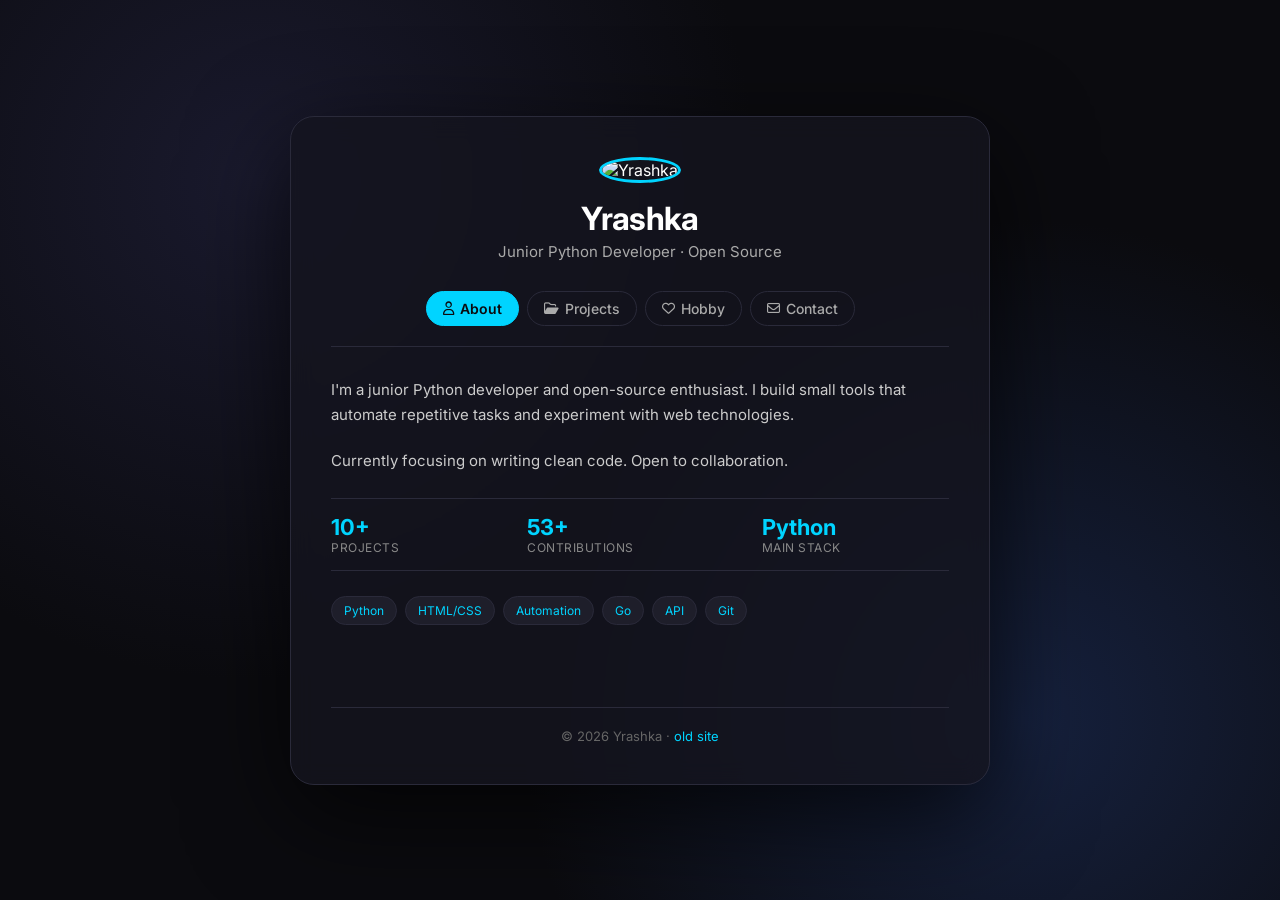
==== commit 340f1106: "Changed full version Added new UI, more compact and stylish style" ====
--- a/index.html
+++ b/index.html
@@ -1,551 +1,249 @@
-<!DOCTYPE html>
-<html lang="en">
-<head>
-    <meta charset="UTF-8">
-    <meta name="viewport" content="width=device-width, initial-scale=1.0">
-    <title>Yrashka – Portfolio & Bio</title>
-
-    <meta name="description" content="Portfolio of Yrashka — junior Python developer">
-    <meta name="author" content="Yrashka">
-
-    <link rel="stylesheet" href="styles.css">
-    <link href="https://fonts.googleapis.com/css2?family=Poppins:wght@300;400;500;600;700;800&display=swap" rel="stylesheet">
-    <link rel="stylesheet" href="https://cdnjs.cloudflare.com/ajax/libs/font-awesome/6.7.0/css/all.min.css">
-
-    <link rel="icon" href="favicon.ico">
-</head>
-<body>
-
-<div class="stars"></div>
-
-<header class="navbar">
-    <div class="container navbar-container">
-        <div class="logo">
-            <h1>Yrashka</h1>
-        </div>
-        <nav class="nav-menu">
-            <ul>
-                <li><a href="#about" class="nav-link">About</a></li>
-                <li><a href="#skills" class="nav-link">Skills</a></li>
-                <li><a href="#projects" class="nav-link">Projects</a></li>
-                <li><a href="#hobbies" class="nav-link">Hobbies</a></li>
-                <li><a href="#friends" class="nav-link">Friends</a></li>
-                <li><a href="#recommendations" class="nav-link">Recommend</a></li>
-                <li><a href="#contact" class="nav-link">Contact</a></li>
-            </ul>
-        </nav>
-        <div class="social-icons-header">
-            <a href="https://github.com/Yrashka200" target="_blank" class="social-link" aria-label="GitHub"><i class="fa-brands fa-github"></i></a>
-            <a href="https://bsky.app" target="_blank" class="social-link" aria-label="Bluesky"><i class="fa-brands fa-bluesky"></i></a>
-            <a href="https://x.com/Yrashka200" target="_blank" class="social-link" aria-label="X"><i class="fa-brands fa-x-twitter"></i></a>
-            <a href="https://instagram.com/yrashka200" target="_blank" class="social-link" aria-label="Instagram"><i class="fa-brands fa-instagram"></i></a>
-            <a href="https://yrashka200.github.io/blog.yrashka.github.io/" target="_blank" class="social-link" aria-label="Old Site"><i class="fa-solid fa-globe"></i></a>
-        </div>
-        <div class="menu-toggle"><i class="fas fa-bars"></i></div>
-    </div>
-</header>
-
-<section id="hero" class="hero">
-    <div class="container">
-        <div class="hero-content">
-            <div class="hero-text">
-                <h2 class="hero-title">Hi, I'm <span class="gradient-text">Yrashka</span></h2>
-                <p class="hero-subtitle">Junior Python Developer</p>
-                <p class="hero-description">Open Source enthusiast and developer</p>
-
-                <div class="hero-buttons">
-                    <a href="#projects" class="btn btn-primary">View Projects</a>
-                    <a href="#contact" class="btn btn-secondary">Get in touch</a>
-                </div>
-            </div>
-
-            <div class="hero-animation code-window">
-                <div class="code-header">
-                    <span></span><span></span><span></span>
-                </div>
-                <pre><code><span class="prompt">user@127.0.0.1:~$</span> ./profile.sh
-<span class="output">name:    Yrashka</span>
-<span class="output">role:    Junior Python Developer</span>
-<span class="output">skills:  Python • HTML • CSS • Go</span>
-<span class="output">focus:   Automation • Web • Open-source</span>
-<span class="output">status:  Ready to code ✓</span>
-<span class="prompt">user@127.0.0.1:~$</span> _
-                </code></pre>
-            </div>
-        </div>
-    </div>
-</section>
-
-<section id="about" class="about">
-    <div class="container">
-        <h2 class="section-title">About Me</h2>
-
-        <div class="about-content">
-            <div class="about-text">
-                <p>I'm a junior developer working mainly with Python. I enjoy creating small tools that automate repetitive tasks, and I'm learning web development to make polished UIs for my projects.</p>
-                <p>Currently I'm focusing on writing clean, testable code and improving my front-end skills with HTML & CSS. I'm open to collaboration and freelance work.</p>
-
-                <div class="about-stats">
-                    <div class="stat">
-                        <h3>10+</h3>
-                        <p>Personal projects</p>
-                    </div>
-                    <div class="stat">
-                        <h3>53</h3>
-                        <p>Open-source contribution</p>
-                    </div>
-                    <div class="stat">
-                        <h3>Python</h3>
-                        <p>Main language</p>
-                    </div>
-                </div>
-            </div>
-
-            <aside class="profile-card">
-                <div class="card-icon"> <i class="fas fa-user"></i> </div>
-                <h3 class="profile-title">Yrashka</h3>
-                <p style="color:#b0b0b0; margin-top:8px;">Junior Python Developer • Automation • Web</p>
-                <p style="color:#b0b0b0; margin-top:12px;">Location: nowhere. I'm IT student</p>
-                <div style="margin-top:18px; display:flex; gap:10px; justify-content:center;">
-                    <a class="btn btn-primary" href="#projects">Projects</a>
-                    <a class="btn btn-secondary" href="#contact">Contact</a>
-                </div>
-            </aside>
-        </div>
-    </div>
-</section>
-
-<section id="skills" class="skills">
-    <div class="container">
-        <h2 class="section-title">Skills</h2>
-
-        <div class="skills-wrap">
-            <div class="skills-left">
-                <p class="skills-intro">Core technologies I work with daily. I build scripts, small services and front-end interfaces — focusing on maintainable, testable code.</p>
-                <div class="skills-icons">
-                    <div class="icon-box"><i class="fab fa-python"></i></div>
-                    <div class="icon-box"><i class="fab fa-html5"></i></div>
-                    <div class="icon-box"><i class="fa-brands fa-css3-alt"></i></div>
-                    <div class="icon-box"><svg class="skill-svg" viewBox="0 0 64 64" xmlns="http://www.w3.org/2000/svg" aria-hidden="true"><circle cx="32" cy="32" r="28" fill="#00d4ff"/></svg></div>
-                </div>
-            </div>
-
-            <div class="skills-right">
-                <ul class="skill-list">
-                    <li class="skill-item">
-                        <div class="skill-meta">
-                            <div class="skill-icon-box"><i class="fab fa-python"></i></div>
-                            <div class="skill-info"><strong>Python</strong><span class="skill-desc">Scripting, automation, small web backends</span></div>
-                        </div>
-                        <div class="skill-meter">
-                            <div class="skill-percent">99%</div>
-                            <div class="meter"><div class="meter-fill" style="width:99%"></div></div>
-                        </div>
-                    </li>
-
-                    <li class="skill-item">
-                        <div class="skill-meta">
-                            <div class="skill-icon-box"><i class="fab fa-html5"></i></div>
-                            <div class="skill-info"><strong>HTML</strong><span class="skill-desc">Semantic, accessible markup</span></div>
-                        </div>
-                        <div class="skill-meter">
-                            <div class="skill-percent">100%</div>
-                            <div class="meter"><div class="meter-fill" style="width:100%"></div></div>
-                        </div>
-                    </li>
-
-                    <li class="skill-item">
-                        <div class="skill-meta">
-                            <div class="skill-icon-box"><i class="fa-brands fa-css3-alt"></i></div>
-                            <div class="skill-info"><strong>CSS</strong><span class="skill-desc">Responsive layouts, modern effects</span></div>
-                        </div>
-                        <div class="skill-meter">
-                            <div class="skill-percent">10%</div>
-                            <div class="meter"><div class="meter-fill" style="width:10%"></div></div>
-                        </div>
-                    </li>
-
-                    <li class="skill-item">
-                        <div class="skill-meta">
-                            <div class="skill-icon-box"><svg class="skill-svg" viewBox="0 0 64 64" xmlns="http://www.w3.org/2000/svg" role="img" aria-label="Go gopher"><g fill="none" fill-rule="evenodd"><circle cx="32" cy="32" r="28" fill="#00d4ff"/><ellipse cx="22" cy="26" rx="5" ry="6" fill="#fff"/><ellipse cx="42" cy="26" rx="5" ry="6" fill="#fff"/><circle cx="22" cy="26" r="2" fill="#000"/><circle cx="42" cy="26" r="2" fill="#000"/><path d="M24 40c2 4 8 4 10 0" stroke="#fff" stroke-width="3" stroke-linecap="round"/></g></svg></div>
-                            <div class="skill-info"><strong>Go</strong><span class="skill-desc">Learning basics</span></div>
-                        </div>
-                        <div class="skill-meter">
-                            <div class="skill-percent">10%</div>
-                            <div class="meter"><div class="meter-fill" style="width:10%"></div></div>
-                        </div>
-                    </li>
-                </ul>
-            </div>
-        </div>
-    </div>
-</section>
-
-<section id="projects" class="projects">
-    <div class="container">
-        <h2 class="section-title">Projects</h2>
-        <div class="projects-grid">
-            <article class="project-card">
-                <div class="project-header">
-                    <div class="project-icon"><i class="fas fa-comments"></i></div>
-                    <div class="project-badge">Python</div>
-                </div>
-                <h3>Py-anime-Chat</h3>
-                <p>Chat bot with anime-themed interface and interactions. Built for conversational AI and entertainment.</p>
-                <div class="project-tech">
-                    <span class="tech-tag">Python</span>
-                    <span class="tech-tag">Bot</span>
-                    <span class="tech-tag">Chat</span>
-                </div>
-                <a href="https://github.com/Yrashka200/Py-anime-Chat" target="_blank" class="project-link">View on GitHub</a>
-            </article>
-
-            <article class="project-card">
-                <div class="project-header">
-                    <div class="project-icon"><i class="fas fa-list-check"></i></div>
-                    <div class="project-badge">Python</div>
-                </div>
-                <h3>PyOrganizer</h3>
-                <p>Personal organization and task management tool. Keep your files and tasks organized efficiently.</p>
-                <div class="project-tech">
-                    <span class="tech-tag">Python</span>
-                    <span class="tech-tag">Organization</span>
-                </div>
-                <a href="https://github.com/Yrashka200/PyOrganizer-" target="_blank" class="project-link">View on GitHub</a>
-            </article>
-
-            <article class="project-card">
-                <div class="project-header">
-                    <div class="project-icon"><i class="fas fa-robot"></i></div>
-                    <div class="project-badge">Python</div>
-                </div>
-                <h3>Brawl Stars Profile Bot</h3>
-                <p>Telegram bot for fetching and displaying Brawl Stars player profiles and stats in real-time.</p>
-                <div class="project-tech">
-                    <span class="tech-tag">Python</span>
-                    <span class="tech-tag">Telegram Bot</span>
-                    <span class="tech-tag">API</span>
-                </div>
-                <a href="https://github.com/Yrashka200/Brawl-Stars-Profile-bot" target="_blank" class="project-link">View on GitHub</a>
-            </article>
-
-            <article class="project-card">
-                <div class="project-header">
-                    <div class="project-icon"><i class="fas fa-broom"></i></div>
-                    <div class="project-badge">Python</div>
-                </div>
-                <h3>PC Cleaner</h3>
-                <p>Automated utility to clean and optimize your computer. Remove junk files and boost performance.</p>
-                <div class="project-tech">
-                    <span class="tech-tag">Python</span>
-                    <span class="tech-tag">Automation</span>
-                    <span class="tech-tag">Utils</span>
-                </div>
-                <a href="https://github.com/Yrashka200/Pc-Cleaner" target="_blank" class="project-link">View on GitHub</a>
-            </article>
-
-            <article class="project-card">
-                <div class="project-header">
-                    <div class="project-icon"><i class="fas fa-image"></i></div>
-                    <div class="project-badge">Python</div>
-                </div>
-                <h3>PyASCII</h3>
-                <p>Convert images to beautiful ASCII art. Transform any image into text-based art with customizable settings.</p>
-                <div class="project-tech">
-                    <span class="tech-tag">Python</span>
-                    <span class="tech-tag">Image Processing</span>
-                    <span class="tech-tag">Art</span>
-                </div>
-                <a href="https://github.com/Yrashka200/PyASCII" target="_blank" class="project-link">View on GitHub</a>
-            </article>
-
-            <article class="project-card">
-                <div class="project-header">
-                    <div class="project-icon"><i class="fas fa-lightbulb"></i></div>
-                    <div class="project-badge">Python</div>
-                </div>
-                <h3>Python Project Ideas Generator</h3>
-                <p>AI-powered tool that generates creative Python project ideas with difficulty levels and descriptions.</p>
-                <div class="project-tech">
-                    <span class="tech-tag">Python</span>
-                    <span class="tech-tag">Generator</span>
-                    <span class="tech-tag">Learning</span>
-                </div>
-                <a href="https://github.com/Yrashka200/Python-Project-Ideas-Generator" target="_blank" class="project-link">View on GitHub</a>
-            </article>
-        </div>
-    </div>
-</section>
-
-<section id="hobbies" class="hobbies">
-    <div class="container">
-        <h2 class="section-title">Hobbies</h2>
-        <div class="hobbies-grid">
-            <div class="hobby-card">
-                <div class="hobby-icon"><i class="fas fa-gamepad"></i></div>
-                <h3>Gaming</h3>
-                <p>Sometimes i play games to relax and unwind after long coding sessions.</p>
-            </div>
-            <div class="hobby-card">
-                <div class="hobby-icon"><i class="fas fa-music"></i></div>
-                <h3>Music</h3>
-                <p>I like listening to music 24/7 to stay motivated and focused.</p>
-            </div>
-            <div class="hobby-card">
-                <div class="hobby-icon"><i class="fas fa-book"></i></div>
-                <h3>Learning</h3>
-                <p>Every day i tried to learn something new and improve my skills.</p>
-            </div>
-            <div class="hobby-card">
-                <div class="hobby-icon"><i class="fas fa-code"></i></div>
-                <h3>Programming</h3>
-                <p>Building scripts, experimenting with new libraries and solving problems.</p>
-            </div>
-            <div class="hobby-card">
-                <div class="hobby-icon"><i class="fas fa-mug-hot"></i></div>
-                <h3>Coffee</h3>
-                <p>Good coffee keeps long coding sessions enjoyable and focused ☕</p>
-            </div>
-        </div>
-    </div>
-</section>
-
-
-
-<!-- Friends Section -->
-<section id="friends" class="friends">
-    <div class="container">
-        <h2 class="section-title">Friends</h2>
-        
-
-        <div class="friends-grid">
-            <!-- Yrashka's Friend Card -->
-            <div class="friend-card">
-                <div class="friend-avatar">
-                    <img src="https://avatars.githubusercontent.com/u/259258104?v=4" alt="Yrashka200">
-                </div>
-                <div class="friend-info">
-                    <h3>Yrashka200</h3>
-                    <p class="friend-bio">Junior Python Developer • Open Source enthusiast</p>
-                    <div class="friend-links">
-                        <a href="https://github.com/Yrashka200" target="_blank" class="friend-link">
-                            <i class="fa-brands fa-github"></i> GitHub
-                        </a>
-                        <a href="https://yrashka200.github.io/blog.yrashka.github.io/" target="_blank" class="friend-link">
-                            <i class="fa-solid fa-blog"></i> Blog
-                        </a>
-                    </div>
-                </div>
-            </div>
-        </div>
-        
-        <p class="friends-note">
-            <i class="fa-regular fa-hand-peace"></i> At this moment I don't have friends here. But you can be my first! Follow the instructions above to add your site.
-        </p>
-    </div>
-</section>
-
-<!-- Recommendations Section -->
-<section id="recommendations" class="recommendations">
-    <div class="container">
-        <h2 class="section-title">Yrashka Recommendate</h2>
-        <div class="recommendations-grid">
-            <!-- Blog Card -->
-            <a href="https://yrashka200.github.io/blog.yrashka.github.io/" target="_blank" class="recommend-card">
-                <div class="recommend-icon">
-                    <i class="fa-solid fa-blog"></i>
-                </div>
-                <div class="recommend-content">
-                    <h3>Personal Blog</h3>
-                    <p>My upcoming blog — thoughts, notes, and experiments</p>
-                    <span class="recommend-link">
-                        Visit <i class="fa-solid fa-arrow-right"></i>
-                    </span>
-                </div>
-            </a>
-            
-            <!-- Placeholder for more recommendations -->
-            <div class="recommend-card placeholder">
-                <div class="recommend-icon">
-                    <i class="fa-regular fa-star"></i>
-                </div>
-                <div class="recommend-content">
-                    <h3>More coming soon...</h3>
-                    <p>I'm working on new projects to recommend</p>
-                </div>
-            </div>
-        </div>
-    </div>
-</section>
-
-<section id="contact" class="contact">
-    <div class="container">
-        <h2 class="section-title">Contact</h2>
-        <div class="contact-content">
-            <p class="contact-text">You can find me on GitHub, Bluesky, X or Instagram. Pls follow me!</p>
-
-            <div class="contact-links">
-                <a class="contact-card" href="https://github.com/Yrashka200" target="_blank">
-                    <div class="contact-icon"><i class="fa-brands fa-github"></i></div>
-                    <h3>GitHub</h3>
-                    <p>Official profile GitHub</p>
-                </a>
-
-                <a class="contact-card" href="https://bsky.app" target="_blank">
-                    <div class="contact-icon"><i class="fa-brands fa-bluesky"></i></div>
-                    <h3>Bluesky</h3>
-                    <p>Official profile Bluesky</p>
-                </a>
-
-                <a class="contact-card" href="https://x.com/Yrashka200" target="_blank">
-                    <div class="contact-icon"><i class="fa-brands fa-x-twitter"></i></div>
-                    <h3>X</h3>
-                    <p>Official profile X (Twitter)</p>
-                </a>
-
-                <a class="contact-card" href="https://instagram.com/yrashka200" target="_blank">
-                    <div class="contact-icon"><i class="fa-brands fa-instagram"></i></div>
-                    <h3>Instagram</h3>
-                    <p>Official profile Instagram</p>
-                </a>
-            </div>
-
-            <!-- contact form -->
-            <div class="contact-form-wrapper">
-                <h3 class="form-title">Or send me a message</h3>
-                
-                <div id="form-message" class="form-message" style="display: none;"></div>
-                
-                <form action="https://formspree.io/f/xjgejlzk" method="POST" class="contact-form">
-                    <div class="form-group">
-                        <label for="name">
-                            <i class="fas fa-user"></i> Name
-                        </label>
-                        <input type="text" id="name" name="name" placeholder="Your name" required>
-                    </div>
-                    
-                    <div class="form-group">
-                        <label for="email">
-                            <i class="fas fa-envelope"></i> Email
-                        </label>
-                        <input type="email" id="email" name="email" placeholder="your@email.com" required>
-                    </div>
-                    
-                    <div class="form-group">
-                        <label for="message">
-                            <i class="fas fa-pencil-alt"></i> Message
-                        </label>
-                        <textarea id="message" name="message" placeholder="Write your message here..." rows="4" required></textarea>
-                    </div>
-                    
-                    <input type="text" name="_gotcha" style="display:none">
-                    
-                    <button type="submit" class="submit-btn" id="submit-btn">
-                        <i class="fas fa-paper-plane"></i> Send message
-                    </button>
-                </form>
-                
-                <p class="form-note">I will answer as soon as possible!</p>
-            </div>
-        </div>
-    </div>
-</section>
-
-<a href="#hero" class="back-to-top" aria-label="Back to top" role="button" title="Back to top"><i class="fas fa-arrow-up" aria-hidden="true"></i></a>
-
-<footer class="footer">
-    <p>check out my old site: <a href="https://yrashka2025.github.io/Web-Portfolio/" target="_blank">Old Site</a></p>
-    <p>© 2026 Yrashka</p>
-</footer>
-
-<script>
-    // Mobile menu toggle
-    document.addEventListener('DOMContentLoaded', function() {
-        const menuToggle = document.querySelector('.menu-toggle');
-        const navMenu = document.querySelector('.nav-menu');
-        
-        if (menuToggle) {
-            menuToggle.addEventListener('click', function() {
-                navMenu.classList.toggle('active');
-                const icon = this.querySelector('i');
-                if (navMenu.classList.contains('active')) {
-                    icon.classList.remove('fa-bars');
-                    icon.classList.add('fa-times');
-                } else {
-                    icon.classList.remove('fa-times');
-                    icon.classList.add('fa-bars');
-                }
-            });
-        }
-        
-        // Close menu when clicking on a link
-        const navLinks = document.querySelectorAll('.nav-link');
-        navLinks.forEach(link => {
-            link.addEventListener('click', () => {
-                navMenu.classList.remove('active');
-                const icon = menuToggle.querySelector('i');
-                if (icon) {
-                    icon.classList.remove('fa-times');
-                    icon.classList.add('fa-bars');
-                }
-            });
-        });
-    });
-
-    // Contact form handling
-    document.getElementById('contact-form').addEventListener('submit', async function(e) {
-        e.preventDefault(); 
-        
-        const form = e.target;
-        const formData = new FormData(form);
-        const messageDiv = document.getElementById('form-message');
-        const submitBtn = document.getElementById('submit-btn');
-        const originalBtnText = submitBtn.innerHTML;
-        
-        submitBtn.innerHTML = '<i class="fas fa-spinner fa-spin"></i> Sending...';
-        submitBtn.disabled = true;
-        
-        try {
-            const response = await fetch(form.action, {
-                method: 'POST',
-                body: formData,
-                headers: {
-                    'Accept': 'application/json'
-                }
-            });
-            
-            if (response.ok) {
-                form.reset(); 
-                showMessage('Thank you! Your message has been sent successfully. I will answer you as soon as possible.', 'success');
-            } else {
-                const data = await response.json();
-                if (data.errors) {
-                    showMessage(data.errors.map(error => error.message).join(', '), 'error');
-                } else {
-                    showMessage('Oops! Something went wrong. Please try again.', 'error');
-                }
-            }
-        } catch (error) {
-            showMessage('Network error. Please check your connection and try again.', 'error');
-        } finally {
-            submitBtn.innerHTML = '<i class="fas fa-paper-plane"></i> Send message';
-            submitBtn.disabled = false;
-        }
-    });
-    
-    function showMessage(message, type) {
-        const messageDiv = document.getElementById('form-message');
-        messageDiv.textContent = message;
-        messageDiv.className = 'form-message ' + type;
-        messageDiv.style.display = 'block';
-        
-        setTimeout(() => {
-            messageDiv.style.display = 'none';
-        }, 5000);
-        
-        messageDiv.scrollIntoView({ behavior: 'smooth', block: 'center' });
-    }
-</script>
-
-</body>
+<!DOCTYPE html>
+<html lang="en">
+<head>
+    <meta charset="UTF-8">
+    <meta name="viewport" content="width=device-width, initial-scale=1.0">
+    <title>Yrashka · card</title>
+
+    <link href="https://fonts.googleapis.com/css2?family=Inter:wght@300;400;500;600;700&display=swap" rel="stylesheet">
+    <link rel="stylesheet" href="https://cdnjs.cloudflare.com/ajax/libs/font-awesome/6.7.0/css/all.min.css">
+    <link rel="stylesheet" href="styles.css">
+</head>
+<body>
+
+<div class="card">
+    
+    
+    <div class="profile">
+        <img class="avatar" src="https://avatars.githubusercontent.com/u/259258104?v=4" alt="Yrashka">
+        <h1>Yrashka</h1>
+        <p class="tag">Junior Python Developer · Open Source</p>
+    </div>
+
+   
+    <div class="nav-tabs">
+        <button class="tab-btn active" onclick="switchTab('about')">
+            <i class="fa-regular fa-user"></i> About
+        </button>
+        <button class="tab-btn" onclick="switchTab('projects')">
+            <i class="fa-regular fa-folder-open"></i> Projects
+        </button>
+        <button class="tab-btn" onclick="switchTab('hobby')">
+            <i class="fa-regular fa-heart"></i> Hobby
+        </button>
+        <button class="tab-btn" onclick="switchTab('contact')">
+            <i class="fa-regular fa-envelope"></i> Contact
+        </button>
+    </div>
+
+    
+    <div class="tab-content">
+        
+        
+        <div id="about" class="tab-pane active">
+            <div class="about-text">
+                <p>I'm a junior Python developer and open-source enthusiast. I build small tools that automate repetitive tasks and experiment with web technologies.</p>
+                <p>Currently focusing on writing clean code. Open to collaboration.</p>
+            </div>
+
+            <div class="stats-mini">
+                <div class="stat-item">
+                    <span class="stat-value">10+</span>
+                    <span class="stat-label">Projects</span>
+                </div>
+                <div class="stat-item">
+                    <span class="stat-value">53+</span>
+                    <span class="stat-label">Contributions</span>
+                </div>
+                <div class="stat-item">
+                    <span class="stat-value">Python</span>
+                    <span class="stat-label">Main stack</span>
+                </div>
+            </div>
+
+            <div class="skills-mini">
+                <span class="skill-tag">Python</span>
+                <span class="skill-tag">HTML/CSS</span>
+                <span class="skill-tag">Automation</span>
+                <span class="skill-tag">Go</span>
+                <span class="skill-tag">API</span>
+                <span class="skill-tag">Git</span>
+            </div>
+        </div> 
+
+        
+        <div id="projects" class="tab-pane">
+            <div class="projects-grid">
+                <a href="https://github.com/Yrashka200/PyASCII" target="_blank" class="project-card">
+                    <h3><i class="fa-regular fa-image"></i> PyASCII</h3>
+                    <p>Convert images to ASCII art</p>
+                    <div class="project-tech">
+                        <span>Python</span>
+                    </div>
+                </a>
+                <a href="https://github.com/Yrashka200/Pc-Cleaner" target="_blank" class="project-card">
+                    <h3><i class="fa-regular fa-trash-can"></i> PC Cleaner</h3>
+                    <p>Automated junk cleaner</p>
+                    <div class="project-tech">
+                        <span>Python</span>
+                    </div>
+                </a>
+                <a href="https://github.com/Yrashka200/Brawl-Stars-Profile-bot" target="_blank" class="project-card">
+                    <h3><i class="fa-regular fa-robot"></i> Brawl Bot</h3>
+                    <p>Telegram bot for stats</p>
+                    <div class="project-tech">
+                        <span>Python</span>
+                        <span>API</span>
+                    </div>
+                </a>
+                <a href="https://github.com/Yrashka200/PyOrganizer-" target="_blank" class="project-card">
+                    <h3><i class="fa-regular fa-list-check"></i> PyOrganizer</h3>
+                    <p>Task management tool</p>
+                    <div class="project-tech">
+                        <span>Python</span>
+                        <span>CLI</span>
+                    </div>
+                </a>
+                <a href="https://github.com/Yrashka200/Python-Project-Ideas-Generator" target="_blank" class="project-card">
+                    <h3><i class="fa-regular fa-lightbulb"></i> Ideas Gen</h3>
+                    <p>Generate project ideas</p>
+                    <div class="project-tech">
+                        <span>Python</span>
+                    </div>
+                </a>
+                <a href="https://github.com/Yrashka200/Py-anime-Chat" target="_blank" class="project-card">
+                    <h3><i class="fa-regular fa-comments"></i> Py-anime-Chat</h3>
+                    <p>Chat bot with anime interface</p>
+                    <div class="project-tech">
+                        <span>Python</span>
+                        <span>Bot</span>
+                    </div>
+                </a>
+            </div>
+        </div> 
+
+        
+        <div id="hobby" class="tab-pane">
+            <div class="hobby-grid">
+                <div class="hobby-item">
+                    <div class="hobby-icon"><i class="fa-solid fa-gamepad"></i></div>
+                    <div class="hobby-content">
+                        <h3>Gaming</h3>
+                        <p>Sometimes I play games to relax after coding sessions</p>
+                    </div>
+                </div>
+                <div class="hobby-item">
+                    <div class="hobby-icon"><i class="fa-solid fa-headphones"></i></div>
+                    <div class="hobby-content">
+                        <h3>Music</h3>
+                        <p>Listening to music 24/7 to stay focused</p>
+                    </div>
+                </div>
+                <div class="hobby-item">
+                    <div class="hobby-icon"><i class="fa-solid fa-book-open"></i></div>
+                    <div class="hobby-content">
+                        <h3>Learning</h3>
+                        <p>Every day I try to learn something new</p>
+                    </div>
+                </div>
+                <div class="hobby-item">
+                    <div class="hobby-icon"><i class="fa-solid fa-mug-hot"></i></div>
+                    <div class="hobby-content">
+                        <h3>Coffee</h3>
+                        <p>Good coffee keeps long coding sessions enjoyable</p>
+                    </div>
+                </div>
+                <div class="hobby-item">
+                    <div class="hobby-icon"><i class="fa-solid fa-code"></i></div>
+                    <div class="hobby-content">
+                        <h3>Open Source</h3>
+                        <p>Contributing to projects and learning from others</p>
+                    </div>
+                </div>
+            </div>
+        </div> 
+
+        
+        <div id="contact" class="tab-pane">
+            <div class="contact-links">
+                <a href="https://github.com/Yrashka200" target="_blank" class="contact-card">
+                    <div class="contact-icon"><i class="fa-brands fa-github"></i></div>
+                    <h3>GitHub</h3>
+                    <p>@Yrashka200</p>
+                </a>
+                <a href="https://bsky.app/profile/yrashka.bsky.social" target="_blank" class="contact-card">
+                    <div class="contact-icon"><i class="fa-brands fa-bluesky"></i></div>
+                    <h3>Bluesky</h3>
+                    <p>@yrashka</p>
+                </a>
+                <a href="https://x.com/Yrashka200" target="_blank" class="contact-card">
+                    <div class="contact-icon"><i class="fa-brands fa-x-twitter"></i></div>
+                    <h3>X</h3>
+                    <p>@Yrashka200</p>
+                </a>
+                <a href="https://instagram.com/yrashka200" target="_blank" class="contact-card">
+                    <div class="contact-icon"><i class="fa-brands fa-instagram"></i></div>
+                    <h3>Instagram</h3>
+                    <p>@yrashka200</p>
+                </a>
+                <a href="https://yrashka200.github.io/blog.yrashka.github.io/" target="_blank" class="contact-card">
+                    <div class="contact-icon"><i class="fa-solid fa-blog"></i></div>
+                    <h3>Blog</h3>
+                    <p>My blog</p>
+                </a>
+            </div>
+
+            <p class="contact-text">Or send me a message — I'll answer asap</p>
+            
+            <form class="form" action="https://formspree.io/f/xjgejlzk" method="POST">
+                <div class="form-row">
+                    <input type="text" name="name" placeholder="Your name" required>
+                    <input type="email" name="email" placeholder="Your email" required>
+                </div>
+                
+                <textarea name="message" placeholder="Your message..." required></textarea>
+                
+                <button type="submit">
+                    <i class="fa-regular fa-paper-plane"></i> Send Message
+                </button>
+            </form>
+        </div> 
+    </div> 
+
+   
+    <div class="footer">
+        © 2026 Yrashka · <a href="https://yrashka2025.github.io/Web-Portfolio/" target="_blank">old site</a>
+    </div>
+</div> 
+
+<script>
+    function switchTab(tabId) {
+        
+        document.querySelectorAll('.tab-pane').forEach(pane => {
+            pane.classList.remove('active');
+        });
+        
+      
+        document.getElementById(tabId).classList.add('active');
+        
+        
+        document.querySelectorAll('.tab-btn').forEach(btn => {
+            btn.classList.remove('active');
+        });
+        
+        
+        event.currentTarget.classList.add('active');
+    }
+
+
+    window.addEventListener('resize', function() {
+        if (window.innerWidth < 380) {
+            document.body.classList.add('tiny-screen');
+        } else {
+            document.body.classList.remove('tiny-screen');
+        }
+    });
+</script>
+
+</body>
 </html>
--- a/styles.css
+++ b/styles.css
@@ -1,1574 +1,653 @@
-/* ========================================
-   ADAPTIVE BASE SETTINGS
-   ======================================== */
-:root {
-    --container-padding: 20px;
-    --section-padding: 80px;
-}
-
-@media (max-width: 1024px) {
-    :root {
-        --container-padding: 15px;
-        --section-padding: 60px;
-    }
-}
-
-@media (max-width: 768px) {
-    :root {
-        --container-padding: 12px;
-        --section-padding: 50px;
-    }
-}
-
-@media (max-width: 480px) {
-    :root {
-        --container-padding: 10px;
-        --section-padding: 40px;
-    }
-}
-
-* {
-    margin: 0;
-    padding: 0;
-    box-sizing: border-box;
-}
-
-html {
-    scroll-behavior: smooth;
-    scroll-padding-top: 80px;
-}
-
-body {
-    font-family: 'Poppins', sans-serif;
-    background: linear-gradient(135deg, #0a0e27 0%, #16213e 50%, #0f3460 100%);
-    background-attachment: fixed;
-    color: #e0e0e0;
-    line-height: 1.6;
-    overflow-x: hidden;
-    min-height: 100vh;
-}
-
-.container {
-    max-width: 1200px;
-    margin: 0 auto;
-    padding: 0 var(--container-padding);
-}
-
-section {
-    padding: var(--section-padding) 0;
-    position: relative;
-}
-
-section::before {
-    content: '';
-    position: absolute;
-    top: 0;
-    left: 0;
-    width: 100%;
-    height: 1px;
-    background: linear-gradient(90deg, transparent 0%, rgba(0, 212, 255, 0.5) 50%, transparent 100%);
-}
-
-/* ========================================
-   ANIMATED BACKGROUND STARS
-   ======================================== */
-.stars {
-    position: fixed;
-    top: 0;
-    left: 0;
-    width: 100%;
-    height: 100%;
-    pointer-events: none;
-    z-index: -1;
-    overflow: hidden;
-}
-
-.stars::before,
-.stars::after {
-    content: '';
-    position: absolute;
-    width: 2px;
-    height: 2px;
-    background: white;
-    box-shadow: 
-        100px 100px 0 white,
-        200px 150px 0 white,
-        300px 200px 0 white,
-        150px 250px 0 white,
-        250px 300px 0 white,
-        400px 100px 0 white,
-        350px 350px 0 white,
-        500px 200px 0 white,
-        450px 400px 0 white,
-        600px 150px 0 white,
-        550px 300px 0 white,
-        700px 400px 0 white,
-        800px 100px 0 white,
-        750px 250px 0 white,
-        900px 350px 0 white,
-        100px 500px 0 white,
-        300px 550px 0 white,
-        500px 500px 0 white,
-        700px 600px 0 white,
-        900px 700px 0 white;
-    animation: twinkle 3s infinite;
-}
-
-.stars::after {
-    width: 1px;
-    height: 1px;
-    box-shadow: 
-        50px 50px 0 rgba(255,255,255,0.8),
-        120px 80px 0 rgba(255,255,255,0.7),
-        180px 120px 0 rgba(255,255,255,0.9),
-        220px 200px 0 rgba(255,255,255,0.6),
-        350px 150px 0 rgba(255,255,255,0.8),
-        420px 280px 0 rgba(255,255,255,0.7),
-        600px 100px 0 rgba(255,255,255,0.9),
-        680px 300px 0 rgba(255,255,255,0.6),
-        800px 200px 0 rgba(255,255,255,0.8),
-        950px 400px 0 rgba(255,255,255,0.7);
-    animation: twinkle 4s infinite reverse;
-}
-
-@keyframes twinkle {
-    0%, 100% { opacity: 0.5; }
-    50% { opacity: 1; }
-}
-
-/* ========================================
-   HEADER & NAVIGATION
-   ======================================== */
-header.navbar {
-    position: fixed;
-    top: 0;
-    width: 100%;
-    background: rgba(10, 14, 39, 0.95);
-    backdrop-filter: blur(10px);
-    border-bottom: 1px solid rgba(255, 255, 255, 0.1);
-    z-index: 1000;
-    box-shadow: 0 2px 20px rgba(0, 0, 0, 0.3);
-}
-
-.navbar-container {
-    display: flex;
-    justify-content: space-between;
-    align-items: center;
-    padding: 1rem 2rem;
-    flex-wrap: wrap;
-}
-
-.logo h1 {
-    font-size: 2rem;
-    font-weight: 800;
-    background: linear-gradient(135deg, #00d4ff 0%, #7b2ff7 100%);
-    -webkit-background-clip: text;
-    -webkit-text-fill-color: transparent;
-    background-clip: text;
-    letter-spacing: 2px;
-    transition: transform 0.3s ease;
-}
-
-.logo h1:hover {
-    transform: scale(1.05);
-}
-
-.nav-menu ul {
-    display: flex;
-    list-style: none;
-    gap: 2rem;
-}
-
-.nav-link {
-    color: #e0e0e0;
-    text-decoration: none;
-    font-weight: 500;
-    position: relative;
-    transition: color 0.3s ease;
-    font-size: 0.95rem;
-}
-
-.nav-link::after {
-    content: '';
-    position: absolute;
-    width: 0;
-    height: 2px;
-    bottom: -5px;
-    left: 0;
-    background: linear-gradient(90deg, #00d4ff 0%, #7b2ff7 100%);
-    transition: width 0.3s ease;
-}
-
-.nav-link:hover {
-    color: #00d4ff;
-}
-
-.nav-link:hover::after {
-    width: 100%;
-}
-
-.social-icons-header {
-    display: flex;
-    gap: 1.5rem;
-}
-
-.social-link {
-    display: inline-grid;
-    place-items: center;
-    width: 44px;
-    height: 44px;
-    border-radius: 8px;
-    background: rgba(255,255,255,0.03);
-    border: 1px solid rgba(255,255,255,0.04);
-    color: #e0e0e0;
-    font-size: 1.3rem;
-    transition: transform 0.18s ease, background 0.18s ease, border-color 0.18s ease;
-}
-
-.social-link:hover {
-    transform: translateY(-4px);
-    background: linear-gradient(90deg, rgba(0,212,255,0.12), rgba(123,47,247,0.12));
-    border-color: rgba(0,212,255,0.35);
-    color: #fff;
-}
-
-/* Mobile Menu */
-.menu-toggle {
-    display: none;
-    font-size: 1.5rem;
-    color: #00d4ff;
-    cursor: pointer;
-}
-
-/* ========================================
-   HERO SECTION
-   ======================================== */
-#hero {
-    margin-top: 60px;
-    min-height: 100vh;
-    display: flex;
-    align-items: center;
-    justify-content: center;
-    padding: 60px 0;
-    background: linear-gradient(135deg, transparent 0%, rgba(123, 47, 247, 0.1) 100%);
-}
-
-#hero .container {
-    display: grid;
-    grid-template-columns: 1fr 1fr;
-    gap: 4rem;
-    align-items: center;
-}
-
-.hero-text {
-    animation: slideInLeft 0.8s ease-out;
-}
-
-.hero-title {
-    font-size: 3.5rem;
-    font-weight: 800;
-    line-height: 1.2;
-    margin-bottom: 1rem;
-    color: #fff;
-}
-
-.gradient-text {
-    background: linear-gradient(135deg, #00d4ff 0%, #7b2ff7 100%);
-    -webkit-background-clip: text;
-    -webkit-text-fill-color: transparent;
-    background-clip: text;
-    text-shadow: none;
-}
-
-.hero-subtitle {
-    font-size: 1.5rem;
-    color: #7b2ff7;
-    margin-bottom: 1rem;
-    font-weight: 600;
-}
-
-.hero-description {
-    font-size: 1.1rem;
-    color: #b0b0b0;
-    margin-bottom: 2rem;
-    line-height: 1.8;
-}
-
-.hero-buttons {
-    display: flex;
-    gap: 1.5rem;
-    flex-wrap: wrap;
-}
-
-.btn {
-    display: inline-block;
-    padding: 12px 32px;
-    border-radius: 50px;
-    text-decoration: none;
-    font-weight: 600;
-    transition: all 0.3s ease;
-    border: 2px solid transparent;
-    cursor: pointer;
-    font-size: 1rem;
-}
-
-.btn-primary {
-    background: linear-gradient(135deg, #00d4ff 0%, #7b2ff7 100%);
-    color: #fff;
-    box-shadow: 0 10px 30px rgba(123, 47, 247, 0.3);
-}
-
-.btn-primary:hover {
-    transform: translateY(-3px);
-    box-shadow: 0 20px 50px rgba(123, 47, 247, 0.5);
-}
-
-.btn-secondary {
-    background: transparent;
-    color: #00d4ff;
-    border: 2px solid #00d4ff;
-}
-
-.btn-secondary:hover {
-    background: #00d4ff;
-    color: #0a0e27;
-    transform: translateY(-3px);
-}
-
-/* Code Window Animation */
-.code-window {
-    background: rgba(0, 0, 0, 0.6);
-    border: 1px solid rgba(0, 212, 255, 0.3);
-    border-radius: 10px;
-    overflow: hidden;
-    box-shadow: 0 20px 60px rgba(0, 0, 0, 0.4);
-}
-
-.code-header {
-    background: linear-gradient(90deg, #00d4ff 0%, #7b2ff7 100%);
-    padding: 10px 15px;
-    display: flex;
-    gap: 8px;
-}
-
-.code-header span {
-    width: 12px;
-    height: 12px;
-    border-radius: 50%;
-    background: rgba(255, 255, 255, 0.5);
-}
-
-.code-window pre {
-    padding: 20px;
-    overflow-x: auto;
-    font-size: 0.9rem;
-    line-height: 1.6;
-}
-
-.code-window code {
-    color: #00d4ff;
-    font-family: 'Courier New', monospace;
-}
-
-.code-window .prompt {
-    color: #00d4ff;
-    font-weight: 600;
-}
-
-.code-window .output {
-    color: #00ff88;
-    display: block;
-}
-
-@keyframes slideInLeft {
-    from {
-        opacity: 0;
-        transform: translateX(-50px);
-    }
-    to {
-        opacity: 1;
-        transform: translateX(0);
-    }
-}
-
-@keyframes slideInRight {
-    from {
-        opacity: 0;
-        transform: translateX(50px);
-    }
-    to {
-        opacity: 1;
-        transform: translateX(0);
-    }
-}
-
-/* ========================================
-   SECTION TITLE
-   ======================================== */
-.section-title {
-    font-size: 2.5rem;
-    font-weight: 800;
-    margin-bottom: 3rem;
-    text-align: center;
-    background: linear-gradient(135deg, #00d4ff 0%, #7b2ff7 100%);
-    -webkit-background-clip: text;
-    -webkit-text-fill-color: transparent;
-    background-clip: text;
-    position: relative;
-    padding-bottom: 1rem;
-}
-
-.section-title::after {
-    content: '';
-    position: absolute;
-    width: 80px;
-    height: 4px;
-    background: linear-gradient(90deg, #00d4ff 0%, #7b2ff7 100%);
-    bottom: 0;
-    left: 50%;
-    transform: translateX(-50%);
-    border-radius: 2px;
-}
-
-/* ========================================
-   ABOUT SECTION
-   ======================================== */
-.about {
-    background: linear-gradient(135deg, rgba(123, 47, 247, 0.05) 0%, rgba(0, 212, 255, 0.05) 100%);
-}
-
-.about-content {
-    display: grid;
-    grid-template-columns: 1.2fr 1fr;
-    gap: 4rem;
-    align-items: center;
-}
-
-.about-text p {
-    font-size: 1.1rem;
-    color: #b0b0b0;
-    margin-bottom: 1.5rem;
-    line-height: 1.8;
-}
-
-.about-stats {
-    display: grid;
-    grid-template-columns: repeat(3, 1fr);
-    gap: 2rem;
-    margin-top: 2rem;
-}
-
-.stat {
-    text-align: center;
-    padding: 1.5rem;
-    background: rgba(0, 212, 255, 0.1);
-    border-radius: 10px;
-    border: 1px solid rgba(0, 212, 255, 0.2);
-    transition: all 0.3s ease;
-}
-
-.stat:hover {
-    background: rgba(0, 212, 255, 0.2);
-    transform: translateY(-5px);
-}
-
-.stat h3 {
-    font-size: 2.5rem;
-    color: #00d4ff;
-    margin-bottom: 0.5rem;
-}
-
-.stat p {
-    color: #888;
-    font-size: 0.95rem;
-    margin: 0;
-}
-
-.profile-card {
-    background: linear-gradient(135deg, rgba(123, 47, 247, 0.2) 0%, rgba(0, 212, 255, 0.2) 100%);
-    border: 1px solid rgba(0, 212, 255, 0.3);
-    padding: 3rem;
-    border-radius: 15px;
-    text-align: center;
-    transition: all 0.3s ease;
-}
-
-.profile-card:hover {
-    border-color: rgba(0, 212, 255, 0.6);
-    transform: translateY(-10px);
-    box-shadow: 0 20px 40px rgba(0, 212, 255, 0.2);
-}
-
-.card-icon {
-    font-size: 4rem;
-    color: #00d4ff;
-    margin-bottom: 1rem;
-}
-
-.profile-title {
-    font-size: 1.3rem;
-    color: #fff;
-}
-
-/* ========================================
-   SKILLS SECTION
-   ======================================== */
-.skills {
-    background: linear-gradient(135deg, rgba(0, 212, 255, 0.03) 0%, rgba(123, 47, 247, 0.02) 100%);
-    padding-bottom: 10px;
-}
-
-.skills-wrap {
-    display: grid;
-    grid-template-columns: 1fr 1.4fr;
-    gap: 2.5rem;
-    align-items: start;
-}
-
-.skills-left .skills-intro {
-    color: #bfc9d9;
-    font-size: 1.05rem;
-    line-height: 1.6;
-    margin-bottom: 1.2rem;
-}
-
-.skills-icons { 
-    display: flex; 
-    gap: 12px; 
-    margin-top: 8px; 
-}
-
-.icon-box { 
-    width: 48px; 
-    height: 48px; 
-    display: grid; 
-    place-items: center; 
-    border-radius: 10px; 
-    background: rgba(255,255,255,0.03); 
-    border: 1px solid rgba(255,255,255,0.03); 
-    color: #00d4ff; 
-}
-
-.skills-right { 
-    background: transparent; 
-}
-
-.skill-list { 
-    list-style: none; 
-    padding: 0; 
-    margin: 0; 
-    display: flex; 
-    flex-direction: column; 
-    gap: 12px; 
-}
-
-.skill-item { 
-    display: grid; 
-    grid-template-columns: 1fr 220px; 
-    gap: 12px; 
-    align-items: center; 
-    padding: 12px; 
-    border-radius: 10px; 
-    background: rgba(255,255,255,0.02); 
-    border: 1px solid rgba(255,255,255,0.02); 
-}
-
-.skill-meta { 
-    display: flex; 
-    gap: 12px; 
-    align-items: center; 
-}
-
-.skill-icon-box { 
-    width: 44px; 
-    height: 44px; 
-    display: grid; 
-    place-items: center; 
-    border-radius: 8px; 
-    background: rgba(255,255,255,0.03); 
-    border: 1px solid rgba(255,255,255,0.03); 
-    color: #00d4ff; 
-}
-
-.skill-info strong { 
-    display: block; 
-    color: #fff; 
-    font-size: 1rem; 
-}
-
-.skill-desc { 
-    display: block; 
-    color: #9fb0c7; 
-    font-size: 0.9rem; 
-    margin-top: 4px; 
-}
-
-.skill-meter { 
-    display: flex; 
-    flex-direction: column; 
-    gap: 6px; 
-    align-items: flex-end; 
-}
-
-.skill-percent { 
-    color: #bfc9d9; 
-    font-weight: 700; 
-}
-
-.meter { 
-    width: 100%; 
-    background: rgba(255,255,255,0.03); 
-    height: 12px; 
-    border-radius: 999px; 
-    overflow: hidden; 
-}
-
-.meter-fill { 
-    height: 100%; 
-    background: linear-gradient(90deg, #00d4ff 0%, #7b2ff7 100%); 
-    transition: width 1s ease; 
-}
-
-.skill-svg { 
-    width: 36px; 
-    height: 36px; 
-}
-
-/* ========================================
-   PROJECTS SECTION
-   ======================================== */
-.projects-grid {
-    display: grid;
-    grid-template-columns: repeat(auto-fit, minmax(320px, 1fr));
-    gap: 2.5rem;
-}
-
-.project-card {
-    background: linear-gradient(135deg, rgba(0, 212, 255, 0.08) 0%, rgba(123, 47, 247, 0.08) 100%);
-    border: 1px solid rgba(0, 212, 255, 0.2);
-    padding: 2.5rem;
-    border-radius: 15px;
-    transition: all 0.3s ease;
-    display: flex;
-    flex-direction: column;
-    height: 100%;
-}
-
-.project-card:hover {
-    border-color: rgba(0, 212, 255, 0.6);
-    transform: translateY(-10px);
-    box-shadow: 0 20px 50px rgba(123, 47, 247, 0.3);
-    background: linear-gradient(135deg, rgba(0, 212, 255, 0.15) 0%, rgba(123, 47, 247, 0.15) 100%);
-}
-
-.project-header {
-    display: flex;
-    justify-content: space-between;
-    align-items: flex-start;
-    margin-bottom: 1.5rem;
-}
-
-.project-icon {
-    font-size: 2.5rem;
-    color: #00d4ff;
-}
-
-.project-badge {
-    background: linear-gradient(135deg, #00d4ff 0%, #7b2ff7 100%);
-    color: #fff;
-    padding: 0.3rem 0.8rem;
-    border-radius: 20px;
-    font-size: 0.75rem;
-    font-weight: 700;
-}
-
-.project-card h3 {
-    font-size: 1.4rem;
-    color: #fff;
-    margin-bottom: 1rem;
-}
-
-.project-card p {
-    color: #b0b0b0;
-    margin-bottom: 1rem;
-    flex-grow: 1;
-    line-height: 1.6;
-}
-
-.project-tech {
-    display: flex;
-    flex-wrap: wrap;
-    gap: 0.5rem;
-    margin: 1rem 0;
-}
-
-.tech-tag {
-    background: rgba(0, 212, 255, 0.1);
-    color: #00d4ff;
-    padding: 0.3rem 0.8rem;
-    border-radius: 15px;
-    font-size: 0.8rem;
-    border: 1px solid rgba(0, 212, 255, 0.3);
-}
-
-.project-link {
-    display: inline-flex;
-    align-items: center;
-    gap: 0.5rem;
-    background: linear-gradient(135deg, #00d4ff 0%, #7b2ff7 100%);
-    color: #fff;
-    padding: 0.7rem 1.5rem;
-    border-radius: 25px;
-    text-decoration: none;
-    font-weight: 600;
-    transition: all 0.3s ease;
-    margin-top: auto;
-    width: fit-content;
-}
-
-.project-link:hover {
-    transform: translateX(5px);
-    box-shadow: 0 10px 25px rgba(123, 47, 247, 0.4);
-}
-
-/* ========================================
-   HOBBIES SECTION
-   ======================================== */
-.hobbies {
-    background: linear-gradient(135deg, rgba(123, 47, 247, 0.05) 0%, rgba(0, 212, 255, 0.05) 100%);
-}
-
-.hobbies-grid {
-    display: grid;
-    grid-template-columns: repeat(auto-fit, minmax(250px, 1fr));
-    gap: 2rem;
-}
-
-.hobby-card {
-    background: linear-gradient(135deg, rgba(123, 47, 247, 0.1) 0%, rgba(0, 212, 255, 0.05) 100%);
-    border: 1px solid rgba(0, 212, 255, 0.2);
-    padding: 2rem;
-    border-radius: 15px;
-    text-align: center;
-    transition: all 0.3s ease;
-}
-
-.hobby-card:hover {
-    background: linear-gradient(135deg, rgba(123, 47, 247, 0.2) 0%, rgba(0, 212, 255, 0.1) 100%);
-    border-color: rgba(0, 212, 255, 0.6);
-    transform: translateY(-10px);
-    box-shadow: 0 15px 40px rgba(0, 212, 255, 0.2);
-}
-
-.hobby-icon {
-    font-size: 2.5rem;
-    color: #00d4ff;
-    margin-bottom: 1rem;
-}
-
-.hobby-card h3 {
-    font-size: 1.2rem;
-    color: #fff;
-    margin-bottom: 0.8rem;
-}
-
-.hobby-card p {
-    color: #b0b0b0;
-    font-size: 0.95rem;
-    line-height: 1.6;
-}
-
-/* ========================================
-   FRIENDS SECTION
-   ======================================== */
-.friends {
-    background: linear-gradient(135deg, rgba(123, 47, 247, 0.05) 0%, rgba(0, 212, 255, 0.05) 100%);
-}
-
-.friends-request {
-    text-align: center;
-    margin-bottom: 3rem;
-    padding: 2rem;
-    background: rgba(0, 212, 255, 0.05);
-    border-radius: 15px;
-    border: 1px dashed rgba(0, 212, 255, 0.3);
-}
-
-.friends-request p {
-    color: #b0b0b0;
-    font-size: 1.1rem;
-    margin-bottom: 1.5rem;
-}
-
-.btn-outline {
-    display: inline-flex;
-    align-items: center;
-    gap: 0.8rem;
-    background: transparent;
-    border: 2px solid #00d4ff;
-    color: #00d4ff;
-    padding: 0.8rem 2rem;
-    border-radius: 30px;
-    text-decoration: none;
-    font-weight: 600;
-    transition: all 0.3s ease;
-}
-
-.btn-outline:hover {
-    background: #00d4ff;
-    color: #0a0e27;
-    transform: translateY(-3px);
-    box-shadow: 0 10px 30px rgba(0, 212, 255, 0.3);
-}
-
-.friends-grid {
-    display: grid;
-    grid-template-columns: repeat(auto-fit, minmax(350px, 1fr));
-    gap: 2rem;
-    max-width: 800px;
-    margin: 0 auto;
-}
-
-.friend-card {
-    background: linear-gradient(135deg, rgba(123, 47, 247, 0.15) 0%, rgba(0, 212, 255, 0.1) 100%);
-    border: 1px solid rgba(0, 212, 255, 0.3);
-    border-radius: 20px;
-    padding: 2rem;
-    display: flex;
-    gap: 1.5rem;
-    align-items: center;
-    backdrop-filter: blur(5px);
-    transition: all 0.3s ease;
-}
-
-.friend-card:hover {
-    border-color: rgba(0, 212, 255, 0.8);
-    transform: translateY(-5px);
-    box-shadow: 0 20px 40px rgba(123, 47, 247, 0.3);
-}
-
-.friend-avatar {
-    width: 80px;
-    height: 80px;
-    min-width: 80px;
-    border-radius: 50%;
-    overflow: hidden;
-    border: 3px solid #00d4ff;
-    box-shadow: 0 0 20px rgba(0, 212, 255, 0.3);
-}
-
-.friend-avatar img {
-    width: 100%;
-    height: 100%;
-    object-fit: cover;
-}
-
-.friend-info {
-    flex: 1;
-}
-
-.friend-info h3 {
-    font-size: 1.4rem;
-    color: #fff;
-    margin-bottom: 0.3rem;
-    background: linear-gradient(135deg, #00d4ff 0%, #7b2ff7 100%);
-    -webkit-background-clip: text;
-    -webkit-text-fill-color: transparent;
-    display: inline-block;
-}
-
-.friend-bio {
-    color: #b0b0b0;
-    font-size: 0.9rem;
-    margin-bottom: 1rem;
-    line-height: 1.4;
-}
-
-.friend-links {
-    display: flex;
-    gap: 1rem;
-    flex-wrap: wrap;
-}
-
-.friend-link {
-    display: inline-flex;
-    align-items: center;
-    gap: 0.4rem;
-    background: rgba(0, 212, 255, 0.1);
-    color: #00d4ff;
-    padding: 0.4rem 1rem;
-    border-radius: 20px;
-    text-decoration: none;
-    font-size: 0.9rem;
-    border: 1px solid rgba(0, 212, 255, 0.2);
-    transition: all 0.3s ease;
-}
-
-.friend-link:hover {
-    background: rgba(0, 212, 255, 0.2);
-    transform: scale(1.05);
-    border-color: #00d4ff;
-}
-
-.friends-note {
-    text-align: center;
-    margin-top: 3rem;
-    color: #888;
-    font-size: 1rem;
-    font-style: italic;
-    display: flex;
-    align-items: center;
-    justify-content: center;
-    gap: 0.5rem;
-}
-
-.friends-note i {
-    color: #00d4ff;
-}
-
-/* ========================================
-   RECOMMENDATIONS SECTION
-   ======================================== */
-.recommendations {
-    background: linear-gradient(135deg, rgba(0, 212, 255, 0.03) 0%, rgba(123, 47, 247, 0.03) 100%);
-}
-
-.recommendations-grid {
-    display: grid;
-    grid-template-columns: repeat(auto-fit, minmax(300px, 1fr));
-    gap: 2rem;
-    max-width: 1000px;
-    margin: 0 auto;
-}
-
-.recommend-card {
-    background: linear-gradient(135deg, rgba(123, 47, 247, 0.1) 0%, rgba(0, 212, 255, 0.05) 100%);
-    border: 1px solid rgba(0, 212, 255, 0.2);
-    border-radius: 15px;
-    padding: 2rem;
-    text-decoration: none;
-    color: #fff;
-    display: flex;
-    gap: 1.5rem;
-    align-items: center;
-    transition: all 0.3s ease;
-}
-
-.recommend-card:hover:not(.placeholder) {
-    border-color: rgba(0, 212, 255, 0.8);
-    transform: translateY(-5px);
-    box-shadow: 0 20px 40px rgba(123, 47, 247, 0.3);
-    background: linear-gradient(135deg, rgba(123, 47, 247, 0.2) 0%, rgba(0, 212, 255, 0.1) 100%);
-}
-
-.recommend-card.placeholder {
-    opacity: 0.6;
-    cursor: default;
-    border-style: dashed;
-}
-
-.recommend-icon {
-    font-size: 2.5rem;
-    color: #00d4ff;
-    min-width: 60px;
-    text-align: center;
-}
-
-.recommend-content h3 {
-    font-size: 1.3rem;
-    margin-bottom: 0.5rem;
-    color: #fff;
-}
-
-.recommend-content p {
-    color: #b0b0b0;
-    font-size: 0.95rem;
-    margin-bottom: 1rem;
-}
-
-.recommend-link {
-    color: #00d4ff;
-    font-weight: 600;
-    display: inline-flex;
-    align-items: center;
-    gap: 0.5rem;
-    font-size: 0.95rem;
-}
-
-.recommend-link i {
-    transition: transform 0.3s ease;
-}
-
-.recommend-card:hover:not(.placeholder) .recommend-link i {
-    transform: translateX(5px);
-}
-
-/* ========================================
-   CONTACT SECTION
-   ======================================== */
-.contact {
-    background: linear-gradient(135deg, rgba(0, 212, 255, 0.05) 0%, rgba(123, 47, 247, 0.05) 100%);
-    min-height: 100vh;
-    display: flex;
-    align-items: center;
-}
-
-.contact-content {
-    text-align: center;
-}
-
-.contact-text {
-    color: #b0b0b0;
-    font-size: 1.2rem;
-    margin-bottom: 2rem;
-}
-
-.contact-links {
-    display: grid;
-    grid-template-columns: repeat(auto-fit, minmax(250px, 1fr));
-    gap: 2rem;
-    margin-bottom: 3rem;
-}
-
-.contact-card {
-    background: linear-gradient(135deg, rgba(123, 47, 247, 0.1) 0%, rgba(0, 212, 255, 0.05) 100%);
-    border: 1px solid rgba(0, 212, 255, 0.2);
-    padding: 2.5rem;
-    border-radius: 15px;
-    text-decoration: none;
-    color: #fff;
-    transition: all 0.3s ease;
-}
-
-.contact-card:hover {
-    background: linear-gradient(135deg, rgba(123, 47, 247, 0.2) 0%, rgba(0, 212, 255, 0.15) 100%);
-    border-color: rgba(0, 212, 255, 0.6);
-    transform: translateY(-10px);
-    box-shadow: 0 20px 50px rgba(123, 47, 247, 0.3);
-}
-
-.contact-icon {
-    font-size: 3rem;
-    color: #00d4ff;
-    margin-bottom: 1rem;
-}
-
-.contact-card h3 {
-    font-size: 1.3rem;
-    margin-bottom: 0.5rem;
-}
-
-.contact-card p {
-    color: #888;
-    margin: 0;
-}
-
-/* Contact Form */
-.contact-form-wrapper {
-    max-width: 600px;
-    margin: 0 auto;
-}
-
-.form-title {
-    font-size: 1.5rem;
-    color: #fff;
-    margin-bottom: 2rem;
-    text-align: center;
-}
-
-.contact-form {
-    background: rgba(10, 14, 39, 0.6);
-    backdrop-filter: blur(10px);
-    padding: 2.5rem;
-    border-radius: 20px;
-    border: 1px solid rgba(0, 212, 255, 0.2);
-    box-shadow: 0 20px 50px rgba(0, 0, 0, 0.3);
-}
-
-.form-group {
-    margin-bottom: 1.8rem;
-    text-align: left;
-}
-
-.form-group label {
-    display: block;
-    margin-bottom: 0.6rem;
-    color: #00d4ff;
-    font-weight: 500;
-    font-size: 0.95rem;
-    letter-spacing: 0.5px;
-}
-
-.form-group label i {
-    margin-right: 0.5rem;
-    color: #7b2ff7;
-}
-
-.form-group input,
-.form-group textarea {
-    width: 100%;
-    padding: 1rem;
-    background: rgba(255, 255, 255, 0.05);
-    border: 1px solid rgba(0, 212, 255, 0.2);
-    border-radius: 10px;
-    color: #fff;
-    font-family: 'Poppins', sans-serif;
-    font-size: 1rem;
-    transition: all 0.3s ease;
-}
-
-.form-group input:focus,
-.form-group textarea:focus {
-    outline: none;
-    border-color: #7b2ff7;
-    box-shadow: 0 0 15px rgba(123, 47, 247, 0.3);
-    background: rgba(255, 255, 255, 0.08);
-}
-
-.form-group input::placeholder,
-.form-group textarea::placeholder {
-    color: rgba(255, 255, 255, 0.4);
-    font-style: italic;
-}
-
-.submit-btn {
-    background: linear-gradient(135deg, #00d4ff 0%, #7b2ff7 100%);
-    color: #fff;
-    border: none;
-    padding: 1rem 2.5rem;
-    border-radius: 50px;
-    font-family: 'Poppins', sans-serif;
-    font-size: 1rem;
-    font-weight: 600;
-    cursor: pointer;
-    transition: all 0.3s ease;
-    display: inline-flex;
-    align-items: center;
-    justify-content: center;
-    gap: 0.5rem;
-    box-shadow: 0 10px 30px rgba(123, 47, 247, 0.3);
-    width: 100%;
-}
-
-.submit-btn:hover:not(:disabled) {
-    transform: translateY(-3px);
-    box-shadow: 0 20px 40px rgba(123, 47, 247, 0.5);
-}
-
-.submit-btn:disabled {
-    opacity: 0.7;
-    cursor: not-allowed;
-    background: linear-gradient(135deg, #4a4a4a 0%, #2a2a2a 100%);
-}
-
-.form-message {
-    max-width: 600px;
-    margin: 0 auto 2rem;
-    padding: 1rem 1.5rem;
-    border-radius: 10px;
-    font-weight: 500;
-    text-align: center;
-    animation: slideDown 0.3s ease;
-    border-left: 4px solid;
-}
-
-.form-message.success {
-    background: rgba(76, 175, 80, 0.1);
-    border-left-color: #4caf50;
-    color: #4caf50;
-}
-
-.form-message.error {
-    background: rgba(244, 67, 54, 0.1);
-    border-left-color: #f44336;
-    color: #f44336;
-}
-
-.form-note {
-    color: #888;
-    font-size: 0.9rem;
-    margin-top: 1.5rem;
-    text-align: center;
-}
-
-@keyframes slideDown {
-    from {
-        opacity: 0;
-        transform: translateY(-20px);
-    }
-    to {
-        opacity: 1;
-        transform: translateY(0);
-    }
-}
-
-/* ========================================
-   BACK TO TOP BUTTON
-   ======================================== */
-.back-to-top {
-    position: fixed;
-    right: 20px;
-    bottom: 24px;
-    width: 48px;
-    height: 48px;
-    display: grid;
-    place-items: center;
-    background: linear-gradient(135deg, rgba(0,212,255,0.12), rgba(123,47,247,0.12));
-    border: 1px solid rgba(255,255,255,0.06);
-    color: #fff;
-    border-radius: 10px;
-    box-shadow: 0 8px 20px rgba(0,0,0,0.35);
-    cursor: pointer;
-    z-index: 1200;
-    transition: transform 0.15s ease, box-shadow 0.15s ease;
-    text-decoration: none;
-}
-
-.back-to-top i { 
-    font-size: 1.05rem; 
-}
-
-.back-to-top:hover { 
-    transform: translateY(-4px); 
-    box-shadow: 0 14px 30px rgba(0,0,0,0.45); 
-}
-
-/* ========================================
-   FOOTER
-   ======================================== */
-.footer {
-    background: rgba(10, 14, 39, 0.95);
-    border-top: 1px solid rgba(0, 212, 255, 0.2);
-    padding: 2rem;
-    text-align: center;
-    color: #888;
-}
-
-.footer p {
-    margin: 0.5rem 0;
-    font-size: 0.95rem;
-}
-
-.footer a {
-    color: #00d4ff;
-    text-decoration: none;
-    transition: color 0.3s ease;
-}
-
-.footer a:hover {
-    color: #7b2ff7;
-}
-
-/* ========================================
-   SCROLLBAR
-   ======================================== */
-::-webkit-scrollbar {
-    width: 10px;
-}
-
-::-webkit-scrollbar-track {
-    background: rgba(0, 0, 0, 0.1);
-}
-
-::-webkit-scrollbar-thumb {
-    background: linear-gradient(135deg, #00d4ff 0%, #7b2ff7 100%);
-    border-radius: 5px;
-}
-
-::-webkit-scrollbar-thumb:hover {
-    background: linear-gradient(135deg, #7b2ff7 0%, #00d4ff 100%);
-}
-
-::selection {
-    background: linear-gradient(135deg, #00d4ff 0%, #7b2ff7 100%);
-    color: #fff;
-}
-
-/* ========================================
-   RESPONSIVE DESIGN
-   ======================================== */
-@media (max-width: 1200px) {
-    .projects-grid {
-        grid-template-columns: repeat(3, 1fr);
-    }
-}
-
-@media (max-width: 992px) {
-    #hero .container {
-        grid-template-columns: 1fr;
-        gap: 3rem;
-        text-align: center;
-    }
-    
-    .hero-buttons {
-        justify-content: center;
-    }
-    
-    .hero-title {
-        font-size: 2.8rem;
-    }
-    
-    .projects-grid {
-        grid-template-columns: repeat(2, 1fr);
-    }
-    
-    .about-stats {
-        grid-template-columns: repeat(3, 1fr);
-        gap: 1rem;
-    }
-    
-    .stat h3 {
-        font-size: 2rem;
-    }
-}
-
-@media (max-width: 900px) {
-    .skills-wrap {
-        grid-template-columns: 1fr;
-    }
-    
-    .skill-item {
-        grid-template-columns: 1fr;
-    }
-    
-    .skill-meter {
-        align-items: flex-start;
-    }
-}
-
-@media (max-width: 768px) {
-    .navbar-container {
-        padding: 1rem;
-    }
-    
-    .logo h1 {
-        font-size: 1.5rem;
-    }
-    
-    .menu-toggle {
-        display: block;
-        order: 3;
-    }
-    
-    .nav-menu {
-        display: none;
-        width: 100%;
-        order: 4;
-        margin-top: 1rem;
-    }
-    
-    .nav-menu.active {
-        display: block;
-    }
-    
-    .nav-menu ul {
-        flex-direction: column;
-        gap: 0;
-        background: rgba(10, 14, 39, 0.98);
-        backdrop-filter: blur(10px);
-        border-radius: 15px;
-        padding: 1rem;
-        border: 1px solid rgba(0, 212, 255, 0.2);
-    }
-    
-    .nav-menu ul li {
-        border-bottom: 1px solid rgba(255,255,255,0.05);
-    }
-    
-    .nav-menu ul li:last-child {
-        border-bottom: none;
-    }
-    
-    .nav-link {
-        display: block;
-        padding: 1rem;
-        text-align: center;
-    }
-    
-    .social-icons-header {
-        order: 2;
-        gap: 0.8rem;
-    }
-    
-    .social-link {
-        width: 36px;
-        height: 36px;
-        font-size: 1rem;
-    }
-    
-    .hero-title {
-        font-size: 2.2rem;
-    }
-    
-    .hero-subtitle {
-        font-size: 1.2rem;
-    }
-    
-    .hero-description {
-        font-size: 1rem;
-    }
-    
-    .code-window {
-        max-width: 100%;
-        font-size: 0.8rem;
-    }
-    
-    .about-content {
-        grid-template-columns: 1fr;
-        gap: 2rem;
-    }
-    
-    .about-stats {
-        grid-template-columns: repeat(2, 1fr);
-    }
-    
-    .hobbies-grid {
-        grid-template-columns: repeat(2, 1fr);
-        gap: 1.5rem;
-    }
-    
-    .hobby-card {
-        padding: 1.5rem;
-    }
-    
-    .friends-grid {
-        grid-template-columns: 1fr;
-    }
-    
-    .friend-card {
-        flex-direction: column;
-        text-align: center;
-        padding: 1.5rem;
-    }
-    
-    .friend-avatar {
-        margin: 0 auto;
-    }
-    
-    .friend-links {
-        justify-content: center;
-    }
-    
-    .friends-request {
-        padding: 1.5rem;
-    }
-    
-    .friends-request p {
-        font-size: 1rem;
-    }
-    
-    .btn-outline {
-        width: 100%;
-        justify-content: center;
-    }
-    
-    .recommendations-grid {
-        grid-template-columns: 1fr;
-    }
-    
-    .contact-form {
-        padding: 1.8rem;
-        margin: 0 1rem;
-    }
-    
-    .contact-links {
-        grid-template-columns: repeat(2, 1fr);
-        gap: 1rem;
-    }
-}
-
-@media (max-width: 576px) {
-    .projects-grid {
-        grid-template-columns: 1fr;
-    }
-}
-
-@media (max-width: 480px) {
-    .logo h1 {
-        font-size: 1.2rem;
-    }
-    
-    .social-icons-header {
-        gap: 0.5rem;
-    }
-    
-    .social-link {
-        width: 32px;
-        height: 32px;
-        font-size: 0.9rem;
-    }
-    
-    .hero-title {
-        font-size: 1.8rem;
-    }
-    
-    .hero-buttons {
-        flex-direction: column;
-        gap: 1rem;
-    }
-    
-    .btn {
-        width: 100%;
-        text-align: center;
-    }
-    
-    .code-window {
-        display: none;
-    }
-    
-    .about-stats {
-        grid-template-columns: 1fr;
-    }
-    
-    .hobbies-grid {
-        grid-template-columns: 1fr;
-    }
-    
-    .friend-links {
-        flex-direction: column;
-        gap: 0.8rem;
-    }
-    
-    .friend-link {
-        width: 100%;
-        justify-content: center;
-    }
-    
-    .friends-note {
-        flex-direction: column;
-        text-align: center;
-    }
-    
-    .contact-form {
-        padding: 1.2rem;
-    }
-    
-    .contact-links {
-        grid-template-columns: 1fr;
-    }
-    
-    .form-group label {
-        font-size: 0.9rem;
-    }
-    
-    .form-group input,
-    .form-group textarea {
-        padding: 0.8rem;
-        font-size: 0.95rem;
-    }
-    
-    .submit-btn {
-        padding: 0.9rem;
-    }
-    
-    .back-to-top {
-        width: 38px;
-        height: 38px;
-        right: 10px;
-        bottom: 15px;
-    }
-    
-    .footer p {
-        font-size: 0.8rem;
-    }
+* {
+    margin: 0;
+    padding: 0;
+    box-sizing: border-box;
+}
+
+body {
+    font-family: 'Inter', sans-serif;
+    background: #0b0b0f;
+    color: white;
+    min-height: 100vh;
+    display: flex;
+    align-items: center;
+    justify-content: center;
+    background-image: 
+        radial-gradient(circle at 20% 20%, #1a1a2e 0%, transparent 40%),
+        radial-gradient(circle at 80% 80%, #16213e 0%, transparent 40%);
+    padding: 20px;
+}
+
+.card {
+    background: rgba(20, 20, 30, 0.8);
+    backdrop-filter: blur(12px);
+    border: 1px solid #2a2a3a;
+    border-radius: 24px;
+    padding: 40px;
+    width: 100%;
+    max-width: 700px;
+    box-shadow: 0 30px 100px rgba(0, 0, 0, 0.7);
+    transition: all 0.3s ease;
+}
+
+
+.profile {
+    text-align: center;
+    margin-bottom: 30px;
+}
+
+.avatar {
+    width: 100px;
+    height: 100px;
+    border-radius: 50%;
+    border: 3px solid #00d4ff;
+    margin-bottom: 16px;
+    object-fit: cover;
+    transition: all 0.3s ease;
+}
+
+h1 {
+    font-size: 32px;
+    font-weight: 700;
+    margin-bottom: 4px;
+    letter-spacing: -0.02em;
+}
+
+.tag {
+    color: #aaa;
+    font-size: 15px;
+    margin-bottom: 18px;
+}
+
+
+.social {
+    display: flex;
+    justify-content: center;
+    gap: 12px;
+    flex-wrap: wrap;
+    margin-top: 25px;
+}
+
+.about-social a {
+    width: 40px;
+    height: 40px;
+    display: flex;
+    align-items: center;
+    justify-content: center;
+    border-radius: 10px;
+    background: #151520;
+    border: 1px solid #2a2a3a;
+    color: white;
+    text-decoration: none;
+    transition: 0.2s;
+    font-size: 1.1rem;
+}
+
+.about-social a:hover {
+    background: #00d4ff;
+    color: black;
+    transform: translateY(-3px);
+}
+
+
+.nav-tabs {
+    display: flex;
+    justify-content: center;
+    gap: 8px;
+    margin-bottom: 30px;
+    border-bottom: 1px solid #2a2a3a;
+    padding-bottom: 20px;
+    flex-wrap: wrap;
+}
+
+.tab-btn {
+    background: transparent;
+    border: 1px solid #2a2a3a;
+    color: #aaa;
+    padding: 8px 16px;
+    border-radius: 40px;
+    font-family: 'Inter', sans-serif;
+    font-size: 14px;
+    font-weight: 500;
+    cursor: pointer;
+    transition: 0.2s;
+    display: flex;
+    align-items: center;
+    gap: 6px;
+    white-space: nowrap;
+}
+
+.tab-btn i {
+    font-size: 13px;
+}
+
+.tab-btn:hover {
+    border-color: #00d4ff;
+    color: #00d4ff;
+}
+
+.tab-btn.active {
+    background: #00d4ff;
+    border-color: #00d4ff;
+    color: #0b0b0f;
+    font-weight: 600;
+}
+
+
+.tab-content {
+    min-height: 300px;
+}
+
+.tab-pane {
+    display: none;
+    animation: fade 0.3s ease;
+}
+
+.tab-pane.active {
+    display: block;
+}
+
+@keyframes fade {
+    from { opacity: 0; transform: translateY(5px); }
+    to { opacity: 1; transform: translateY(0); }
+}
+
+
+.about-text p {
+    color: #ccc;
+    font-size: 15px;
+    line-height: 1.7;
+    margin-bottom: 20px;
+}
+
+.stats-mini {
+    display: flex;
+    gap: 20px;
+    margin: 25px 0;
+    padding: 15px 0;
+    border-top: 1px solid #2a2a3a;
+    border-bottom: 1px solid #2a2a3a;
+    flex-wrap: wrap;
+}
+
+.stat-item {
+    display: flex;
+    flex-direction: column;
+    flex: 1 1 auto;
+    min-width: 80px;
+}
+
+.stat-value {
+    font-size: 22px;
+    font-weight: 700;
+    color: #00d4ff;
+}
+
+.stat-label {
+    font-size: 12px;
+    color: #888;
+    text-transform: uppercase;
+    letter-spacing: 0.5px;
+}
+
+.skills-mini {
+    display: flex;
+    flex-wrap: wrap;
+    gap: 8px;
+    margin-top: 15px;
+}
+
+.skill-tag {
+    background: #1e1e2a;
+    color: #00d4ff;
+    font-size: 12px;
+    padding: 6px 12px;
+    border-radius: 20px;
+    border: 1px solid #2a2a3a;
+}
+
+
+.projects-grid {
+    display: grid;
+    grid-template-columns: repeat(auto-fit, minmax(200px, 1fr));
+    gap: 12px;
+}
+
+.project-card {
+    background: #12121a;
+    border: 1px solid #2a2a3a;
+    padding: 16px;
+    border-radius: 14px;
+    text-decoration: none;
+    color: white;
+    transition: 0.2s;
+    display: flex;
+    flex-direction: column;
+    height: 100%;
+}
+
+.project-card:hover {
+    border-color: #00d4ff;
+    transform: translateY(-3px);
+    background: #161622;
+}
+
+.project-card h3 {
+    font-size: 15px;
+    font-weight: 600;
+    margin-bottom: 6px;
+    display: flex;
+    align-items: center;
+    gap: 6px;
+}
+
+.project-card h3 i {
+    color: #00d4ff;
+    font-size: 14px;
+}
+
+.project-card p {
+    font-size: 13px;
+    color: #aaa;
+    margin-bottom: 10px;
+    line-height: 1.4;
+    flex-grow: 1;
+}
+
+.project-tech {
+    display: flex;
+    flex-wrap: wrap;
+    gap: 4px;
+    margin-top: auto;
+}
+
+.project-tech span {
+    background: #1a1a26;
+    color: #00d4ff;
+    font-size: 10px;
+    padding: 3px 8px;
+    border-radius: 12px;
+    border: 1px solid #2a2a3a;
+}
+
+
+.hobby-grid {
+    display: grid;
+    grid-template-columns: repeat(auto-fit, minmax(200px, 1fr));
+    gap: 15px;
+}
+
+.hobby-item {
+    background: #12121a;
+    border: 1px solid #2a2a3a;
+    padding: 16px;
+    border-radius: 14px;
+    display: flex;
+    gap: 12px;
+    align-items: flex-start;
+    transition: 0.2s;
+}
+
+.hobby-item:hover {
+    border-color: #00d4ff;
+    background: #161622;
+}
+
+.hobby-icon {
+    font-size: 24px;
+    color: #00d4ff;
+    min-width: 36px;
+    text-align: center;
+}
+
+.hobby-content h3 {
+    font-size: 16px;
+    font-weight: 600;
+    margin-bottom: 4px;
+}
+
+.hobby-content p {
+    font-size: 13px;
+    color: #aaa;
+    line-height: 1.5;
+}
+
+
+.contact-links {
+    display: grid;
+    grid-template-columns: repeat(auto-fit, minmax(110px, 1fr));
+    gap: 10px;
+    margin-bottom: 25px;
+}
+
+.contact-card {
+    background: #12121a;
+    border: 1px solid #2a2a3a;
+    padding: 12px 8px;
+    border-radius: 12px;
+    text-decoration: none;
+    color: white;
+    transition: 0.2s;
+    display: flex;
+    flex-direction: column;
+    align-items: center;
+    text-align: center;
+}
+
+.contact-card:hover {
+    border-color: #00d4ff;
+    transform: translateY(-3px);
+    background: #161622;
+}
+
+.contact-icon {
+    font-size: 22px;
+    color: #00d4ff;
+    margin-bottom: 6px;
+}
+
+.contact-card h3 {
+    font-size: 13px;
+    font-weight: 600;
+    margin-bottom: 2px;
+}
+
+.contact-card p {
+    font-size: 10px;
+    color: #888;
+}
+
+.contact-text {
+    color: #ccc;
+    font-size: 14px;
+    margin-bottom: 15px;
+    text-align: center;
+}
+
+
+.form {
+    display: flex;
+    flex-direction: column;
+    gap: 12px;
+}
+
+.form-row {
+    display: grid;
+    grid-template-columns: 1fr 1fr;
+    gap: 12px;
+}
+
+.form input,
+.form textarea {
+    background: #12121a;
+    border: 1px solid #2a2a3a;
+    border-radius: 10px;
+    padding: 12px 14px;
+    color: white;
+    font-family: 'Inter', sans-serif;
+    font-size: 14px;
+    width: 100%;
+}
+
+.form input:focus,
+.form textarea:focus {
+    outline: none;
+    border-color: #00d4ff;
+}
+
+.form textarea {
+    resize: vertical;
+    min-height: 100px;
+}
+
+.form button {
+    background: #00d4ff;
+    border: none;
+    padding: 12px;
+    border-radius: 10px;
+    font-weight: 600;
+    cursor: pointer;
+    display: flex;
+    align-items: center;
+    justify-content: center;
+    gap: 8px;
+    color: #0b0b0f;
+    transition: 0.2s;
+    width: 100%;
+}
+
+.form button:hover {
+    background: #00a6cc;
+}
+
+.footer {
+    margin-top: 30px;
+    text-align: center;
+    font-size: 13px;
+    color: #666;
+    padding-top: 20px;
+    border-top: 1px solid #2a2a3a;
+}
+
+.footer a {
+    color: #00d4ff;
+    text-decoration: none;
+}
+
+
+@media (max-width: 768px) {
+    .card {
+        padding: 30px 25px;
+        max-width: 600px;
+    }
+    
+    h1 {
+        font-size: 28px;
+    }
+    
+    .avatar {
+        width: 90px;
+        height: 90px;
+    }
+    
+    .tab-btn {
+        padding: 8px 14px;
+        font-size: 13px;
+    }
+}
+
+
+@media (max-width: 600px) {
+    body {
+        padding: 10px;
+    }
+    
+    .card {
+        padding: 25px 20px;
+        border-radius: 20px;
+    }
+    
+    h1 {
+        font-size: 26px;
+    }
+    
+    .avatar {
+        width: 80px;
+        height: 80px;
+    }
+    
+    .nav-tabs {
+        gap: 6px;
+    }
+    
+    .tab-btn {
+        padding: 6px 12px;
+        font-size: 12px;
+    }
+    
+    .tab-btn i {
+        font-size: 11px;
+    }
+    
+    .projects-grid {
+        grid-template-columns: 1fr;
+    }
+    
+    .hobby-grid {
+        grid-template-columns: 1fr;
+    }
+    
+    .contact-links {
+        grid-template-columns: repeat(2, 1fr);
+    }
+    
+    .stats-mini {
+        gap: 10px;
+    }
+    
+    .stat-value {
+        font-size: 20px;
+    }
+}
+
+
+@media (max-width: 480px) {
+    .card {
+        padding: 20px 15px;
+    }
+    
+    h1 {
+        font-size: 24px;
+    }
+    
+    .avatar {
+        width: 70px;
+        height: 70px;
+        border-width: 2px;
+    }
+    
+    .tag {
+        font-size: 13px;
+    }
+    
+    .nav-tabs {
+        gap: 5px;
+    }
+    
+    .tab-btn {
+        padding: 6px 10px;
+        font-size: 11px;
+    }
+    
+    .about-text p {
+        font-size: 14px;
+    }
+    
+    .form-row {
+        grid-template-columns: 1fr;
+        gap: 10px;
+    }
+    
+    .contact-links {
+        grid-template-columns: repeat(2, 1fr);
+        gap: 8px;
+    }
+    
+    .contact-card {
+        padding: 10px 5px;
+    }
+    
+    .contact-icon {
+        font-size: 20px;
+    }
+    
+    .contact-card h3 {
+        font-size: 12px;
+    }
+}
+
+
+@media (max-width: 380px) {
+    .nav-tabs {
+        flex-direction: column;
+        width: 100%;
+    }
+    
+    .tab-btn {
+        width: 100%;
+        justify-content: center;
+        padding: 10px;
+    }
+    
+    .contact-links {
+        grid-template-columns: 1fr;
+    }
+    
+    .stats-mini {
+        flex-direction: column;
+        gap: 10px;
+    }
+    
+    .stat-item {
+        align-items: center;
+        text-align: center;
+    }
+    
+    .hobby-item {
+        flex-direction: column;
+        align-items: center;
+        text-align: center;
+    }
+    
+    .hobby-icon {
+        margin-bottom: 8px;
+    }
+}
+
+
+@media (max-width: 900px) and (orientation: landscape) {
+    .card {
+        max-width: 90%;
+    }
+    
+    .projects-grid {
+        grid-template-columns: repeat(2, 1fr);
+    }
+    
+    .hobby-grid {
+        grid-template-columns: repeat(2, 1fr);
+    }
+}
+
+
+@media (-webkit-min-device-pixel-ratio: 2), (min-resolution: 192dpi) {
+    .card {
+        border-width: 0.5px;
+    }
+}
+
+
+@media (prefers-color-scheme: dark) {
+    body {
+        background-image: 
+            radial-gradient(circle at 20% 20%, #1a1a2e 0%, transparent 40%),
+            radial-gradient(circle at 80% 80%, #16213e 0%, transparent 40%);
+    }
+}
+
+
+@media (hover: hover) {
+    .project-card:hover,
+    .contact-card:hover,
+    .hobby-item:hover {
+        transform: translateY(-3px);
+    }
+}
+
+@media (hover: none) {
+    .project-card:active,
+    .contact-card:active,
+    .hobby-item:active {
+        background: #1a1a26;
+    }
 }
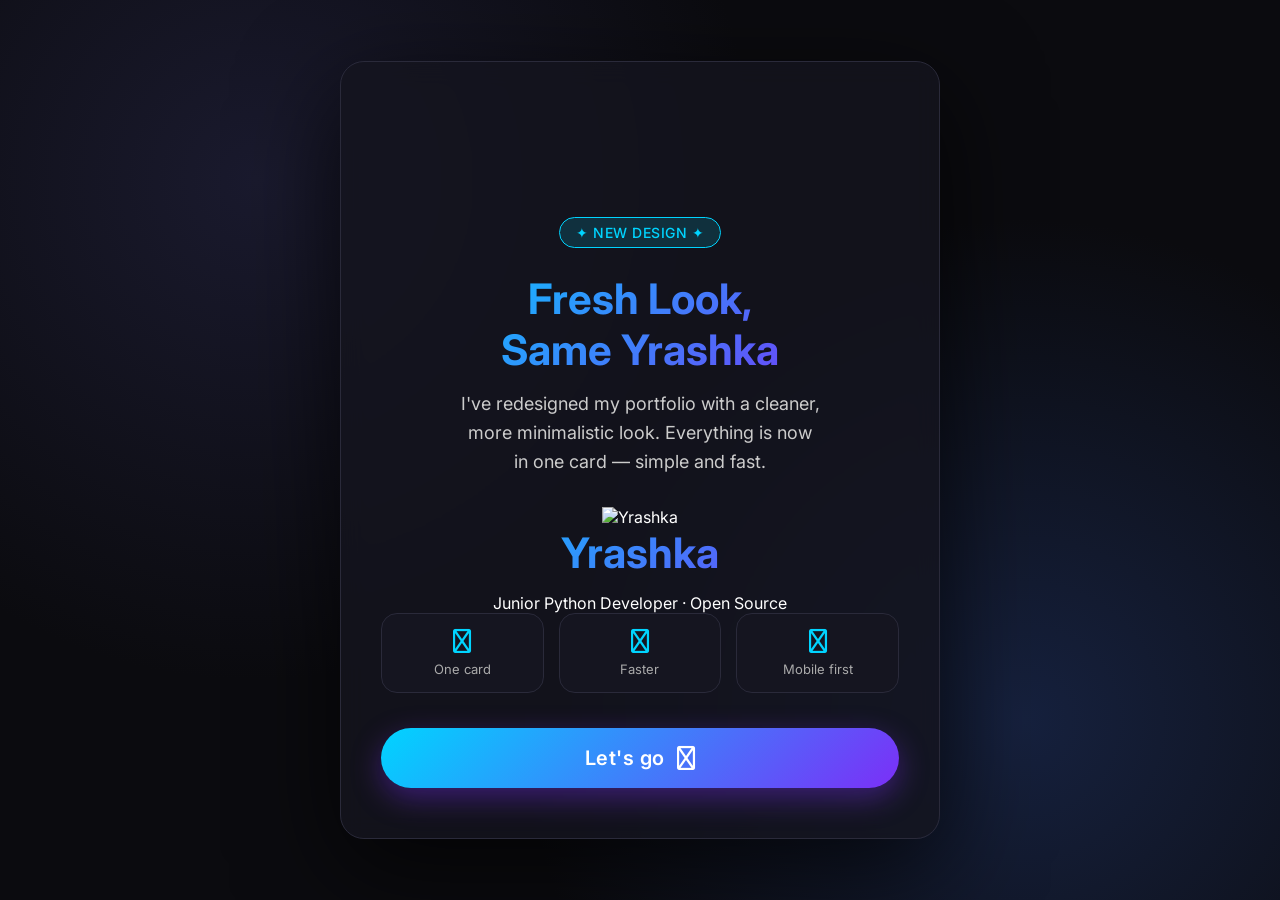
==== commit d730a68e: "V3 Full new design for my portfolio website" ====
--- a/index.html
+++ b/index.html
@@ -3,247 +3,241 @@
 <head>
     <meta charset="UTF-8">
     <meta name="viewport" content="width=device-width, initial-scale=1.0">
-    <title>Yrashka · card</title>
-
+    <title>Yrashka · new design</title>
+    
     <link href="https://fonts.googleapis.com/css2?family=Inter:wght@300;400;500;600;700&display=swap" rel="stylesheet">
     <link rel="stylesheet" href="https://cdnjs.cloudflare.com/ajax/libs/font-awesome/6.7.0/css/all.min.css">
-    <link rel="stylesheet" href="styles.css">
+    
+    <style>
+        * {
+            margin: 0;
+            padding: 0;
+            box-sizing: border-box;
+        }
+        
+        body {
+            font-family: 'Inter', sans-serif;
+            background: #0b0b0f;
+            color: white;
+            min-height: 100vh;
+            display: flex;
+            align-items: center;
+            justify-content: center;
+            background-image: 
+                radial-gradient(circle at 20% 20%, #1a1a2e 0%, transparent 40%),
+                radial-gradient(circle at 80% 80%, #16213e 0%, transparent 40%);
+            padding: 20px;
+        }
+        
+        .container {
+            max-width: 600px;
+            width: 100%;
+        }
+        
+        .card {
+            background: rgba(20, 20, 30, 0.8);
+            backdrop-filter: blur(12px);
+            border: 1px solid #2a2a3a;
+            border-radius: 24px;
+            padding: 50px 40px;
+            text-align: center;
+            box-shadow: 0 30px 100px rgba(0, 0, 0, 0.7);
+        }
+        
+        .icon {
+            font-size: 70px;
+            color: #00d4ff;
+            margin-bottom: 20px;
+            animation: float 3s ease-in-out infinite;
+        }
+        
+        @keyframes float {
+            0% { transform: translateY(0px); }
+            50% { transform: translateY(-10px); }
+            100% { transform: translateY(0px); }
+        }
+        
+        h1 {
+            font-size: 42px;
+            font-weight: 700;
+            margin-bottom: 15px;
+            background: linear-gradient(135deg, #00d4ff 0%, #7b2ff7 100%);
+            -webkit-background-clip: text;
+            -webkit-text-fill-color: transparent;
+            background-clip: text;
+        }
+        
+        .badge {
+            display: inline-block;
+            background: rgba(0, 212, 255, 0.15);
+            border: 1px solid #00d4ff;
+            color: #00d4ff;
+            font-size: 14px;
+            font-weight: 500;
+            padding: 6px 16px;
+            border-radius: 40px;
+            margin-bottom: 25px;
+            letter-spacing: 0.5px;
+        }
+        
+        .message {
+            color: #ccc;
+            font-size: 18px;
+            line-height: 1.6;
+            margin-bottom: 30px;
+        }
+        
+        .features {
+            display: grid;
+            grid-template-columns: repeat(3, 1fr);
+            gap: 15px;
+            margin-bottom: 35px;
+        }
+        
+        .feature {
+            background: #151520;
+            border: 1px solid #2a2a3a;
+            border-radius: 16px;
+            padding: 15px 5px;
+        }
+        
+        .feature i {
+            font-size: 24px;
+            color: #00d4ff;
+            margin-bottom: 8px;
+        }
+        
+        .feature span {
+            display: block;
+            font-size: 13px;
+            color: #aaa;
+        }
+        
+        .btn {
+            display: inline-flex;
+            align-items: center;
+            justify-content: center;
+            gap: 12px;
+            background: linear-gradient(135deg, #00d4ff 0%, #7b2ff7 100%);
+            color: white;
+            font-size: 20px;
+            font-weight: 600;
+            padding: 18px 50px;
+            border-radius: 60px;
+            text-decoration: none;
+            transition: 0.3s;
+            border: none;
+            cursor: pointer;
+            box-shadow: 0 10px 30px rgba(123, 47, 247, 0.4);
+            width: 100%;
+            letter-spacing: 0.5px;
+        }
+        
+        .btn:hover {
+            transform: translateY(-5px);
+            box-shadow: 0 20px 40px rgba(123, 47, 247, 0.6);
+        }
+        
+        .btn i {
+            font-size: 24px;
+            transition: transform 0.3s;
+        }
+        
+        .btn:hover i {
+            transform: translateX(8px);
+        }
+        
+        .note {
+            margin-top: 25px;
+            color: #666;
+            font-size: 14px;
+        }
+        
+        .note a {
+            color: #00d4ff;
+            text-decoration: none;
+        }
+        
+        .note a:hover {
+            text-decoration: underline;
+        }
+        
+        @media (max-width: 500px) {
+            .card {
+                padding: 30px 20px;
+            }
+            
+            h1 {
+                font-size: 32px;
+            }
+            
+            .features {
+                grid-template-columns: 1fr;
+                gap: 10px;
+            }
+            
+            .btn {
+                font-size: 18px;
+                padding: 15px 30px;
+            }
+        }
+    </style>
 </head>
 <body>
 
-<div class="card">
-    
-    
+<div class="container">
+    <div class="card">
+        
+      
+        <div class="icon">
+            <i class="fa-regular fa-sparkles"></i>
+        </div>
+        
+        
+        <div class="badge">
+            ✦ NEW DESIGN ✦
+        </div>
+        
+        
+        <h1>Fresh Look,<br>Same Yrashka</h1>
+        
+        
+        <div class="message">
+            I've redesigned my portfolio with a cleaner,<br>
+            more minimalistic look. Everything is now<br>
+            in one card — simple and fast.
+        </div>
+
+        
     <div class="profile">
         <img class="avatar" src="https://avatars.githubusercontent.com/u/259258104?v=4" alt="Yrashka">
         <h1>Yrashka</h1>
         <p class="tag">Junior Python Developer · Open Source</p>
     </div>
 
-   
-    <div class="nav-tabs">
-        <button class="tab-btn active" onclick="switchTab('about')">
-            <i class="fa-regular fa-user"></i> About
-        </button>
-        <button class="tab-btn" onclick="switchTab('projects')">
-            <i class="fa-regular fa-folder-open"></i> Projects
-        </button>
-        <button class="tab-btn" onclick="switchTab('hobby')">
-            <i class="fa-regular fa-heart"></i> Hobby
-        </button>
-        <button class="tab-btn" onclick="switchTab('contact')">
-            <i class="fa-regular fa-envelope"></i> Contact
-        </button>
-    </div>
-
-    
-    <div class="tab-content">
-        
-        
-        <div id="about" class="tab-pane active">
-            <div class="about-text">
-                <p>I'm a junior Python developer and open-source enthusiast. I build small tools that automate repetitive tasks and experiment with web technologies.</p>
-                <p>Currently focusing on writing clean code. Open to collaboration.</p>
+
+
+       
+        <div class="features">
+            <div class="feature">
+                <i class="fa-regular fa-layer-group"></i>
+                <span>One card</span>
             </div>
-
-            <div class="stats-mini">
-                <div class="stat-item">
-                    <span class="stat-value">10+</span>
-                    <span class="stat-label">Projects</span>
-                </div>
-                <div class="stat-item">
-                    <span class="stat-value">53+</span>
-                    <span class="stat-label">Contributions</span>
-                </div>
-                <div class="stat-item">
-                    <span class="stat-value">Python</span>
-                    <span class="stat-label">Main stack</span>
-                </div>
+            <div class="feature">
+                <i class="fa-regular fa-bolt"></i>
+                <span>Faster</span>
             </div>
-
-            <div class="skills-mini">
-                <span class="skill-tag">Python</span>
-                <span class="skill-tag">HTML/CSS</span>
-                <span class="skill-tag">Automation</span>
-                <span class="skill-tag">Go</span>
-                <span class="skill-tag">API</span>
-                <span class="skill-tag">Git</span>
+            <div class="feature">
+                <i class="fa-regular fa-mobile"></i>
+                <span>Mobile first</span>
             </div>
-        </div> 
-
-        
-        <div id="projects" class="tab-pane">
-            <div class="projects-grid">
-                <a href="https://github.com/Yrashka200/PyASCII" target="_blank" class="project-card">
-                    <h3><i class="fa-regular fa-image"></i> PyASCII</h3>
-                    <p>Convert images to ASCII art</p>
-                    <div class="project-tech">
-                        <span>Python</span>
-                    </div>
-                </a>
-                <a href="https://github.com/Yrashka200/Pc-Cleaner" target="_blank" class="project-card">
-                    <h3><i class="fa-regular fa-trash-can"></i> PC Cleaner</h3>
-                    <p>Automated junk cleaner</p>
-                    <div class="project-tech">
-                        <span>Python</span>
-                    </div>
-                </a>
-                <a href="https://github.com/Yrashka200/Brawl-Stars-Profile-bot" target="_blank" class="project-card">
-                    <h3><i class="fa-regular fa-robot"></i> Brawl Bot</h3>
-                    <p>Telegram bot for stats</p>
-                    <div class="project-tech">
-                        <span>Python</span>
-                        <span>API</span>
-                    </div>
-                </a>
-                <a href="https://github.com/Yrashka200/PyOrganizer-" target="_blank" class="project-card">
-                    <h3><i class="fa-regular fa-list-check"></i> PyOrganizer</h3>
-                    <p>Task management tool</p>
-                    <div class="project-tech">
-                        <span>Python</span>
-                        <span>CLI</span>
-                    </div>
-                </a>
-                <a href="https://github.com/Yrashka200/Python-Project-Ideas-Generator" target="_blank" class="project-card">
-                    <h3><i class="fa-regular fa-lightbulb"></i> Ideas Gen</h3>
-                    <p>Generate project ideas</p>
-                    <div class="project-tech">
-                        <span>Python</span>
-                    </div>
-                </a>
-                <a href="https://github.com/Yrashka200/Py-anime-Chat" target="_blank" class="project-card">
-                    <h3><i class="fa-regular fa-comments"></i> Py-anime-Chat</h3>
-                    <p>Chat bot with anime interface</p>
-                    <div class="project-tech">
-                        <span>Python</span>
-                        <span>Bot</span>
-                    </div>
-                </a>
-            </div>
-        </div> 
-
-        
-        <div id="hobby" class="tab-pane">
-            <div class="hobby-grid">
-                <div class="hobby-item">
-                    <div class="hobby-icon"><i class="fa-solid fa-gamepad"></i></div>
-                    <div class="hobby-content">
-                        <h3>Gaming</h3>
-                        <p>Sometimes I play games to relax after coding sessions</p>
-                    </div>
-                </div>
-                <div class="hobby-item">
-                    <div class="hobby-icon"><i class="fa-solid fa-headphones"></i></div>
-                    <div class="hobby-content">
-                        <h3>Music</h3>
-                        <p>Listening to music 24/7 to stay focused</p>
-                    </div>
-                </div>
-                <div class="hobby-item">
-                    <div class="hobby-icon"><i class="fa-solid fa-book-open"></i></div>
-                    <div class="hobby-content">
-                        <h3>Learning</h3>
-                        <p>Every day I try to learn something new</p>
-                    </div>
-                </div>
-                <div class="hobby-item">
-                    <div class="hobby-icon"><i class="fa-solid fa-mug-hot"></i></div>
-                    <div class="hobby-content">
-                        <h3>Coffee</h3>
-                        <p>Good coffee keeps long coding sessions enjoyable</p>
-                    </div>
-                </div>
-                <div class="hobby-item">
-                    <div class="hobby-icon"><i class="fa-solid fa-code"></i></div>
-                    <div class="hobby-content">
-                        <h3>Open Source</h3>
-                        <p>Contributing to projects and learning from others</p>
-                    </div>
-                </div>
-            </div>
-        </div> 
-
-        
-        <div id="contact" class="tab-pane">
-            <div class="contact-links">
-                <a href="https://github.com/Yrashka200" target="_blank" class="contact-card">
-                    <div class="contact-icon"><i class="fa-brands fa-github"></i></div>
-                    <h3>GitHub</h3>
-                    <p>@Yrashka200</p>
-                </a>
-                <a href="https://bsky.app/profile/yrashka.bsky.social" target="_blank" class="contact-card">
-                    <div class="contact-icon"><i class="fa-brands fa-bluesky"></i></div>
-                    <h3>Bluesky</h3>
-                    <p>@yrashka</p>
-                </a>
-                <a href="https://x.com/Yrashka200" target="_blank" class="contact-card">
-                    <div class="contact-icon"><i class="fa-brands fa-x-twitter"></i></div>
-                    <h3>X</h3>
-                    <p>@Yrashka200</p>
-                </a>
-                <a href="https://instagram.com/yrashka200" target="_blank" class="contact-card">
-                    <div class="contact-icon"><i class="fa-brands fa-instagram"></i></div>
-                    <h3>Instagram</h3>
-                    <p>@yrashka200</p>
-                </a>
-                <a href="https://yrashka200.github.io/blog.yrashka.github.io/" target="_blank" class="contact-card">
-                    <div class="contact-icon"><i class="fa-solid fa-blog"></i></div>
-                    <h3>Blog</h3>
-                    <p>My blog</p>
-                </a>
-            </div>
-
-            <p class="contact-text">Or send me a message — I'll answer asap</p>
-            
-            <form class="form" action="https://formspree.io/f/xjgejlzk" method="POST">
-                <div class="form-row">
-                    <input type="text" name="name" placeholder="Your name" required>
-                    <input type="email" name="email" placeholder="Your email" required>
-                </div>
-                
-                <textarea name="message" placeholder="Your message..." required></textarea>
-                
-                <button type="submit">
-                    <i class="fa-regular fa-paper-plane"></i> Send Message
-                </button>
-            </form>
-        </div> 
-    </div> 
-
-   
-    <div class="footer">
-        © 2026 Yrashka · <a href="https://yrashka2025.github.io/Web-Portfolio/" target="_blank">old site</a>
-    </div>
-</div> 
-
-<script>
-    function switchTab(tabId) {
-        
-        document.querySelectorAll('.tab-pane').forEach(pane => {
-            pane.classList.remove('active');
-        });
-        
-      
-        document.getElementById(tabId).classList.add('active');
-        
-        
-        document.querySelectorAll('.tab-btn').forEach(btn => {
-            btn.classList.remove('active');
-        });
-        
-        
-        event.currentTarget.classList.add('active');
-    }
-
-
-    window.addEventListener('resize', function() {
-        if (window.innerWidth < 380) {
-            document.body.classList.add('tiny-screen');
-        } else {
-            document.body.classList.remove('tiny-screen');
-        }
-    });
-</script>
+        </div>
+        
+        
+        <a href="menu.html" class="btn">
+            Let's go <i class="fa-regular fa-arrow-right"></i>
+        </a>
+        
 
 </body>
 </html>
